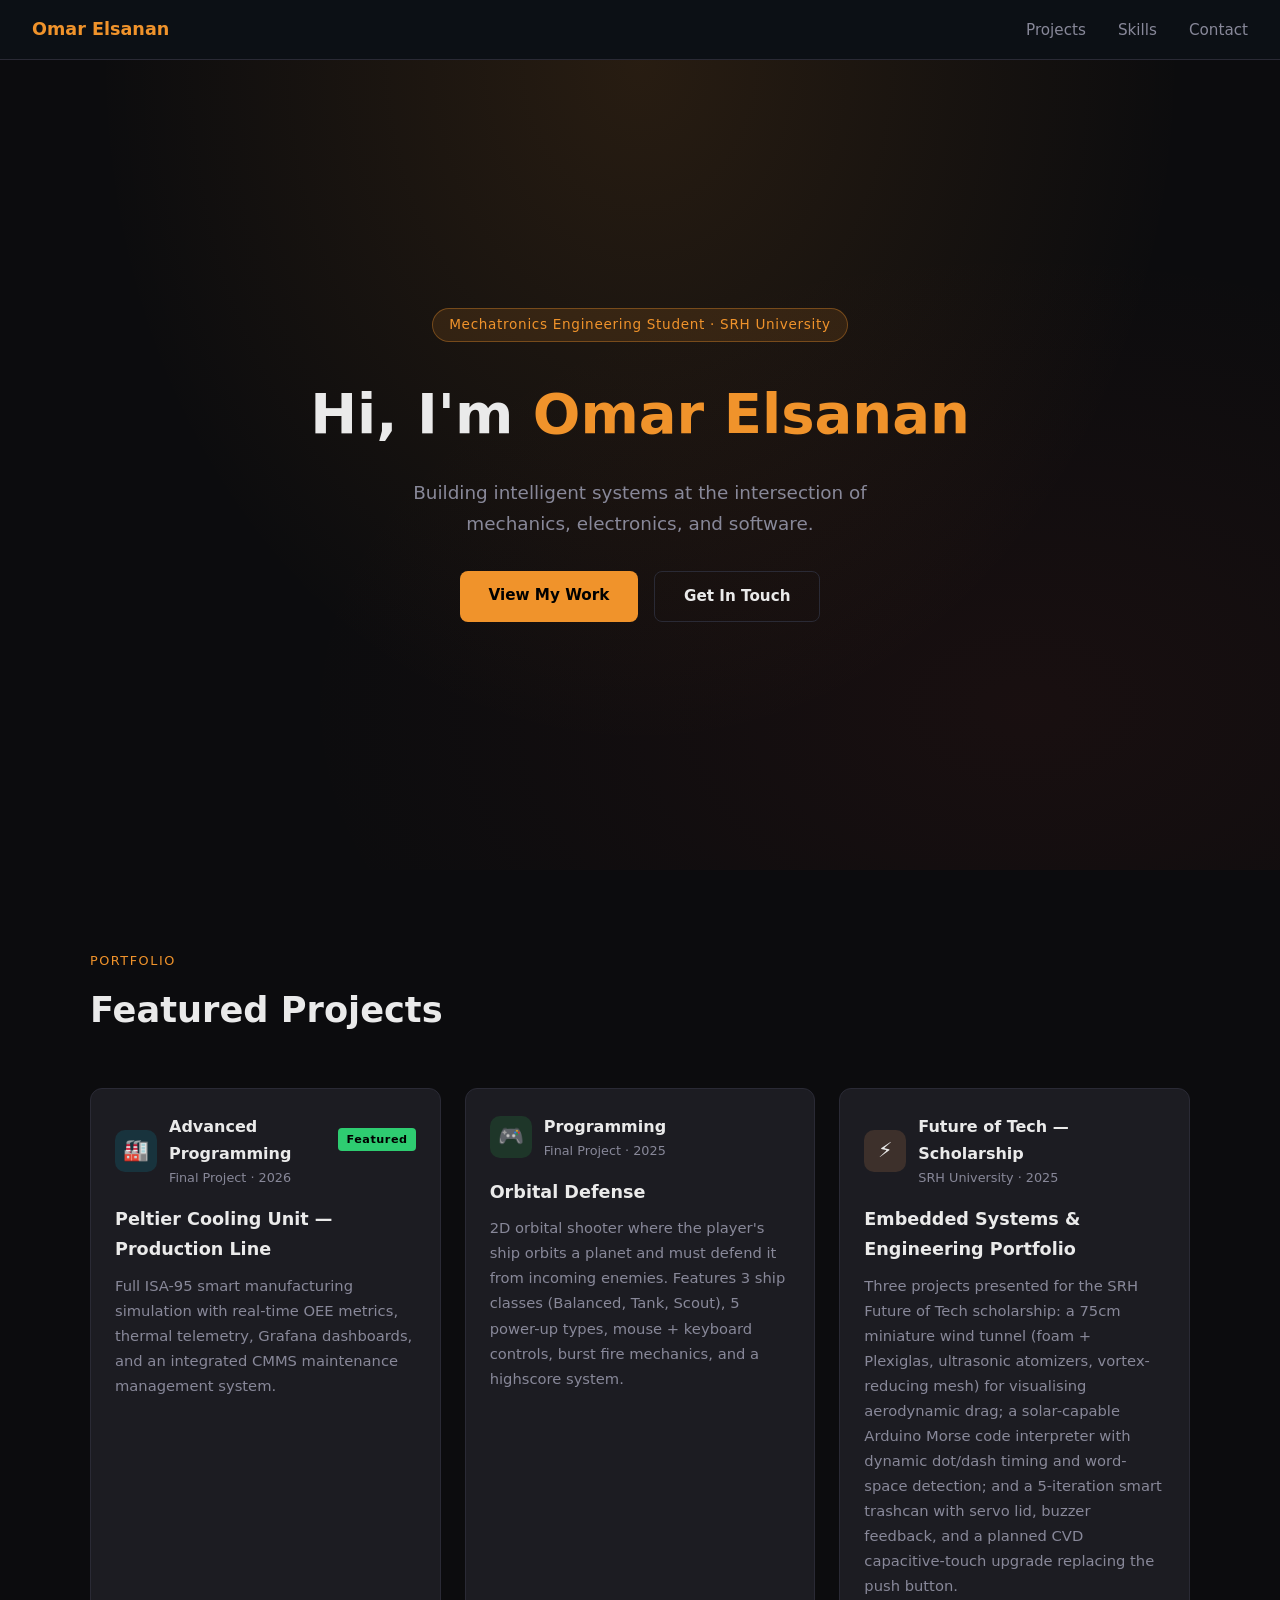
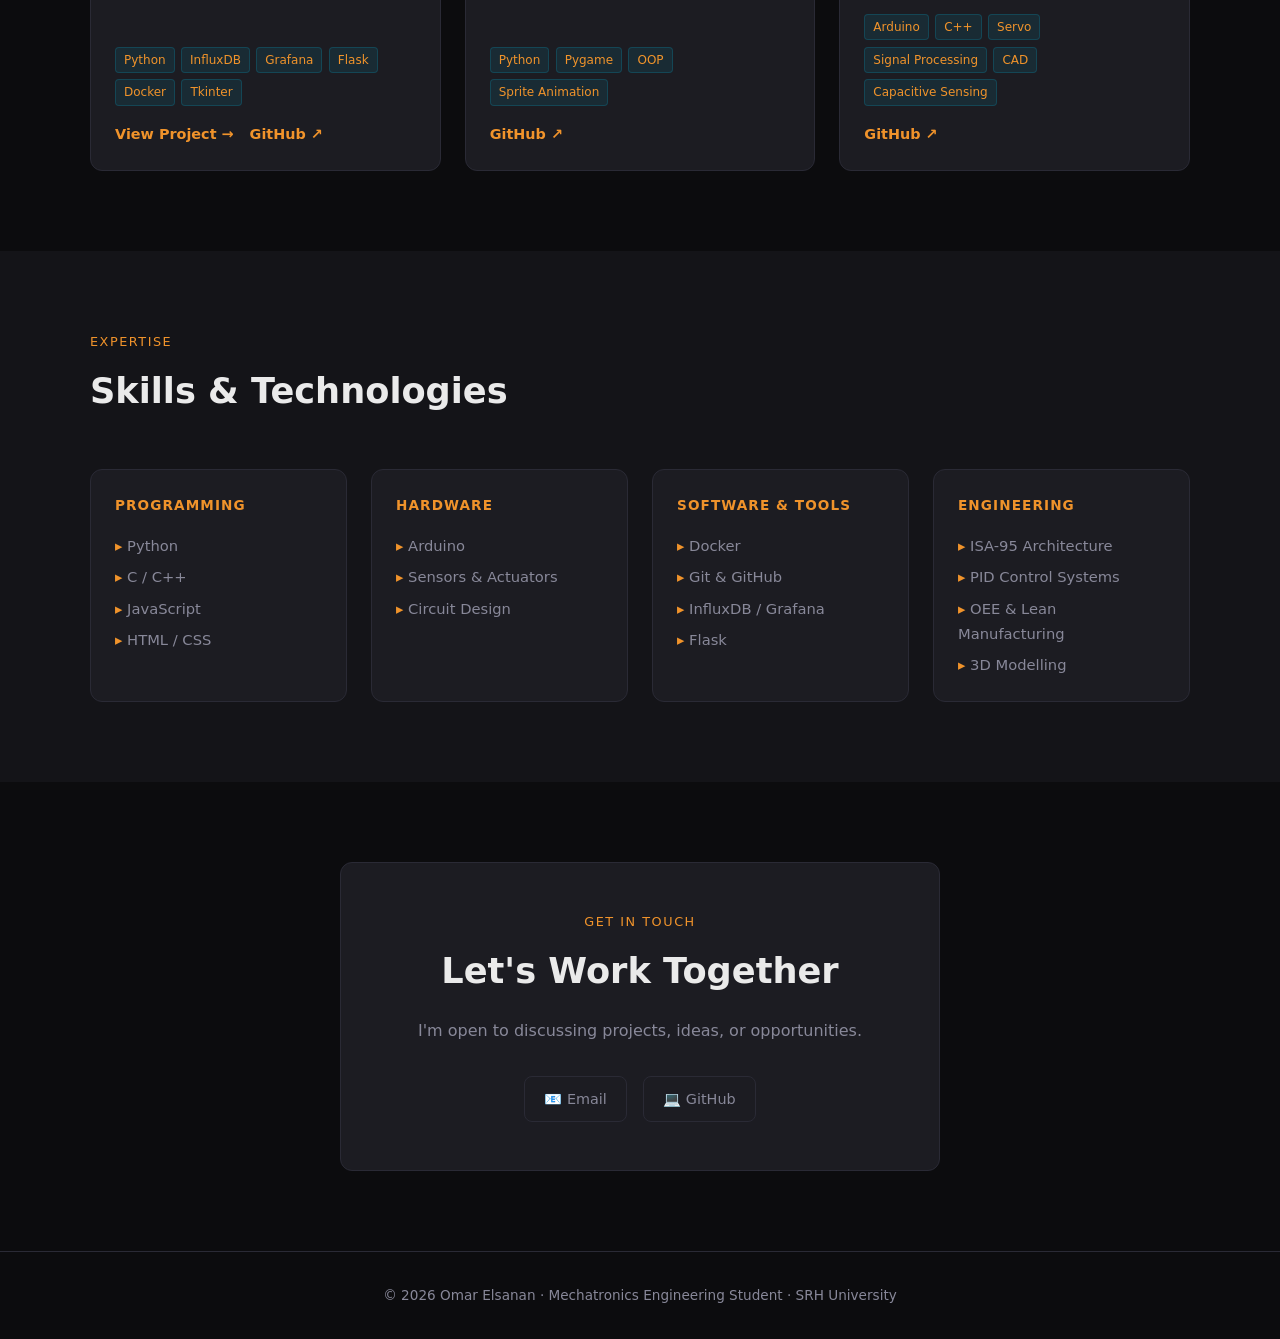
==== index.html @ 8d03b3ac "Redesign: orange theme, fix name to Omar Elsanan, remove RPi" ====
<!DOCTYPE html>
<html lang="en">
<head>
  <meta charset="UTF-8">
  <meta name="viewport" content="width=device-width, initial-scale=1.0">
  <title>Omar Elsanan | Mechatronics Engineering</title>
  <link rel="stylesheet" href="style.css">
</head>
<body>

<!-- ── Navigation ── -->
<nav>
  <span class="nav-brand">Omar Elsanan</span>
  <ul class="nav-links">
    <li><a href="#projects">Projects</a></li>
    <li><a href="#skills">Skills</a></li>
    <li><a href="#contact">Contact</a></li>
  </ul>
</nav>

<!-- ── Hero ── -->
<section class="hero">
  <div class="hero-inner">
    <div class="hero-tag">Mechatronics Engineering Student · SRH University</div>
    <h1>Hi, I'm <span>Omar Elsanan</span></h1>
    <p>Building intelligent systems at the intersection of mechanics, electronics, and software.</p>
    <div class="btn-row">
      <a href="#projects" class="btn btn-primary">View My Work</a>
      <a href="#contact" class="btn btn-outline">Get In Touch</a>
    </div>
  </div>
</section>

<!-- ── Projects ── -->
<section id="projects">
  <div class="section-inner">
    <div class="section-label">Portfolio</div>
    <h2 class="section-title">Featured Projects</h2>
    <div class="projects-grid">

      <!-- Peltier Production Line -->
      <div class="project-card">
        <div class="card-header">
          <div class="card-icon" style="background:rgba(0,180,216,0.15);">🏭</div>
          <div>
            <div style="display:flex;align-items:center;gap:0.5rem;">
              <span style="font-weight:700;">Advanced Programming</span>
              <span class="badge-featured">Featured</span>
            </div>
            <div style="color:var(--muted);font-size:0.8rem;">Final Project · 2026</div>
          </div>
        </div>
        <div class="card-body">
          <div class="card-title">Peltier Cooling Unit — Production Line</div>
          <div class="card-desc">
            Full ISA-95 smart manufacturing simulation with real-time OEE metrics,
            thermal telemetry, Grafana dashboards, and an integrated CMMS maintenance
            management system.
          </div>
          <div class="tag-row">
            <span class="tag">Python</span>
            <span class="tag">InfluxDB</span>
            <span class="tag">Grafana</span>
            <span class="tag">Flask</span>
            <span class="tag">Docker</span>
            <span class="tag">Tkinter</span>
          </div>
          <div style="display:flex;gap:1rem;">
            <a href="peltier.html" class="card-link">View Project →</a>
            <a href="https://github.com/omarelsananpersonal-sys/PeltierCoolingUnit-ProductionLine" class="card-link" target="_blank">GitHub ↗</a>
          </div>
        </div>
      </div>

      <!-- Orbital Defense Game -->
      <div class="project-card">
        <div class="card-header">
          <div class="card-icon" style="background:rgba(45,198,83,0.15);">🎮</div>
          <div>
            <span style="font-weight:700;">Programming</span>
            <div style="color:var(--muted);font-size:0.8rem;">Final Project · 2025</div>
          </div>
        </div>
        <div class="card-body">
          <div class="card-title">Orbital Defense</div>
          <div class="card-desc">
            2D orbital shooter where the player's ship orbits a planet and must
            defend it from incoming enemies. Features 3 ship classes (Balanced, Tank, Scout),
            5 power-up types, mouse + keyboard controls, burst fire mechanics, and a highscore system.
          </div>
          <div class="tag-row">
            <span class="tag">Python</span>
            <span class="tag">Pygame</span>
            <span class="tag">OOP</span>
            <span class="tag">Sprite Animation</span>
          </div>
          <a href="https://github.com/omarelsananpersonal-sys/OrbitalDefense" class="card-link" target="_blank">GitHub ↗</a>
        </div>
      </div>

      <!-- Future of Tech Scholarship -->
      <div class="project-card">
        <div class="card-header">
          <div class="card-icon" style="background:rgba(244,162,97,0.15);">⚡</div>
          <div>
            <span style="font-weight:700;">Future of Tech — Scholarship</span>
            <div style="color:var(--muted);font-size:0.8rem;">SRH University · 2025</div>
          </div>
        </div>
        <div class="card-body">
          <div class="card-title">Embedded Systems & Engineering Portfolio</div>
          <div class="card-desc">
            Three projects presented for the SRH Future of Tech scholarship:
            a 75cm miniature wind tunnel (foam + Plexiglas, ultrasonic atomizers, vortex-reducing mesh) for visualising aerodynamic drag;
            a solar-capable Arduino Morse code interpreter with dynamic dot/dash timing and word-space detection;
            and a 5-iteration smart trashcan with servo lid, buzzer feedback, and a planned CVD capacitive-touch upgrade replacing the push button.
          </div>
          <div class="tag-row">
            <span class="tag">Arduino</span>
            <span class="tag">C++</span>
            <span class="tag">Servo</span>
            <span class="tag">Signal Processing</span>
            <span class="tag">CAD</span>
            <span class="tag">Capacitive Sensing</span>
          </div>
          <a href="https://github.com/omarelsananpersonal-sys/FutureOfTech-EmbeddedSystems" class="card-link" target="_blank">GitHub ↗</a>
        </div>
      </div>

    </div>
  </div>
</section>

<!-- ── Skills ── -->
<section id="skills" style="background:var(--surface);">
  <div class="section-inner">
    <div class="section-label">Expertise</div>
    <h2 class="section-title">Skills & Technologies</h2>
    <div class="skills-grid">
      <div class="skill-group">
        <h4>Programming</h4>
        <ul class="skill-list">
          <li>Python</li>
          <li>C / C++</li>
          <li>JavaScript</li>
          <li>HTML / CSS</li>
        </ul>
      </div>
      <div class="skill-group">
        <h4>Hardware</h4>
        <ul class="skill-list">
          <li>Arduino</li>

          <li>Sensors & Actuators</li>
          <li>Circuit Design</li>
        </ul>
      </div>
      <div class="skill-group">
        <h4>Software & Tools</h4>
        <ul class="skill-list">
          <li>Docker</li>
          <li>Git & GitHub</li>
          <li>InfluxDB / Grafana</li>
          <li>Flask</li>
        </ul>
      </div>
      <div class="skill-group">
        <h4>Engineering</h4>
        <ul class="skill-list">
          <li>ISA-95 Architecture</li>
          <li>PID Control Systems</li>
          <li>OEE & Lean Manufacturing</li>
          <li>3D Modelling</li>
        </ul>
      </div>
    </div>
  </div>
</section>

<!-- ── Contact ── -->
<section id="contact">
  <div class="section-inner">
    <div class="contact-box">
      <div class="section-label">Get In Touch</div>
      <h2 class="section-title" style="margin-bottom:1rem;">Let's Work Together</h2>
      <p>I'm open to discussing projects, ideas, or opportunities.</p>
      <div class="contact-links">
        <a href="mailto:Omar.KamelElsanan@stud.srh-university.de" class="contact-link">📧 Email</a>
        <a href="https://github.com/omarelsananpersonal-sys" class="contact-link" target="_blank">💻 GitHub</a>
      </div>
    </div>
  </div>
</section>

<footer>
  <p>© 2026 Omar Elsanan · Mechatronics Engineering Student · SRH University</p>
</footer>

</body>
</html>
---- style.css ----
/* ========================================================
   Portfolio — Mazin Omar | Mechatronics Engineering
   ======================================================== */

* { margin: 0; padding: 0; box-sizing: border-box; }

:root {
  --bg:      #0c0c0e;
  --surface: #141418;
  --card:    #1c1c22;
  --accent:  #f0932b;
  --accent2: #c0392b;
  --green:   #2ecc71;
  --text:    #eaeaea;
  --muted:   #888899;
  --border:  #2a2a35;
  --radius:  12px;
}

html { scroll-behavior: smooth; }

body {
  font-family: 'Segoe UI', system-ui, sans-serif;
  background: var(--bg);
  color: var(--text);
  line-height: 1.7;
}

/* ── Nav ── */
nav {
  position: sticky; top: 0; z-index: 100;
  background: rgba(13,17,23,0.9);
  backdrop-filter: blur(12px);
  border-bottom: 1px solid var(--border);
  padding: 0 2rem;
  display: flex; align-items: center; justify-content: space-between;
  height: 60px;
}
.nav-brand { font-weight: 700; font-size: 1.1rem; color: var(--accent); }
.nav-links { display: flex; gap: 2rem; list-style: none; }
.nav-links a { color: var(--muted); text-decoration: none; font-size: 0.95rem; transition: color .2s; }
.nav-links a:hover { color: var(--accent); }

/* ── Hero ── */
.hero {
  min-height: 90vh;
  display: flex; align-items: center; justify-content: center;
  text-align: center;
  padding: 4rem 2rem;
  background: radial-gradient(ellipse at 50% 0%, rgba(240,147,43,0.12) 0%, transparent 60%),
              radial-gradient(ellipse at 80% 80%, rgba(192,57,43,0.07) 0%, transparent 50%);
}
.hero-inner { max-width: 700px; }
.hero-tag {
  display: inline-block;
  background: rgba(240,147,43,0.12);
  color: var(--accent);
  border: 1px solid rgba(240,147,43,0.35);
  border-radius: 20px;
  padding: 4px 16px;
  font-size: 0.85rem;
  margin-bottom: 1.5rem;
  letter-spacing: 0.05em;
}
.hero h1 { font-size: clamp(2.2rem, 5vw, 3.5rem); font-weight: 800; margin-bottom: 1rem; }
.hero h1 span { color: var(--accent); }
.hero p { font-size: 1.15rem; color: var(--muted); max-width: 500px; margin: 0 auto 2rem; }
.btn-row { display: flex; gap: 1rem; justify-content: center; flex-wrap: wrap; }
.btn {
  padding: 0.7rem 1.8rem;
  border-radius: 8px;
  font-size: 0.95rem;
  font-weight: 600;
  text-decoration: none;
  transition: all .2s;
  cursor: pointer;
  border: none;
}
.btn-primary { background: var(--accent); color: #000; }
.btn-primary:hover { background: var(--accent2); transform: translateY(-2px); }
.btn-outline { background: transparent; color: var(--text); border: 1px solid var(--border); }
.btn-outline:hover { border-color: var(--accent); color: var(--accent); transform: translateY(-2px); }

/* ── Sections ── */
section { padding: 5rem 2rem; }
.section-inner { max-width: 1100px; margin: 0 auto; }
.section-label {
  font-size: 0.8rem;
  letter-spacing: 0.12em;
  color: var(--accent);
  text-transform: uppercase;
  margin-bottom: 0.5rem;
}
.section-title { font-size: clamp(1.6rem, 3vw, 2.2rem); font-weight: 700; margin-bottom: 3rem; }

/* ── Project Cards ── */
.projects-grid {
  display: grid;
  grid-template-columns: repeat(auto-fit, minmax(320px, 1fr));
  gap: 1.5rem;
}
.project-card {
  background: var(--card);
  border: 1px solid var(--border);
  border-radius: var(--radius);
  overflow: hidden;
  transition: transform .2s, border-color .2s, box-shadow .2s;
  display: flex; flex-direction: column;
}
.project-card:hover {
  transform: translateY(-4px);
  border-color: var(--accent);
  box-shadow: 0 8px 32px rgba(240,147,43,0.15);
}
.card-header {
  padding: 1.5rem 1.5rem 0;
  display: flex; align-items: center; gap: 0.75rem;
}
.card-icon {
  width: 42px; height: 42px;
  border-radius: 10px;
  display: flex; align-items: center; justify-content: center;
  font-size: 1.3rem;
  flex-shrink: 0;
}
.card-body { padding: 1rem 1.5rem 1.5rem; flex: 1; display: flex; flex-direction: column; }
.card-title { font-size: 1.1rem; font-weight: 700; margin-bottom: 0.5rem; }
.card-desc { color: var(--muted); font-size: 0.92rem; flex: 1; margin-bottom: 1rem; }
.tag-row { display: flex; flex-wrap: wrap; gap: 0.4rem; margin-bottom: 1rem; }
.tag {
  background: rgba(0,180,216,0.1);
  color: var(--accent);
  border: 1px solid rgba(0,180,216,0.2);
  border-radius: 4px;
  padding: 2px 8px;
  font-size: 0.75rem;
}
.card-link { color: var(--accent); text-decoration: none; font-size: 0.9rem; font-weight: 600; }
.card-link:hover { text-decoration: underline; }
.badge-featured {
  display: inline-block;
  background: var(--green);
  color: #000;
  font-size: 0.7rem;
  font-weight: 700;
  padding: 2px 8px;
  border-radius: 4px;
  letter-spacing: 0.05em;
  margin-left: auto;
}

/* ── Skills ── */
.skills-grid {
  display: grid;
  grid-template-columns: repeat(auto-fit, minmax(220px, 1fr));
  gap: 1.5rem;
}
.skill-group {
  background: var(--card);
  border: 1px solid var(--border);
  border-radius: var(--radius);
  padding: 1.5rem;
}
.skill-group h4 { color: var(--accent); font-size: 0.85rem; letter-spacing: 0.08em; margin-bottom: 1rem; text-transform: uppercase; }
.skill-list { list-style: none; display: flex; flex-direction: column; gap: 0.4rem; }
.skill-list li { color: var(--muted); font-size: 0.92rem; }
.skill-list li::before { content: "▸ "; color: var(--accent); }

/* ── Contact ── */
.contact-box {
  background: var(--card);
  border: 1px solid var(--border);
  border-radius: var(--radius);
  padding: 3rem;
  text-align: center;
  max-width: 600px;
  margin: 0 auto;
}
.contact-box p { color: var(--muted); margin-bottom: 2rem; }
.contact-links { display: flex; gap: 1rem; justify-content: center; flex-wrap: wrap; }
.contact-link {
  display: flex; align-items: center; gap: 0.5rem;
  color: var(--muted);
  text-decoration: none;
  padding: 0.6rem 1.2rem;
  border: 1px solid var(--border);
  border-radius: 8px;
  font-size: 0.9rem;
  transition: all .2s;
}
.contact-link:hover { border-color: var(--accent); color: var(--accent); }

/* ── Footer ── */
footer {
  text-align: center;
  padding: 2rem;
  color: var(--muted);
  font-size: 0.85rem;
  border-top: 1px solid var(--border);
}

/* ── Project page ── */
.project-hero {
  padding: 5rem 2rem 3rem;
  background: radial-gradient(ellipse at 50% 0%, rgba(0,180,216,0.07) 0%, transparent 60%);
}
.back-link { color: var(--muted); text-decoration: none; font-size: 0.9rem; display: inline-flex; align-items: center; gap: 0.3rem; margin-bottom: 2rem; }
.back-link:hover { color: var(--accent); }
.project-hero h1 { font-size: clamp(1.8rem, 4vw, 2.8rem); font-weight: 800; margin-bottom: 1rem; }
.project-hero p { color: var(--muted); max-width: 650px; font-size: 1.05rem; }
.project-content { max-width: 900px; margin: 0 auto; padding: 3rem 2rem; }
.project-content h2 { font-size: 1.4rem; font-weight: 700; margin: 2.5rem 0 1rem; color: var(--accent); }
.project-content p { color: var(--muted); margin-bottom: 1rem; }
.project-content ul { color: var(--muted); padding-left: 1.5rem; margin-bottom: 1rem; }
.project-content li { margin-bottom: 0.4rem; }
.arch-box {
  background: var(--card);
  border: 1px solid var(--border);
  border-radius: var(--radius);
  padding: 1.5rem;
  margin: 1.5rem 0;
  font-family: 'Courier New', monospace;
  font-size: 0.85rem;
  color: var(--accent);
  overflow-x: auto;
  white-space: pre;
}
.metrics-grid {
  display: grid;
  grid-template-columns: repeat(auto-fit, minmax(180px, 1fr));
  gap: 1rem;
  margin: 1.5rem 0;
}
.metric-card {
  background: var(--card);
  border: 1px solid var(--border);
  border-radius: var(--radius);
  padding: 1.2rem;
  text-align: center;
}
.metric-card .val { font-size: 1.8rem; font-weight: 800; color: var(--accent); }
.metric-card .lbl { font-size: 0.8rem; color: var(--muted); margin-top: 0.3rem; }
.screenshot-placeholder {
  background: var(--card);
  border: 2px dashed var(--border);
  border-radius: var(--radius);
  padding: 3rem;
  text-align: center;
  color: var(--muted);
  margin: 1.5rem 0;
  font-size: 0.9rem;
}

@media (max-width: 600px) {
  nav { padding: 0 1rem; }
  .nav-links { gap: 1rem; }
  .contact-box { padding: 2rem 1rem; }
}
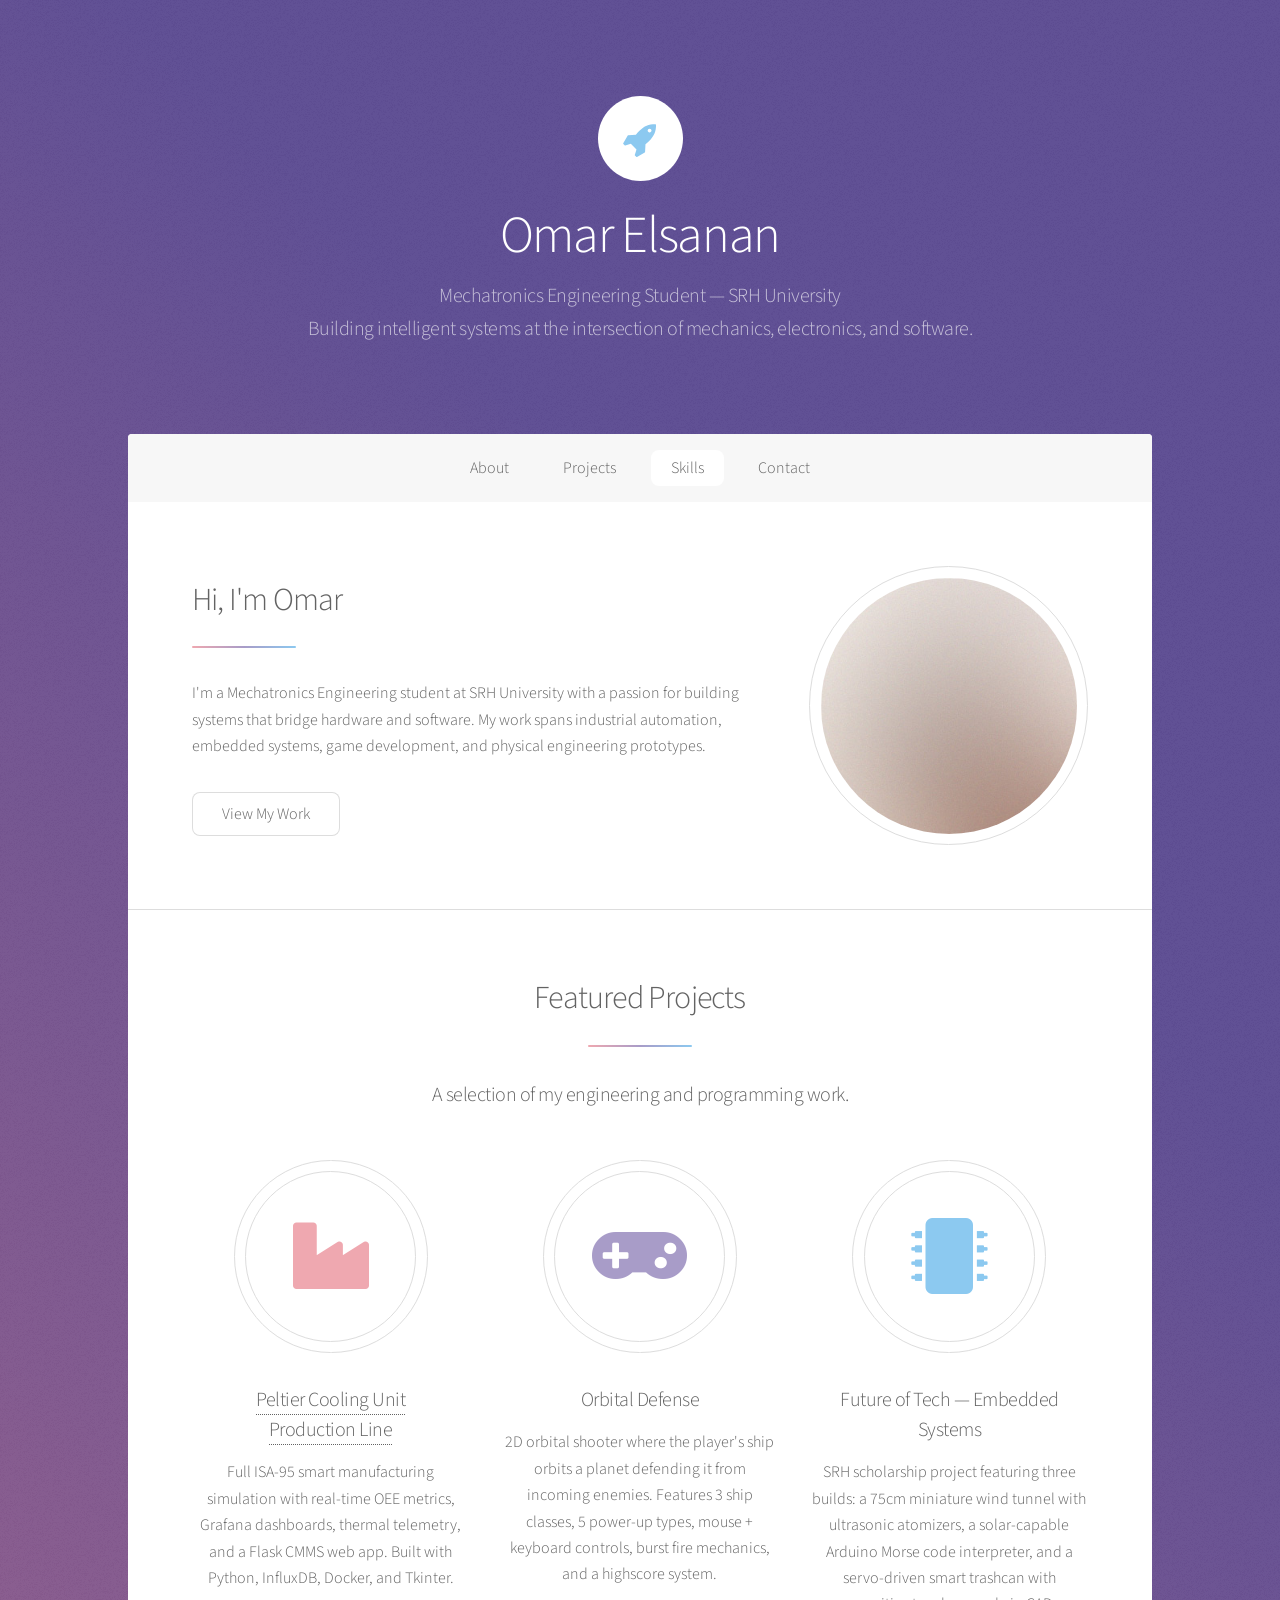
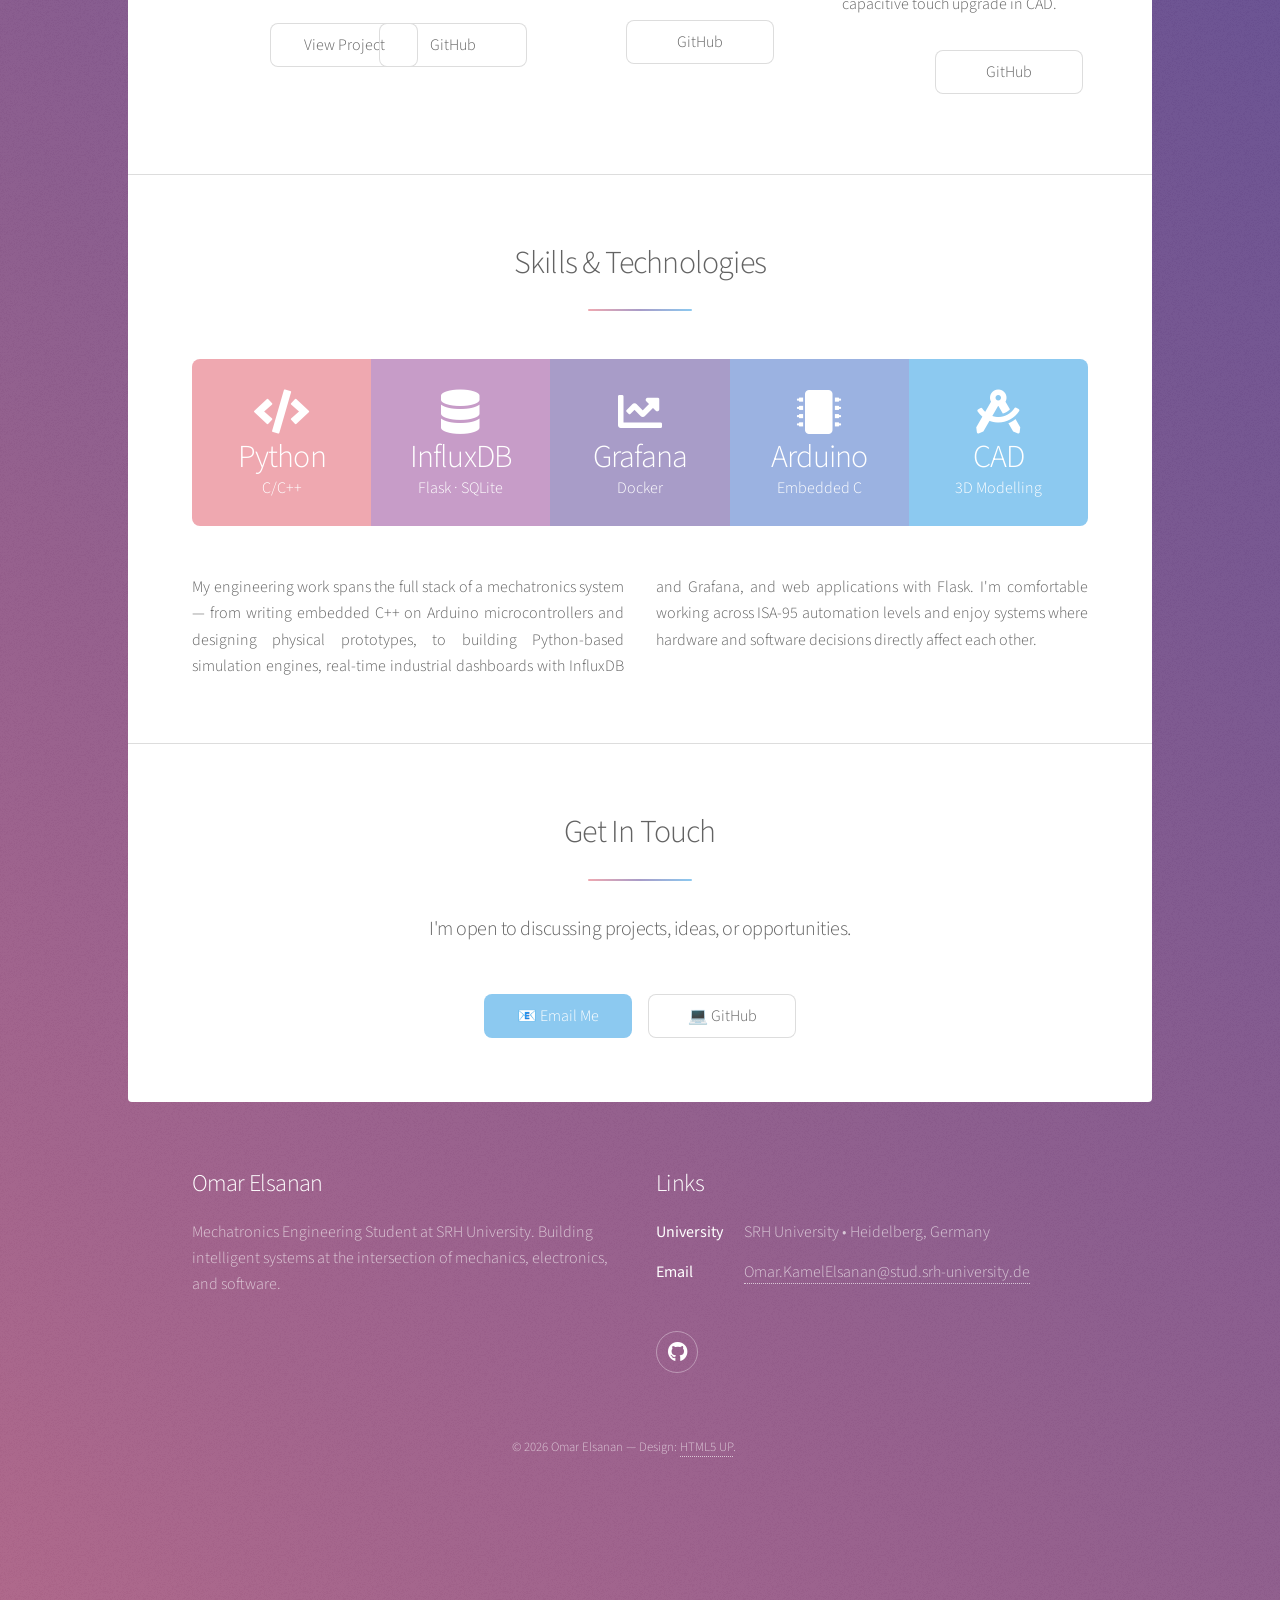
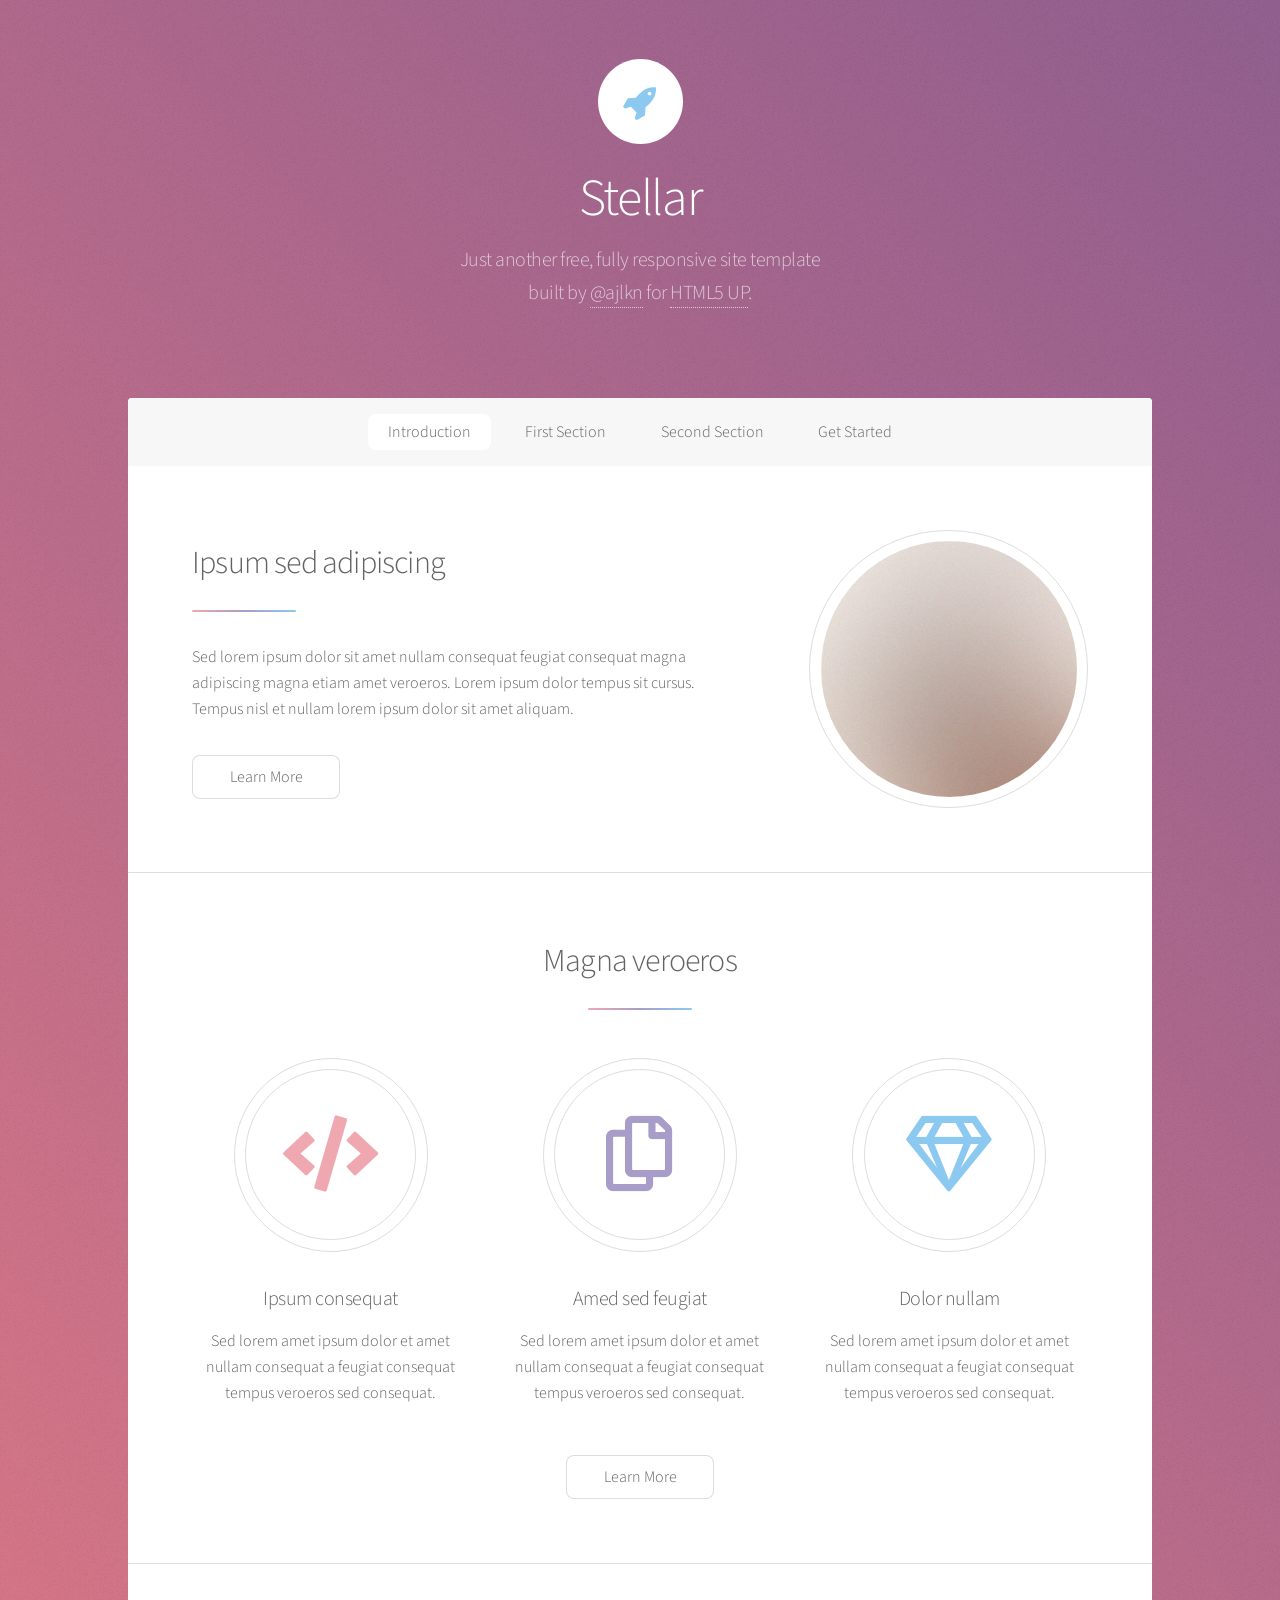
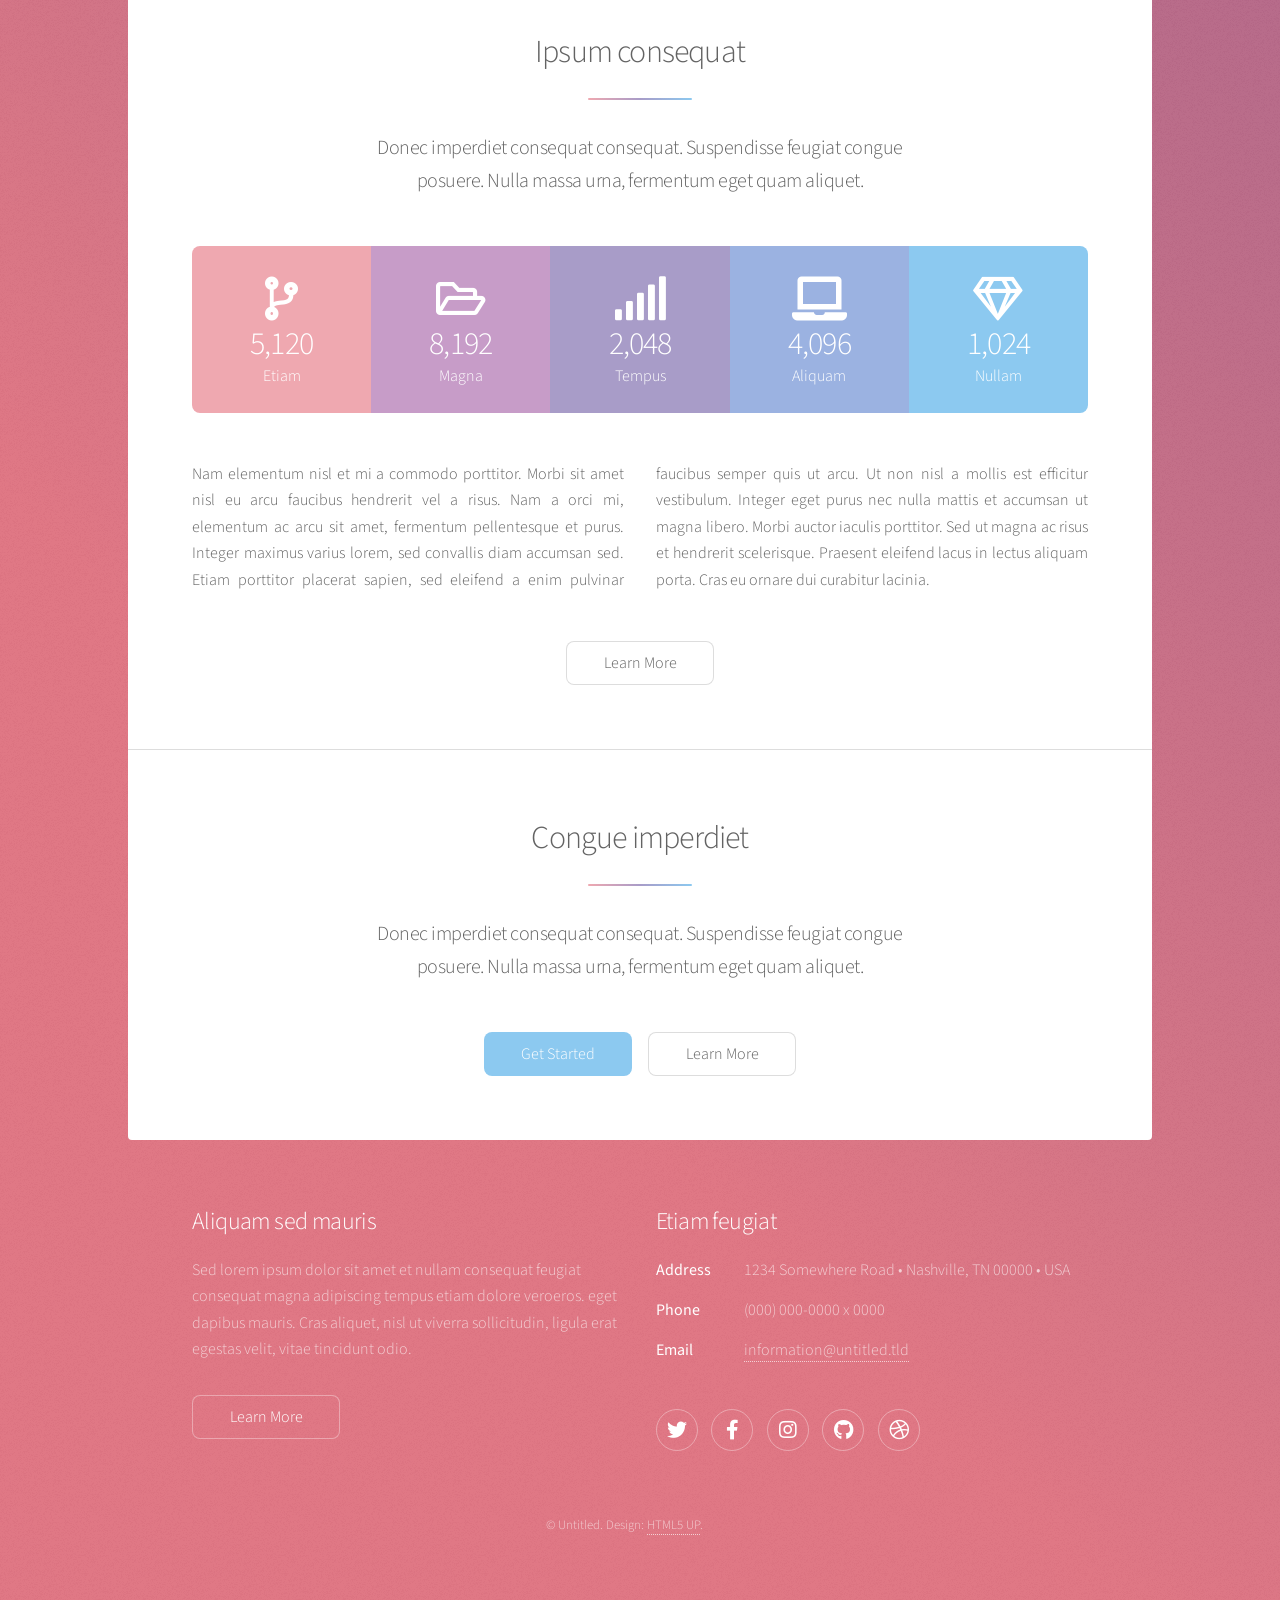
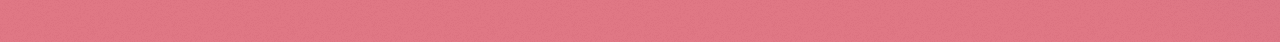
==== commit eb889622: "Rebuild portfolio on Stellar template" ====
--- a/index.html
+++ b/index.html
@@ -1,200 +1,363 @@
-<!DOCTYPE html>
-<html lang="en">
-<head>
-  <meta charset="UTF-8">
-  <meta name="viewport" content="width=device-width, initial-scale=1.0">
-  <title>Omar Elsanan | Mechatronics Engineering</title>
-  <link rel="stylesheet" href="style.css">
-</head>
-<body>
-
-<!-- ── Navigation ── -->
-<nav>
-  <span class="nav-brand">Omar Elsanan</span>
-  <ul class="nav-links">
-    <li><a href="#projects">Projects</a></li>
-    <li><a href="#skills">Skills</a></li>
-    <li><a href="#contact">Contact</a></li>
-  </ul>
-</nav>
-
-<!-- ── Hero ── -->
-<section class="hero">
-  <div class="hero-inner">
-    <div class="hero-tag">Mechatronics Engineering Student · SRH University</div>
-    <h1>Hi, I'm <span>Omar Elsanan</span></h1>
-    <p>Building intelligent systems at the intersection of mechanics, electronics, and software.</p>
-    <div class="btn-row">
-      <a href="#projects" class="btn btn-primary">View My Work</a>
-      <a href="#contact" class="btn btn-outline">Get In Touch</a>
-    </div>
-  </div>
-</section>
-
-<!-- ── Projects ── -->
-<section id="projects">
-  <div class="section-inner">
-    <div class="section-label">Portfolio</div>
-    <h2 class="section-title">Featured Projects</h2>
-    <div class="projects-grid">
-
-      <!-- Peltier Production Line -->
-      <div class="project-card">
-        <div class="card-header">
-          <div class="card-icon" style="background:rgba(0,180,216,0.15);">🏭</div>
-          <div>
-            <div style="display:flex;align-items:center;gap:0.5rem;">
-              <span style="font-weight:700;">Advanced Programming</span>
-              <span class="badge-featured">Featured</span>
-            </div>
-            <div style="color:var(--muted);font-size:0.8rem;">Final Project · 2026</div>
-          </div>
-        </div>
-        <div class="card-body">
-          <div class="card-title">Peltier Cooling Unit — Production Line</div>
-          <div class="card-desc">
-            Full ISA-95 smart manufacturing simulation with real-time OEE metrics,
-            thermal telemetry, Grafana dashboards, and an integrated CMMS maintenance
-            management system.
-          </div>
-          <div class="tag-row">
-            <span class="tag">Python</span>
-            <span class="tag">InfluxDB</span>
-            <span class="tag">Grafana</span>
-            <span class="tag">Flask</span>
-            <span class="tag">Docker</span>
-            <span class="tag">Tkinter</span>
-          </div>
-          <div style="display:flex;gap:1rem;">
-            <a href="peltier.html" class="card-link">View Project →</a>
-            <a href="https://github.com/omarelsananpersonal-sys/PeltierCoolingUnit-ProductionLine" class="card-link" target="_blank">GitHub ↗</a>
-          </div>
-        </div>
-      </div>
-
-      <!-- Orbital Defense Game -->
-      <div class="project-card">
-        <div class="card-header">
-          <div class="card-icon" style="background:rgba(45,198,83,0.15);">🎮</div>
-          <div>
-            <span style="font-weight:700;">Programming</span>
-            <div style="color:var(--muted);font-size:0.8rem;">Final Project · 2025</div>
-          </div>
-        </div>
-        <div class="card-body">
-          <div class="card-title">Orbital Defense</div>
-          <div class="card-desc">
-            2D orbital shooter where the player's ship orbits a planet and must
-            defend it from incoming enemies. Features 3 ship classes (Balanced, Tank, Scout),
-            5 power-up types, mouse + keyboard controls, burst fire mechanics, and a highscore system.
-          </div>
-          <div class="tag-row">
-            <span class="tag">Python</span>
-            <span class="tag">Pygame</span>
-            <span class="tag">OOP</span>
-            <span class="tag">Sprite Animation</span>
-          </div>
-          <a href="https://github.com/omarelsananpersonal-sys/OrbitalDefense" class="card-link" target="_blank">GitHub ↗</a>
-        </div>
-      </div>
-
-      <!-- Future of Tech Scholarship -->
-      <div class="project-card">
-        <div class="card-header">
-          <div class="card-icon" style="background:rgba(244,162,97,0.15);">⚡</div>
-          <div>
-            <span style="font-weight:700;">Future of Tech — Scholarship</span>
-            <div style="color:var(--muted);font-size:0.8rem;">SRH University · 2025</div>
-          </div>
-        </div>
-        <div class="card-body">
-          <div class="card-title">Embedded Systems & Engineering Portfolio</div>
-          <div class="card-desc">
-            Three projects presented for the SRH Future of Tech scholarship:
-            a 75cm miniature wind tunnel (foam + Plexiglas, ultrasonic atomizers, vortex-reducing mesh) for visualising aerodynamic drag;
-            a solar-capable Arduino Morse code interpreter with dynamic dot/dash timing and word-space detection;
-            and a 5-iteration smart trashcan with servo lid, buzzer feedback, and a planned CVD capacitive-touch upgrade replacing the push button.
-          </div>
-          <div class="tag-row">
-            <span class="tag">Arduino</span>
-            <span class="tag">C++</span>
-            <span class="tag">Servo</span>
-            <span class="tag">Signal Processing</span>
-            <span class="tag">CAD</span>
-            <span class="tag">Capacitive Sensing</span>
-          </div>
-          <a href="https://github.com/omarelsananpersonal-sys/FutureOfTech-EmbeddedSystems" class="card-link" target="_blank">GitHub ↗</a>
-        </div>
-      </div>
-
-    </div>
-  </div>
-</section>
-
-<!-- ── Skills ── -->
-<section id="skills" style="background:var(--surface);">
-  <div class="section-inner">
-    <div class="section-label">Expertise</div>
-    <h2 class="section-title">Skills & Technologies</h2>
-    <div class="skills-grid">
-      <div class="skill-group">
-        <h4>Programming</h4>
-        <ul class="skill-list">
-          <li>Python</li>
-          <li>C / C++</li>
-          <li>JavaScript</li>
-          <li>HTML / CSS</li>
-        </ul>
-      </div>
-      <div class="skill-group">
-        <h4>Hardware</h4>
-        <ul class="skill-list">
-          <li>Arduino</li>
-
-          <li>Sensors & Actuators</li>
-          <li>Circuit Design</li>
-        </ul>
-      </div>
-      <div class="skill-group">
-        <h4>Software & Tools</h4>
-        <ul class="skill-list">
-          <li>Docker</li>
-          <li>Git & GitHub</li>
-          <li>InfluxDB / Grafana</li>
-          <li>Flask</li>
-        </ul>
-      </div>
-      <div class="skill-group">
-        <h4>Engineering</h4>
-        <ul class="skill-list">
-          <li>ISA-95 Architecture</li>
-          <li>PID Control Systems</li>
-          <li>OEE & Lean Manufacturing</li>
-          <li>3D Modelling</li>
-        </ul>
-      </div>
-    </div>
-  </div>
-</section>
-
-<!-- ── Contact ── -->
-<section id="contact">
-  <div class="section-inner">
-    <div class="contact-box">
-      <div class="section-label">Get In Touch</div>
-      <h2 class="section-title" style="margin-bottom:1rem;">Let's Work Together</h2>
-      <p>I'm open to discussing projects, ideas, or opportunities.</p>
-      <div class="contact-links">
-        <a href="mailto:Omar.KamelElsanan@stud.srh-university.de" class="contact-link">📧 Email</a>
-        <a href="https://github.com/omarelsananpersonal-sys" class="contact-link" target="_blank">💻 GitHub</a>
-      </div>
-    </div>
-  </div>
-</section>
-
-<footer>
-  <p>© 2026 Omar Elsanan · Mechatronics Engineering Student · SRH University</p>
-</footer>
-
-</body>
+<!DOCTYPE HTML>
+<!--
+	Stellar by HTML5 UP
+	html5up.net | @ajlkn
+	Free for personal and commercial use under the CCA 3.0 license (html5up.net/license)
+-->
+<html>
+	<head>
+		<title>Omar Elsanan | Mechatronics Engineering</title>
+		<meta charset="utf-8" />
+		<meta name="viewport" content="width=device-width, initial-scale=1, user-scalable=no" />
+		<link rel="stylesheet" href="assets/css/main.css" />
+		<noscript><link rel="stylesheet" href="assets/css/noscript.css" /></noscript>
+	</head>
+	<body class="is-preload">
+
+		<div id="wrapper">
+
+			<!-- Header -->
+				<header id="header" class="alt">
+					<span class="logo"><img src="images/logo.svg" alt="" /></span>
+					<h1>Omar Elsanan</h1>
+					<p>Mechatronics Engineering Student &mdash; SRH University<br />
+					Building intelligent systems at the intersection of mechanics, electronics, and software.</p>
+				</header>
+
+			<!-- Nav -->
+				<nav id="nav">
+					<ul>
+						<li><a href="#intro" class="active">About</a></li>
+						<li><a href="#projects">Projects</a></li>
+						<li><a href="#skills">Skills</a></li>
+						<li><a href="#contact">Contact</a></li>
+					</ul>
+				</nav>
+
+			<!-- Main -->
+				<div id="main">
+
+					<!-- About -->
+						<section id="intro" class="main">
+							<div class="spotlight">
+								<div class="content">
+									<header class="major">
+										<h2>Hi, I'm Omar</h2>
+									</header>
+									<p>I'm a Mechatronics Engineering student at SRH University with a passion for
+									building systems that bridge hardware and software. My work spans industrial
+									automation, embedded systems, game development, and physical engineering prototypes.</p>
+									<ul class="actions">
+										<li><a href="#projects" class="button">View My Work</a></li>
+									</ul>
+								</div>
+								<span class="image"><img src="images/pic01.jpg" alt="" /></span>
+							</div>
+						</section>
+
+					<!-- Projects -->
+						<section id="projects" class="main special">
+							<header class="major">
+								<h2>Featured Projects</h2>
+								<p>A selection of my engineering and programming work.</p>
+							</header>
+							<ul class="features">
+								<li>
+									<span class="icon solid major style1 fa-industry"></span>
+									<h3><a href="peltier.html">Peltier Cooling Unit<br>Production Line</a></h3>
+									<p>Full ISA-95 smart manufacturing simulation with real-time OEE metrics,
+									Grafana dashboards, thermal telemetry, and a Flask CMMS web app.
+									Built with Python, InfluxDB, Docker, and Tkinter.</p>
+									<ul class="actions special">
+										<li><a href="peltier.html" class="button">View Project</a></li>
+										<li><a href="https://github.com/omarelsananpersonal-sys/PeltierCoolingUnit-ProductionLine" class="button" target="_blank">GitHub</a></li>
+									</ul>
+								</li>
+								<li>
+									<span class="icon solid major style3 fa-gamepad"></span>
+									<h3>Orbital Defense</h3>
+									<p>2D orbital shooter where the player's ship orbits a planet defending it
+									from incoming enemies. Features 3 ship classes, 5 power-up types,
+									mouse + keyboard controls, burst fire mechanics, and a highscore system.</p>
+									<ul class="actions special">
+										<li><a href="https://github.com/omarelsananpersonal-sys/OrbitalDefense" class="button" target="_blank">GitHub</a></li>
+									</ul>
+								</li>
+								<li>
+									<span class="icon solid major style5 fa-microchip"></span>
+									<h3>Future of Tech — Embedded Systems</h3>
+									<p>SRH scholarship project featuring three builds: a 75cm miniature wind tunnel
+									with ultrasonic atomizers, a solar-capable Arduino Morse code interpreter,
+									and a servo-driven smart trashcan with capacitive touch upgrade in CAD.</p>
+									<ul class="actions special">
+										<li><a href="https://github.com/omarelsananpersonal-sys/FutureOfTech-EmbeddedSystems" class="button" target="_blank">GitHub</a></li>
+									</ul>
+								</li>
+							</ul>
+						</section>
+
+					<!-- Skills -->
+						<section id="skills" class="main special">
+							<header class="major">
+								<h2>Skills &amp; Technologies</h2>
+							</header>
+							<ul class="statistics">
+								<li class="style1">
+									<span class="icon solid fa-code"></span>
+									<strong>Python</strong> C/C++
+								</li>
+								<li class="style2">
+									<span class="icon solid fa-database"></span>
+									<strong>InfluxDB</strong> Flask · SQLite
+								</li>
+								<li class="style3">
+									<span class="icon solid fa-chart-line"></span>
+									<strong>Grafana</strong> Docker
+								</li>
+								<li class="style4">
+									<span class="icon solid fa-microchip"></span>
+									<strong>Arduino</strong> Embedded C
+								</li>
+								<li class="style5">
+									<span class="icon solid fa-drafting-compass"></span>
+									<strong>CAD</strong> 3D Modelling
+								</li>
+							</ul>
+							<p class="content">
+								My engineering work spans the full stack of a mechatronics system — from writing
+								embedded C++ on Arduino microcontrollers and designing physical prototypes, to
+								building Python-based simulation engines, real-time industrial dashboards with
+								InfluxDB and Grafana, and web applications with Flask. I'm comfortable working
+								across ISA-95 automation levels and enjoy systems where hardware and software
+								decisions directly affect each other.
+							</p>
+						</section>
+
+					<!-- Contact -->
+						<section id="contact" class="main special">
+							<header class="major">
+								<h2>Get In Touch</h2>
+								<p>I'm open to discussing projects, ideas, or opportunities.</p>
+							</header>
+							<footer class="major">
+								<ul class="actions special">
+									<li><a href="mailto:Omar.KamelElsanan@stud.srh-university.de" class="button primary">📧 Email Me</a></li>
+									<li><a href="https://github.com/omarelsananpersonal-sys" class="button" target="_blank">💻 GitHub</a></li>
+								</ul>
+							</footer>
+						</section>
+
+				</div>
+
+			<!-- Footer -->
+				<footer id="footer">
+					<section>
+						<h2>Omar Elsanan</h2>
+						<p>Mechatronics Engineering Student at SRH University.
+						Building intelligent systems at the intersection of mechanics, electronics, and software.</p>
+					</section>
+					<section>
+						<h2>Links</h2>
+						<dl class="alt">
+							<dt>University</dt>
+							<dd>SRH University &bull; Heidelberg, Germany</dd>
+							<dt>Email</dt>
+							<dd><a href="mailto:Omar.KamelElsanan@stud.srh-university.de">Omar.KamelElsanan@stud.srh-university.de</a></dd>
+						</dl>
+						<ul class="icons">
+							<li><a href="https://github.com/omarelsananpersonal-sys" class="icon brands fa-github alt" target="_blank"><span class="label">GitHub</span></a></li>
+						</ul>
+					</section>
+					<p class="copyright">&copy; 2026 Omar Elsanan &mdash; Design: <a href="https://html5up.net">HTML5 UP</a>.</p>
+				</footer>
+
+		</div>
+
+		<!-- Scripts -->
+			<script src="assets/js/jquery.min.js"></script>
+			<script src="assets/js/jquery.scrollex.min.js"></script>
+			<script src="assets/js/jquery.scrolly.min.js"></script>
+			<script src="assets/js/browser.min.js"></script>
+			<script src="assets/js/breakpoints.min.js"></script>
+			<script src="assets/js/util.js"></script>
+			<script src="assets/js/main.js"></script>
+
+	</body>
 </html>
+	<head>
+		<title>Stellar by HTML5 UP</title>
+		<meta charset="utf-8" />
+		<meta name="viewport" content="width=device-width, initial-scale=1, user-scalable=no" />
+		<link rel="stylesheet" href="assets/css/main.css" />
+		<noscript><link rel="stylesheet" href="assets/css/noscript.css" /></noscript>
+	</head>
+	<body class="is-preload">
+
+		<!-- Wrapper -->
+			<div id="wrapper">
+
+				<!-- Header -->
+					<header id="header" class="alt">
+						<span class="logo"><img src="images/logo.svg" alt="" /></span>
+						<h1>Stellar</h1>
+						<p>Just another free, fully responsive site template<br />
+						built by <a href="https://twitter.com/ajlkn">@ajlkn</a> for <a href="https://html5up.net">HTML5 UP</a>.</p>
+					</header>
+
+				<!-- Nav -->
+					<nav id="nav">
+						<ul>
+							<li><a href="#intro" class="active">Introduction</a></li>
+							<li><a href="#first">First Section</a></li>
+							<li><a href="#second">Second Section</a></li>
+							<li><a href="#cta">Get Started</a></li>
+						</ul>
+					</nav>
+
+				<!-- Main -->
+					<div id="main">
+
+						<!-- Introduction -->
+							<section id="intro" class="main">
+								<div class="spotlight">
+									<div class="content">
+										<header class="major">
+											<h2>Ipsum sed adipiscing</h2>
+										</header>
+										<p>Sed lorem ipsum dolor sit amet nullam consequat feugiat consequat magna
+										adipiscing magna etiam amet veroeros. Lorem ipsum dolor tempus sit cursus.
+										Tempus nisl et nullam lorem ipsum dolor sit amet aliquam.</p>
+										<ul class="actions">
+											<li><a href="generic.html" class="button">Learn More</a></li>
+										</ul>
+									</div>
+									<span class="image"><img src="images/pic01.jpg" alt="" /></span>
+								</div>
+							</section>
+
+						<!-- First Section -->
+							<section id="first" class="main special">
+								<header class="major">
+									<h2>Magna veroeros</h2>
+								</header>
+								<ul class="features">
+									<li>
+										<span class="icon solid major style1 fa-code"></span>
+										<h3>Ipsum consequat</h3>
+										<p>Sed lorem amet ipsum dolor et amet nullam consequat a feugiat consequat tempus veroeros sed consequat.</p>
+									</li>
+									<li>
+										<span class="icon major style3 fa-copy"></span>
+										<h3>Amed sed feugiat</h3>
+										<p>Sed lorem amet ipsum dolor et amet nullam consequat a feugiat consequat tempus veroeros sed consequat.</p>
+									</li>
+									<li>
+										<span class="icon major style5 fa-gem"></span>
+										<h3>Dolor nullam</h3>
+										<p>Sed lorem amet ipsum dolor et amet nullam consequat a feugiat consequat tempus veroeros sed consequat.</p>
+									</li>
+								</ul>
+								<footer class="major">
+									<ul class="actions special">
+										<li><a href="generic.html" class="button">Learn More</a></li>
+									</ul>
+								</footer>
+							</section>
+
+						<!-- Second Section -->
+							<section id="second" class="main special">
+								<header class="major">
+									<h2>Ipsum consequat</h2>
+									<p>Donec imperdiet consequat consequat. Suspendisse feugiat congue<br />
+									posuere. Nulla massa urna, fermentum eget quam aliquet.</p>
+								</header>
+								<ul class="statistics">
+									<li class="style1">
+										<span class="icon solid fa-code-branch"></span>
+										<strong>5,120</strong> Etiam
+									</li>
+									<li class="style2">
+										<span class="icon fa-folder-open"></span>
+										<strong>8,192</strong> Magna
+									</li>
+									<li class="style3">
+										<span class="icon solid fa-signal"></span>
+										<strong>2,048</strong> Tempus
+									</li>
+									<li class="style4">
+										<span class="icon solid fa-laptop"></span>
+										<strong>4,096</strong> Aliquam
+									</li>
+									<li class="style5">
+										<span class="icon fa-gem"></span>
+										<strong>1,024</strong> Nullam
+									</li>
+								</ul>
+								<p class="content">Nam elementum nisl et mi a commodo porttitor. Morbi sit amet nisl eu arcu faucibus hendrerit vel a risus. Nam a orci mi, elementum ac arcu sit amet, fermentum pellentesque et purus. Integer maximus varius lorem, sed convallis diam accumsan sed. Etiam porttitor placerat sapien, sed eleifend a enim pulvinar faucibus semper quis ut arcu. Ut non nisl a mollis est efficitur vestibulum. Integer eget purus nec nulla mattis et accumsan ut magna libero. Morbi auctor iaculis porttitor. Sed ut magna ac risus et hendrerit scelerisque. Praesent eleifend lacus in lectus aliquam porta. Cras eu ornare dui curabitur lacinia.</p>
+								<footer class="major">
+									<ul class="actions special">
+										<li><a href="generic.html" class="button">Learn More</a></li>
+									</ul>
+								</footer>
+							</section>
+
+						<!-- Get Started -->
+							<section id="cta" class="main special">
+								<header class="major">
+									<h2>Congue imperdiet</h2>
+									<p>Donec imperdiet consequat consequat. Suspendisse feugiat congue<br />
+									posuere. Nulla massa urna, fermentum eget quam aliquet.</p>
+								</header>
+								<footer class="major">
+									<ul class="actions special">
+										<li><a href="generic.html" class="button primary">Get Started</a></li>
+										<li><a href="generic.html" class="button">Learn More</a></li>
+									</ul>
+								</footer>
+							</section>
+
+					</div>
+
+				<!-- Footer -->
+					<footer id="footer">
+						<section>
+							<h2>Aliquam sed mauris</h2>
+							<p>Sed lorem ipsum dolor sit amet et nullam consequat feugiat consequat magna adipiscing tempus etiam dolore veroeros. eget dapibus mauris. Cras aliquet, nisl ut viverra sollicitudin, ligula erat egestas velit, vitae tincidunt odio.</p>
+							<ul class="actions">
+								<li><a href="generic.html" class="button">Learn More</a></li>
+							</ul>
+						</section>
+						<section>
+							<h2>Etiam feugiat</h2>
+							<dl class="alt">
+								<dt>Address</dt>
+								<dd>1234 Somewhere Road &bull; Nashville, TN 00000 &bull; USA</dd>
+								<dt>Phone</dt>
+								<dd>(000) 000-0000 x 0000</dd>
+								<dt>Email</dt>
+								<dd><a href="#">information@untitled.tld</a></dd>
+							</dl>
+							<ul class="icons">
+								<li><a href="#" class="icon brands fa-twitter alt"><span class="label">Twitter</span></a></li>
+								<li><a href="#" class="icon brands fa-facebook-f alt"><span class="label">Facebook</span></a></li>
+								<li><a href="#" class="icon brands fa-instagram alt"><span class="label">Instagram</span></a></li>
+								<li><a href="#" class="icon brands fa-github alt"><span class="label">GitHub</span></a></li>
+								<li><a href="#" class="icon brands fa-dribbble alt"><span class="label">Dribbble</span></a></li>
+							</ul>
+						</section>
+						<p class="copyright">&copy; Untitled. Design: <a href="https://html5up.net">HTML5 UP</a>.</p>
+					</footer>
+
+			</div>
+
+		<!-- Scripts -->
+			<script src="assets/js/jquery.min.js"></script>
+			<script src="assets/js/jquery.scrollex.min.js"></script>
+			<script src="assets/js/jquery.scrolly.min.js"></script>
+			<script src="assets/js/browser.min.js"></script>
+			<script src="assets/js/breakpoints.min.js"></script>
+			<script src="assets/js/util.js"></script>
+			<script src="assets/js/main.js"></script>
+
+	</body>
+</html>
--- a/assets/css/main.css
+++ b/assets/css/main.css
@@ -0,0 +1,3785 @@
+@import url(fontawesome-all.min.css);
+@import 'https://fonts.googleapis.com/css?family=Source+Sans+Pro:300,400';
+
+/*
+	Stellar by HTML5 UP
+	html5up.net | @ajlkn
+	Free for personal and commercial use under the CCA 3.0 license (html5up.net/license)
+*/
+
+html, body, div, span, applet, object,
+iframe, h1, h2, h3, h4, h5, h6, p, blockquote,
+pre, a, abbr, acronym, address, big, cite,
+code, del, dfn, em, img, ins, kbd, q, s, samp,
+small, strike, strong, sub, sup, tt, var, b,
+u, i, center, dl, dt, dd, ol, ul, li, fieldset,
+form, label, legend, table, caption, tbody,
+tfoot, thead, tr, th, td, article, aside,
+canvas, details, embed, figure, figcaption,
+footer, header, hgroup, menu, nav, output, ruby,
+section, summary, time, mark, audio, video {
+	margin: 0;
+	padding: 0;
+	border: 0;
+	font-size: 100%;
+	font: inherit;
+	vertical-align: baseline;}
+
+article, aside, details, figcaption, figure,
+footer, header, hgroup, menu, nav, section {
+	display: block;}
+
+body {
+	line-height: 1;
+}
+
+ol, ul {
+	list-style: none;
+}
+
+blockquote, q {
+	quotes: none;
+}
+
+	blockquote:before, blockquote:after, q:before, q:after {
+		content: '';
+		content: none;
+	}
+
+table {
+	border-collapse: collapse;
+	border-spacing: 0;
+}
+
+body {
+	-webkit-text-size-adjust: none;
+}
+
+mark {
+	background-color: transparent;
+	color: inherit;
+}
+
+input::-moz-focus-inner {
+	border: 0;
+	padding: 0;
+}
+
+input, select, textarea {
+	-moz-appearance: none;
+	-webkit-appearance: none;
+	-ms-appearance: none;
+	appearance: none;
+}
+
+/* Basic */
+
+	@-ms-viewport {
+		width: device-width;
+	}
+
+	body {
+		-ms-overflow-style: scrollbar;
+	}
+
+	@media screen and (max-width: 480px) {
+
+		html, body {
+			min-width: 320px;
+		}
+
+	}
+
+	html {
+		box-sizing: border-box;
+	}
+
+	*, *:before, *:after {
+		box-sizing: inherit;
+	}
+
+	body {
+		background-color: #935d8c;
+		background-image: url("images/overlay.png"), -moz-linear-gradient(45deg, #e37682 15%, #5f4d93 85%);
+		background-image: url("images/overlay.png"), -webkit-linear-gradient(45deg, #e37682 15%, #5f4d93 85%);
+		background-image: url("images/overlay.png"), -ms-linear-gradient(45deg, #e37682 15%, #5f4d93 85%);
+		background-image: url("images/overlay.png"), linear-gradient(45deg, #e37682 15%, #5f4d93 85%);
+	}
+
+		body.is-preload *, body.is-preload *:before, body.is-preload *:after {
+			-moz-animation: none !important;
+			-webkit-animation: none !important;
+			-ms-animation: none !important;
+			animation: none !important;
+			-moz-transition: none !important;
+			-webkit-transition: none !important;
+			-ms-transition: none !important;
+			transition: none !important;
+		}
+
+/* Type */
+
+	body {
+		background-color: #935d8c;
+		color: rgba(255, 255, 255, 0.65);
+	}
+
+	body, input, select, textarea {
+		font-family: "Source Sans Pro", Helvetica, sans-serif;
+		font-size: 17pt;
+		font-weight: 300;
+		line-height: 1.65;
+	}
+
+		@media screen and (max-width: 1680px) {
+
+			body, input, select, textarea {
+				font-size: 14pt;
+			}
+
+		}
+
+		@media screen and (max-width: 1280px) {
+
+			body, input, select, textarea {
+				font-size: 12pt;
+			}
+
+		}
+
+		@media screen and (max-width: 360px) {
+
+			body, input, select, textarea {
+				font-size: 11pt;
+			}
+
+		}
+
+	a {
+		-moz-transition: color 0.2s ease, border-bottom 0.2s ease;
+		-webkit-transition: color 0.2s ease, border-bottom 0.2s ease;
+		-ms-transition: color 0.2s ease, border-bottom 0.2s ease;
+		transition: color 0.2s ease, border-bottom 0.2s ease;
+		text-decoration: none;
+		border-bottom: dotted 1px;
+		color: inherit;
+	}
+
+		a:hover {
+			border-bottom-color: transparent;
+		}
+
+	strong, b {
+		font-weight: 400;
+	}
+
+	em, i {
+		font-style: italic;
+	}
+
+	p {
+		margin: 0 0 2em 0;
+	}
+
+		p.content {
+			-moz-columns: 20em 2;
+			-webkit-columns: 20em 2;
+			-ms-columns: 20em 2;
+			columns: 20em 2;
+			-moz-column-gap: 2em;
+			-webkit-column-gap: 2em;
+			-ms-column-gap: 2em;
+			column-gap: 2em;
+			text-align: justify;
+		}
+
+	h1, h2, h3, h4, h5, h6 {
+		font-weight: 300;
+		line-height: 1.5;
+		margin: 0 0 0.7em 0;
+		letter-spacing: -0.025em;
+	}
+
+		h1 a, h2 a, h3 a, h4 a, h5 a, h6 a {
+			color: inherit;
+			text-decoration: none;
+		}
+
+	h1 {
+		font-size: 2.5em;
+		line-height: 1.2;
+	}
+
+	h2 {
+		font-size: 1.5em;
+	}
+
+	h3 {
+		font-size: 1.25em;
+	}
+
+	h4 {
+		font-size: 1.1em;
+	}
+
+	h5 {
+		font-size: 0.9em;
+	}
+
+	h6 {
+		font-size: 0.7em;
+	}
+
+	@media screen and (max-width: 736px) {
+
+		h1 {
+			font-size: 2em;
+		}
+
+	}
+
+	sub {
+		font-size: 0.8em;
+		position: relative;
+		top: 0.5em;
+	}
+
+	sup {
+		font-size: 0.8em;
+		position: relative;
+		top: -0.5em;
+	}
+
+	blockquote {
+		border-left: solid 4px;
+		font-style: italic;
+		margin: 0 0 2em 0;
+		padding: 0.5em 0 0.5em 2em;
+	}
+
+	code {
+		border-radius: 8px;
+		border: solid 1px;
+		font-family: "Courier New", monospace;
+		font-size: 0.9em;
+		margin: 0 0.25em;
+		padding: 0.25em 0.65em;
+	}
+
+	pre {
+		-webkit-overflow-scrolling: touch;
+		font-family: "Courier New", monospace;
+		font-size: 0.9em;
+		margin: 0 0 2em 0;
+	}
+
+		pre code {
+			display: block;
+			line-height: 1.75;
+			padding: 1em 1.5em;
+			overflow-x: auto;
+		}
+
+	hr {
+		border: 0;
+		border-bottom: solid 1px;
+		margin: 2em 0;
+	}
+
+		hr.major {
+			margin: 3em 0;
+		}
+
+	.align-left {
+		text-align: left;
+	}
+
+	.align-center {
+		text-align: center;
+	}
+
+	.align-right {
+		text-align: right;
+	}
+
+	input, select, textarea {
+		color: #ffffff;
+	}
+
+	a:hover {
+		color: #ffffff;
+	}
+
+	strong, b {
+		color: #ffffff;
+	}
+
+	h1, h2, h3, h4, h5, h6 {
+		color: #ffffff;
+	}
+
+	blockquote {
+		border-left-color: rgba(255, 255, 255, 0.35);
+	}
+
+	code {
+		background: rgba(255, 255, 255, 0.075);
+		border-color: rgba(255, 255, 255, 0.35);
+	}
+
+	hr {
+		border-bottom-color: rgba(255, 255, 255, 0.35);
+	}
+
+/* Row */
+
+	.row {
+		display: flex;
+		flex-wrap: wrap;
+		box-sizing: border-box;
+		align-items: stretch;
+	}
+
+		.row > * {
+			box-sizing: border-box;
+		}
+
+		.row.gtr-uniform > * > :last-child {
+			margin-bottom: 0;
+		}
+
+		.row.aln-left {
+			justify-content: flex-start;
+		}
+
+		.row.aln-center {
+			justify-content: center;
+		}
+
+		.row.aln-right {
+			justify-content: flex-end;
+		}
+
+		.row.aln-top {
+			align-items: flex-start;
+		}
+
+		.row.aln-middle {
+			align-items: center;
+		}
+
+		.row.aln-bottom {
+			align-items: flex-end;
+		}
+
+		.row > .imp {
+			order: -1;
+		}
+
+		.row > .col-1 {
+			width: 8.33333%;
+		}
+
+		.row > .off-1 {
+			margin-left: 8.33333%;
+		}
+
+		.row > .col-2 {
+			width: 16.66667%;
+		}
+
+		.row > .off-2 {
+			margin-left: 16.66667%;
+		}
+
+		.row > .col-3 {
+			width: 25%;
+		}
+
+		.row > .off-3 {
+			margin-left: 25%;
+		}
+
+		.row > .col-4 {
+			width: 33.33333%;
+		}
+
+		.row > .off-4 {
+			margin-left: 33.33333%;
+		}
+
+		.row > .col-5 {
+			width: 41.66667%;
+		}
+
+		.row > .off-5 {
+			margin-left: 41.66667%;
+		}
+
+		.row > .col-6 {
+			width: 50%;
+		}
+
+		.row > .off-6 {
+			margin-left: 50%;
+		}
+
+		.row > .col-7 {
+			width: 58.33333%;
+		}
+
+		.row > .off-7 {
+			margin-left: 58.33333%;
+		}
+
+		.row > .col-8 {
+			width: 66.66667%;
+		}
+
+		.row > .off-8 {
+			margin-left: 66.66667%;
+		}
+
+		.row > .col-9 {
+			width: 75%;
+		}
+
+		.row > .off-9 {
+			margin-left: 75%;
+		}
+
+		.row > .col-10 {
+			width: 83.33333%;
+		}
+
+		.row > .off-10 {
+			margin-left: 83.33333%;
+		}
+
+		.row > .col-11 {
+			width: 91.66667%;
+		}
+
+		.row > .off-11 {
+			margin-left: 91.66667%;
+		}
+
+		.row > .col-12 {
+			width: 100%;
+		}
+
+		.row > .off-12 {
+			margin-left: 100%;
+		}
+
+		.row.gtr-0 {
+			margin-top: 0;
+			margin-left: 0em;
+		}
+
+			.row.gtr-0 > * {
+				padding: 0 0 0 0em;
+			}
+
+			.row.gtr-0.gtr-uniform {
+				margin-top: 0em;
+			}
+
+				.row.gtr-0.gtr-uniform > * {
+					padding-top: 0em;
+				}
+
+		.row.gtr-25 {
+			margin-top: 0;
+			margin-left: -0.375em;
+		}
+
+			.row.gtr-25 > * {
+				padding: 0 0 0 0.375em;
+			}
+
+			.row.gtr-25.gtr-uniform {
+				margin-top: -0.375em;
+			}
+
+				.row.gtr-25.gtr-uniform > * {
+					padding-top: 0.375em;
+				}
+
+		.row.gtr-50 {
+			margin-top: 0;
+			margin-left: -0.75em;
+		}
+
+			.row.gtr-50 > * {
+				padding: 0 0 0 0.75em;
+			}
+
+			.row.gtr-50.gtr-uniform {
+				margin-top: -0.75em;
+			}
+
+				.row.gtr-50.gtr-uniform > * {
+					padding-top: 0.75em;
+				}
+
+		.row {
+			margin-top: 0;
+			margin-left: -1.5em;
+		}
+
+			.row > * {
+				padding: 0 0 0 1.5em;
+			}
+
+			.row.gtr-uniform {
+				margin-top: -1.5em;
+			}
+
+				.row.gtr-uniform > * {
+					padding-top: 1.5em;
+				}
+
+		.row.gtr-150 {
+			margin-top: 0;
+			margin-left: -2.25em;
+		}
+
+			.row.gtr-150 > * {
+				padding: 0 0 0 2.25em;
+			}
+
+			.row.gtr-150.gtr-uniform {
+				margin-top: -2.25em;
+			}
+
+				.row.gtr-150.gtr-uniform > * {
+					padding-top: 2.25em;
+				}
+
+		.row.gtr-200 {
+			margin-top: 0;
+			margin-left: -3em;
+		}
+
+			.row.gtr-200 > * {
+				padding: 0 0 0 3em;
+			}
+
+			.row.gtr-200.gtr-uniform {
+				margin-top: -3em;
+			}
+
+				.row.gtr-200.gtr-uniform > * {
+					padding-top: 3em;
+				}
+
+		@media screen and (max-width: 1680px) {
+
+			.row {
+				display: flex;
+				flex-wrap: wrap;
+				box-sizing: border-box;
+				align-items: stretch;
+			}
+
+				.row > * {
+					box-sizing: border-box;
+				}
+
+				.row.gtr-uniform > * > :last-child {
+					margin-bottom: 0;
+				}
+
+				.row.aln-left {
+					justify-content: flex-start;
+				}
+
+				.row.aln-center {
+					justify-content: center;
+				}
+
+				.row.aln-right {
+					justify-content: flex-end;
+				}
+
+				.row.aln-top {
+					align-items: flex-start;
+				}
+
+				.row.aln-middle {
+					align-items: center;
+				}
+
+				.row.aln-bottom {
+					align-items: flex-end;
+				}
+
+				.row > .imp-xlarge {
+					order: -1;
+				}
+
+				.row > .col-1-xlarge {
+					width: 8.33333%;
+				}
+
+				.row > .off-1-xlarge {
+					margin-left: 8.33333%;
+				}
+
+				.row > .col-2-xlarge {
+					width: 16.66667%;
+				}
+
+				.row > .off-2-xlarge {
+					margin-left: 16.66667%;
+				}
+
+				.row > .col-3-xlarge {
+					width: 25%;
+				}
+
+				.row > .off-3-xlarge {
+					margin-left: 25%;
+				}
+
+				.row > .col-4-xlarge {
+					width: 33.33333%;
+				}
+
+				.row > .off-4-xlarge {
+					margin-left: 33.33333%;
+				}
+
+				.row > .col-5-xlarge {
+					width: 41.66667%;
+				}
+
+				.row > .off-5-xlarge {
+					margin-left: 41.66667%;
+				}
+
+				.row > .col-6-xlarge {
+					width: 50%;
+				}
+
+				.row > .off-6-xlarge {
+					margin-left: 50%;
+				}
+
+				.row > .col-7-xlarge {
+					width: 58.33333%;
+				}
+
+				.row > .off-7-xlarge {
+					margin-left: 58.33333%;
+				}
+
+				.row > .col-8-xlarge {
+					width: 66.66667%;
+				}
+
+				.row > .off-8-xlarge {
+					margin-left: 66.66667%;
+				}
+
+				.row > .col-9-xlarge {
+					width: 75%;
+				}
+
+				.row > .off-9-xlarge {
+					margin-left: 75%;
+				}
+
+				.row > .col-10-xlarge {
+					width: 83.33333%;
+				}
+
+				.row > .off-10-xlarge {
+					margin-left: 83.33333%;
+				}
+
+				.row > .col-11-xlarge {
+					width: 91.66667%;
+				}
+
+				.row > .off-11-xlarge {
+					margin-left: 91.66667%;
+				}
+
+				.row > .col-12-xlarge {
+					width: 100%;
+				}
+
+				.row > .off-12-xlarge {
+					margin-left: 100%;
+				}
+
+				.row.gtr-0 {
+					margin-top: 0;
+					margin-left: 0em;
+				}
+
+					.row.gtr-0 > * {
+						padding: 0 0 0 0em;
+					}
+
+					.row.gtr-0.gtr-uniform {
+						margin-top: 0em;
+					}
+
+						.row.gtr-0.gtr-uniform > * {
+							padding-top: 0em;
+						}
+
+				.row.gtr-25 {
+					margin-top: 0;
+					margin-left: -0.375em;
+				}
+
+					.row.gtr-25 > * {
+						padding: 0 0 0 0.375em;
+					}
+
+					.row.gtr-25.gtr-uniform {
+						margin-top: -0.375em;
+					}
+
+						.row.gtr-25.gtr-uniform > * {
+							padding-top: 0.375em;
+						}
+
+				.row.gtr-50 {
+					margin-top: 0;
+					margin-left: -0.75em;
+				}
+
+					.row.gtr-50 > * {
+						padding: 0 0 0 0.75em;
+					}
+
+					.row.gtr-50.gtr-uniform {
+						margin-top: -0.75em;
+					}
+
+						.row.gtr-50.gtr-uniform > * {
+							padding-top: 0.75em;
+						}
+
+				.row {
+					margin-top: 0;
+					margin-left: -1.5em;
+				}
+
+					.row > * {
+						padding: 0 0 0 1.5em;
+					}
+
+					.row.gtr-uniform {
+						margin-top: -1.5em;
+					}
+
+						.row.gtr-uniform > * {
+							padding-top: 1.5em;
+						}
+
+				.row.gtr-150 {
+					margin-top: 0;
+					margin-left: -2.25em;
+				}
+
+					.row.gtr-150 > * {
+						padding: 0 0 0 2.25em;
+					}
+
+					.row.gtr-150.gtr-uniform {
+						margin-top: -2.25em;
+					}
+
+						.row.gtr-150.gtr-uniform > * {
+							padding-top: 2.25em;
+						}
+
+				.row.gtr-200 {
+					margin-top: 0;
+					margin-left: -3em;
+				}
+
+					.row.gtr-200 > * {
+						padding: 0 0 0 3em;
+					}
+
+					.row.gtr-200.gtr-uniform {
+						margin-top: -3em;
+					}
+
+						.row.gtr-200.gtr-uniform > * {
+							padding-top: 3em;
+						}
+
+		}
+
+		@media screen and (max-width: 1280px) {
+
+			.row {
+				display: flex;
+				flex-wrap: wrap;
+				box-sizing: border-box;
+				align-items: stretch;
+			}
+
+				.row > * {
+					box-sizing: border-box;
+				}
+
+				.row.gtr-uniform > * > :last-child {
+					margin-bottom: 0;
+				}
+
+				.row.aln-left {
+					justify-content: flex-start;
+				}
+
+				.row.aln-center {
+					justify-content: center;
+				}
+
+				.row.aln-right {
+					justify-content: flex-end;
+				}
+
+				.row.aln-top {
+					align-items: flex-start;
+				}
+
+				.row.aln-middle {
+					align-items: center;
+				}
+
+				.row.aln-bottom {
+					align-items: flex-end;
+				}
+
+				.row > .imp-large {
+					order: -1;
+				}
+
+				.row > .col-1-large {
+					width: 8.33333%;
+				}
+
+				.row > .off-1-large {
+					margin-left: 8.33333%;
+				}
+
+				.row > .col-2-large {
+					width: 16.66667%;
+				}
+
+				.row > .off-2-large {
+					margin-left: 16.66667%;
+				}
+
+				.row > .col-3-large {
+					width: 25%;
+				}
+
+				.row > .off-3-large {
+					margin-left: 25%;
+				}
+
+				.row > .col-4-large {
+					width: 33.33333%;
+				}
+
+				.row > .off-4-large {
+					margin-left: 33.33333%;
+				}
+
+				.row > .col-5-large {
+					width: 41.66667%;
+				}
+
+				.row > .off-5-large {
+					margin-left: 41.66667%;
+				}
+
+				.row > .col-6-large {
+					width: 50%;
+				}
+
+				.row > .off-6-large {
+					margin-left: 50%;
+				}
+
+				.row > .col-7-large {
+					width: 58.33333%;
+				}
+
+				.row > .off-7-large {
+					margin-left: 58.33333%;
+				}
+
+				.row > .col-8-large {
+					width: 66.66667%;
+				}
+
+				.row > .off-8-large {
+					margin-left: 66.66667%;
+				}
+
+				.row > .col-9-large {
+					width: 75%;
+				}
+
+				.row > .off-9-large {
+					margin-left: 75%;
+				}
+
+				.row > .col-10-large {
+					width: 83.33333%;
+				}
+
+				.row > .off-10-large {
+					margin-left: 83.33333%;
+				}
+
+				.row > .col-11-large {
+					width: 91.66667%;
+				}
+
+				.row > .off-11-large {
+					margin-left: 91.66667%;
+				}
+
+				.row > .col-12-large {
+					width: 100%;
+				}
+
+				.row > .off-12-large {
+					margin-left: 100%;
+				}
+
+				.row.gtr-0 {
+					margin-top: 0;
+					margin-left: 0em;
+				}
+
+					.row.gtr-0 > * {
+						padding: 0 0 0 0em;
+					}
+
+					.row.gtr-0.gtr-uniform {
+						margin-top: 0em;
+					}
+
+						.row.gtr-0.gtr-uniform > * {
+							padding-top: 0em;
+						}
+
+				.row.gtr-25 {
+					margin-top: 0;
+					margin-left: -0.375em;
+				}
+
+					.row.gtr-25 > * {
+						padding: 0 0 0 0.375em;
+					}
+
+					.row.gtr-25.gtr-uniform {
+						margin-top: -0.375em;
+					}
+
+						.row.gtr-25.gtr-uniform > * {
+							padding-top: 0.375em;
+						}
+
+				.row.gtr-50 {
+					margin-top: 0;
+					margin-left: -0.75em;
+				}
+
+					.row.gtr-50 > * {
+						padding: 0 0 0 0.75em;
+					}
+
+					.row.gtr-50.gtr-uniform {
+						margin-top: -0.75em;
+					}
+
+						.row.gtr-50.gtr-uniform > * {
+							padding-top: 0.75em;
+						}
+
+				.row {
+					margin-top: 0;
+					margin-left: -1.5em;
+				}
+
+					.row > * {
+						padding: 0 0 0 1.5em;
+					}
+
+					.row.gtr-uniform {
+						margin-top: -1.5em;
+					}
+
+						.row.gtr-uniform > * {
+							padding-top: 1.5em;
+						}
+
+				.row.gtr-150 {
+					margin-top: 0;
+					margin-left: -2.25em;
+				}
+
+					.row.gtr-150 > * {
+						padding: 0 0 0 2.25em;
+					}
+
+					.row.gtr-150.gtr-uniform {
+						margin-top: -2.25em;
+					}
+
+						.row.gtr-150.gtr-uniform > * {
+							padding-top: 2.25em;
+						}
+
+				.row.gtr-200 {
+					margin-top: 0;
+					margin-left: -3em;
+				}
+
+					.row.gtr-200 > * {
+						padding: 0 0 0 3em;
+					}
+
+					.row.gtr-200.gtr-uniform {
+						margin-top: -3em;
+					}
+
+						.row.gtr-200.gtr-uniform > * {
+							padding-top: 3em;
+						}
+
+		}
+
+		@media screen and (max-width: 980px) {
+
+			.row {
+				display: flex;
+				flex-wrap: wrap;
+				box-sizing: border-box;
+				align-items: stretch;
+			}
+
+				.row > * {
+					box-sizing: border-box;
+				}
+
+				.row.gtr-uniform > * > :last-child {
+					margin-bottom: 0;
+				}
+
+				.row.aln-left {
+					justify-content: flex-start;
+				}
+
+				.row.aln-center {
+					justify-content: center;
+				}
+
+				.row.aln-right {
+					justify-content: flex-end;
+				}
+
+				.row.aln-top {
+					align-items: flex-start;
+				}
+
+				.row.aln-middle {
+					align-items: center;
+				}
+
+				.row.aln-bottom {
+					align-items: flex-end;
+				}
+
+				.row > .imp-medium {
+					order: -1;
+				}
+
+				.row > .col-1-medium {
+					width: 8.33333%;
+				}
+
+				.row > .off-1-medium {
+					margin-left: 8.33333%;
+				}
+
+				.row > .col-2-medium {
+					width: 16.66667%;
+				}
+
+				.row > .off-2-medium {
+					margin-left: 16.66667%;
+				}
+
+				.row > .col-3-medium {
+					width: 25%;
+				}
+
+				.row > .off-3-medium {
+					margin-left: 25%;
+				}
+
+				.row > .col-4-medium {
+					width: 33.33333%;
+				}
+
+				.row > .off-4-medium {
+					margin-left: 33.33333%;
+				}
+
+				.row > .col-5-medium {
+					width: 41.66667%;
+				}
+
+				.row > .off-5-medium {
+					margin-left: 41.66667%;
+				}
+
+				.row > .col-6-medium {
+					width: 50%;
+				}
+
+				.row > .off-6-medium {
+					margin-left: 50%;
+				}
+
+				.row > .col-7-medium {
+					width: 58.33333%;
+				}
+
+				.row > .off-7-medium {
+					margin-left: 58.33333%;
+				}
+
+				.row > .col-8-medium {
+					width: 66.66667%;
+				}
+
+				.row > .off-8-medium {
+					margin-left: 66.66667%;
+				}
+
+				.row > .col-9-medium {
+					width: 75%;
+				}
+
+				.row > .off-9-medium {
+					margin-left: 75%;
+				}
+
+				.row > .col-10-medium {
+					width: 83.33333%;
+				}
+
+				.row > .off-10-medium {
+					margin-left: 83.33333%;
+				}
+
+				.row > .col-11-medium {
+					width: 91.66667%;
+				}
+
+				.row > .off-11-medium {
+					margin-left: 91.66667%;
+				}
+
+				.row > .col-12-medium {
+					width: 100%;
+				}
+
+				.row > .off-12-medium {
+					margin-left: 100%;
+				}
+
+				.row.gtr-0 {
+					margin-top: 0;
+					margin-left: 0em;
+				}
+
+					.row.gtr-0 > * {
+						padding: 0 0 0 0em;
+					}
+
+					.row.gtr-0.gtr-uniform {
+						margin-top: 0em;
+					}
+
+						.row.gtr-0.gtr-uniform > * {
+							padding-top: 0em;
+						}
+
+				.row.gtr-25 {
+					margin-top: 0;
+					margin-left: -0.375em;
+				}
+
+					.row.gtr-25 > * {
+						padding: 0 0 0 0.375em;
+					}
+
+					.row.gtr-25.gtr-uniform {
+						margin-top: -0.375em;
+					}
+
+						.row.gtr-25.gtr-uniform > * {
+							padding-top: 0.375em;
+						}
+
+				.row.gtr-50 {
+					margin-top: 0;
+					margin-left: -0.75em;
+				}
+
+					.row.gtr-50 > * {
+						padding: 0 0 0 0.75em;
+					}
+
+					.row.gtr-50.gtr-uniform {
+						margin-top: -0.75em;
+					}
+
+						.row.gtr-50.gtr-uniform > * {
+							padding-top: 0.75em;
+						}
+
+				.row {
+					margin-top: 0;
+					margin-left: -1.5em;
+				}
+
+					.row > * {
+						padding: 0 0 0 1.5em;
+					}
+
+					.row.gtr-uniform {
+						margin-top: -1.5em;
+					}
+
+						.row.gtr-uniform > * {
+							padding-top: 1.5em;
+						}
+
+				.row.gtr-150 {
+					margin-top: 0;
+					margin-left: -2.25em;
+				}
+
+					.row.gtr-150 > * {
+						padding: 0 0 0 2.25em;
+					}
+
+					.row.gtr-150.gtr-uniform {
+						margin-top: -2.25em;
+					}
+
+						.row.gtr-150.gtr-uniform > * {
+							padding-top: 2.25em;
+						}
+
+				.row.gtr-200 {
+					margin-top: 0;
+					margin-left: -3em;
+				}
+
+					.row.gtr-200 > * {
+						padding: 0 0 0 3em;
+					}
+
+					.row.gtr-200.gtr-uniform {
+						margin-top: -3em;
+					}
+
+						.row.gtr-200.gtr-uniform > * {
+							padding-top: 3em;
+						}
+
+		}
+
+		@media screen and (max-width: 736px) {
+
+			.row {
+				display: flex;
+				flex-wrap: wrap;
+				box-sizing: border-box;
+				align-items: stretch;
+			}
+
+				.row > * {
+					box-sizing: border-box;
+				}
+
+				.row.gtr-uniform > * > :last-child {
+					margin-bottom: 0;
+				}
+
+				.row.aln-left {
+					justify-content: flex-start;
+				}
+
+				.row.aln-center {
+					justify-content: center;
+				}
+
+				.row.aln-right {
+					justify-content: flex-end;
+				}
+
+				.row.aln-top {
+					align-items: flex-start;
+				}
+
+				.row.aln-middle {
+					align-items: center;
+				}
+
+				.row.aln-bottom {
+					align-items: flex-end;
+				}
+
+				.row > .imp-small {
+					order: -1;
+				}
+
+				.row > .col-1-small {
+					width: 8.33333%;
+				}
+
+				.row > .off-1-small {
+					margin-left: 8.33333%;
+				}
+
+				.row > .col-2-small {
+					width: 16.66667%;
+				}
+
+				.row > .off-2-small {
+					margin-left: 16.66667%;
+				}
+
+				.row > .col-3-small {
+					width: 25%;
+				}
+
+				.row > .off-3-small {
+					margin-left: 25%;
+				}
+
+				.row > .col-4-small {
+					width: 33.33333%;
+				}
+
+				.row > .off-4-small {
+					margin-left: 33.33333%;
+				}
+
+				.row > .col-5-small {
+					width: 41.66667%;
+				}
+
+				.row > .off-5-small {
+					margin-left: 41.66667%;
+				}
+
+				.row > .col-6-small {
+					width: 50%;
+				}
+
+				.row > .off-6-small {
+					margin-left: 50%;
+				}
+
+				.row > .col-7-small {
+					width: 58.33333%;
+				}
+
+				.row > .off-7-small {
+					margin-left: 58.33333%;
+				}
+
+				.row > .col-8-small {
+					width: 66.66667%;
+				}
+
+				.row > .off-8-small {
+					margin-left: 66.66667%;
+				}
+
+				.row > .col-9-small {
+					width: 75%;
+				}
+
+				.row > .off-9-small {
+					margin-left: 75%;
+				}
+
+				.row > .col-10-small {
+					width: 83.33333%;
+				}
+
+				.row > .off-10-small {
+					margin-left: 83.33333%;
+				}
+
+				.row > .col-11-small {
+					width: 91.66667%;
+				}
+
+				.row > .off-11-small {
+					margin-left: 91.66667%;
+				}
+
+				.row > .col-12-small {
+					width: 100%;
+				}
+
+				.row > .off-12-small {
+					margin-left: 100%;
+				}
+
+				.row.gtr-0 {
+					margin-top: 0;
+					margin-left: 0em;
+				}
+
+					.row.gtr-0 > * {
+						padding: 0 0 0 0em;
+					}
+
+					.row.gtr-0.gtr-uniform {
+						margin-top: 0em;
+					}
+
+						.row.gtr-0.gtr-uniform > * {
+							padding-top: 0em;
+						}
+
+				.row.gtr-25 {
+					margin-top: 0;
+					margin-left: -0.25em;
+				}
+
+					.row.gtr-25 > * {
+						padding: 0 0 0 0.25em;
+					}
+
+					.row.gtr-25.gtr-uniform {
+						margin-top: -0.25em;
+					}
+
+						.row.gtr-25.gtr-uniform > * {
+							padding-top: 0.25em;
+						}
+
+				.row.gtr-50 {
+					margin-top: 0;
+					margin-left: -0.5em;
+				}
+
+					.row.gtr-50 > * {
+						padding: 0 0 0 0.5em;
+					}
+
+					.row.gtr-50.gtr-uniform {
+						margin-top: -0.5em;
+					}
+
+						.row.gtr-50.gtr-uniform > * {
+							padding-top: 0.5em;
+						}
+
+				.row {
+					margin-top: 0;
+					margin-left: -1em;
+				}
+
+					.row > * {
+						padding: 0 0 0 1em;
+					}
+
+					.row.gtr-uniform {
+						margin-top: -1em;
+					}
+
+						.row.gtr-uniform > * {
+							padding-top: 1em;
+						}
+
+				.row.gtr-150 {
+					margin-top: 0;
+					margin-left: -1.5em;
+				}
+
+					.row.gtr-150 > * {
+						padding: 0 0 0 1.5em;
+					}
+
+					.row.gtr-150.gtr-uniform {
+						margin-top: -1.5em;
+					}
+
+						.row.gtr-150.gtr-uniform > * {
+							padding-top: 1.5em;
+						}
+
+				.row.gtr-200 {
+					margin-top: 0;
+					margin-left: -2em;
+				}
+
+					.row.gtr-200 > * {
+						padding: 0 0 0 2em;
+					}
+
+					.row.gtr-200.gtr-uniform {
+						margin-top: -2em;
+					}
+
+						.row.gtr-200.gtr-uniform > * {
+							padding-top: 2em;
+						}
+
+		}
+
+		@media screen and (max-width: 480px) {
+
+			.row {
+				display: flex;
+				flex-wrap: wrap;
+				box-sizing: border-box;
+				align-items: stretch;
+			}
+
+				.row > * {
+					box-sizing: border-box;
+				}
+
+				.row.gtr-uniform > * > :last-child {
+					margin-bottom: 0;
+				}
+
+				.row.aln-left {
+					justify-content: flex-start;
+				}
+
+				.row.aln-center {
+					justify-content: center;
+				}
+
+				.row.aln-right {
+					justify-content: flex-end;
+				}
+
+				.row.aln-top {
+					align-items: flex-start;
+				}
+
+				.row.aln-middle {
+					align-items: center;
+				}
+
+				.row.aln-bottom {
+					align-items: flex-end;
+				}
+
+				.row > .imp-xsmall {
+					order: -1;
+				}
+
+				.row > .col-1-xsmall {
+					width: 8.33333%;
+				}
+
+				.row > .off-1-xsmall {
+					margin-left: 8.33333%;
+				}
+
+				.row > .col-2-xsmall {
+					width: 16.66667%;
+				}
+
+				.row > .off-2-xsmall {
+					margin-left: 16.66667%;
+				}
+
+				.row > .col-3-xsmall {
+					width: 25%;
+				}
+
+				.row > .off-3-xsmall {
+					margin-left: 25%;
+				}
+
+				.row > .col-4-xsmall {
+					width: 33.33333%;
+				}
+
+				.row > .off-4-xsmall {
+					margin-left: 33.33333%;
+				}
+
+				.row > .col-5-xsmall {
+					width: 41.66667%;
+				}
+
+				.row > .off-5-xsmall {
+					margin-left: 41.66667%;
+				}
+
+				.row > .col-6-xsmall {
+					width: 50%;
+				}
+
+				.row > .off-6-xsmall {
+					margin-left: 50%;
+				}
+
+				.row > .col-7-xsmall {
+					width: 58.33333%;
+				}
+
+				.row > .off-7-xsmall {
+					margin-left: 58.33333%;
+				}
+
+				.row > .col-8-xsmall {
+					width: 66.66667%;
+				}
+
+				.row > .off-8-xsmall {
+					margin-left: 66.66667%;
+				}
+
+				.row > .col-9-xsmall {
+					width: 75%;
+				}
+
+				.row > .off-9-xsmall {
+					margin-left: 75%;
+				}
+
+				.row > .col-10-xsmall {
+					width: 83.33333%;
+				}
+
+				.row > .off-10-xsmall {
+					margin-left: 83.33333%;
+				}
+
+				.row > .col-11-xsmall {
+					width: 91.66667%;
+				}
+
+				.row > .off-11-xsmall {
+					margin-left: 91.66667%;
+				}
+
+				.row > .col-12-xsmall {
+					width: 100%;
+				}
+
+				.row > .off-12-xsmall {
+					margin-left: 100%;
+				}
+
+				.row.gtr-0 {
+					margin-top: 0;
+					margin-left: 0em;
+				}
+
+					.row.gtr-0 > * {
+						padding: 0 0 0 0em;
+					}
+
+					.row.gtr-0.gtr-uniform {
+						margin-top: 0em;
+					}
+
+						.row.gtr-0.gtr-uniform > * {
+							padding-top: 0em;
+						}
+
+				.row.gtr-25 {
+					margin-top: 0;
+					margin-left: -0.3125em;
+				}
+
+					.row.gtr-25 > * {
+						padding: 0 0 0 0.3125em;
+					}
+
+					.row.gtr-25.gtr-uniform {
+						margin-top: -0.3125em;
+					}
+
+						.row.gtr-25.gtr-uniform > * {
+							padding-top: 0.3125em;
+						}
+
+				.row.gtr-50 {
+					margin-top: 0;
+					margin-left: -0.625em;
+				}
+
+					.row.gtr-50 > * {
+						padding: 0 0 0 0.625em;
+					}
+
+					.row.gtr-50.gtr-uniform {
+						margin-top: -0.625em;
+					}
+
+						.row.gtr-50.gtr-uniform > * {
+							padding-top: 0.625em;
+						}
+
+				.row {
+					margin-top: 0;
+					margin-left: -1.25em;
+				}
+
+					.row > * {
+						padding: 0 0 0 1.25em;
+					}
+
+					.row.gtr-uniform {
+						margin-top: -1.25em;
+					}
+
+						.row.gtr-uniform > * {
+							padding-top: 1.25em;
+						}
+
+				.row.gtr-150 {
+					margin-top: 0;
+					margin-left: -1.875em;
+				}
+
+					.row.gtr-150 > * {
+						padding: 0 0 0 1.875em;
+					}
+
+					.row.gtr-150.gtr-uniform {
+						margin-top: -1.875em;
+					}
+
+						.row.gtr-150.gtr-uniform > * {
+							padding-top: 1.875em;
+						}
+
+				.row.gtr-200 {
+					margin-top: 0;
+					margin-left: -2.5em;
+				}
+
+					.row.gtr-200 > * {
+						padding: 0 0 0 2.5em;
+					}
+
+					.row.gtr-200.gtr-uniform {
+						margin-top: -2.5em;
+					}
+
+						.row.gtr-200.gtr-uniform > * {
+							padding-top: 2.5em;
+						}
+
+		}
+
+/* Box */
+
+	.box {
+		border-radius: 8px;
+		border: solid;
+		margin-bottom: 2em;
+		padding: 1.5em;
+	}
+
+		.box > :last-child,
+		.box > :last-child > :last-child,
+		.box > :last-child > :last-child > :last-child {
+			margin-bottom: 0;
+		}
+
+		.box.alt {
+			border: 0;
+			border-radius: 0;
+			padding: 0;
+		}
+
+	.box {
+		border-color: rgba(255, 255, 255, 0.35);
+	}
+
+/* Button */
+
+	input[type="submit"],
+	input[type="reset"],
+	input[type="button"],
+	button,
+	.button {
+		-moz-appearance: none;
+		-webkit-appearance: none;
+		-ms-appearance: none;
+		appearance: none;
+		-moz-transition: background-color 0.2s ease-in-out, color 0.2s ease-in-out;
+		-webkit-transition: background-color 0.2s ease-in-out, color 0.2s ease-in-out;
+		-ms-transition: background-color 0.2s ease-in-out, color 0.2s ease-in-out;
+		transition: background-color 0.2s ease-in-out, color 0.2s ease-in-out;
+		border-radius: 8px;
+		border: 0;
+		cursor: pointer;
+		display: inline-block;
+		font-weight: 300;
+		height: 2.75em;
+		line-height: 2.75em;
+		min-width: 9.25em;
+		padding: 0 1.5em;
+		text-align: center;
+		text-decoration: none;
+		white-space: nowrap;
+	}
+
+		input[type="submit"].icon,
+		input[type="reset"].icon,
+		input[type="button"].icon,
+		button.icon,
+		.button.icon {
+			padding-left: 1.35em;
+		}
+
+			input[type="submit"].icon:before,
+			input[type="reset"].icon:before,
+			input[type="button"].icon:before,
+			button.icon:before,
+			.button.icon:before {
+				margin-right: 0.5em;
+			}
+
+		input[type="submit"].fit,
+		input[type="reset"].fit,
+		input[type="button"].fit,
+		button.fit,
+		.button.fit {
+			width: 100%;
+		}
+
+		input[type="submit"].small,
+		input[type="reset"].small,
+		input[type="button"].small,
+		button.small,
+		.button.small {
+			font-size: 0.8em;
+		}
+
+		input[type="submit"].large,
+		input[type="reset"].large,
+		input[type="button"].large,
+		button.large,
+		.button.large {
+			font-size: 1.35em;
+		}
+
+		input[type="submit"].disabled, input[type="submit"]:disabled,
+		input[type="reset"].disabled,
+		input[type="reset"]:disabled,
+		input[type="button"].disabled,
+		input[type="button"]:disabled,
+		button.disabled,
+		button:disabled,
+		.button.disabled,
+		.button:disabled {
+			pointer-events: none;
+			opacity: 0.25;
+		}
+
+		@media screen and (max-width: 736px) {
+
+			input[type="submit"],
+			input[type="reset"],
+			input[type="button"],
+			button,
+			.button {
+				min-width: 0;
+			}
+
+		}
+
+	input[type="submit"],
+	input[type="reset"],
+	input[type="button"],
+	button,
+	.button {
+		background-color: transparent;
+		box-shadow: inset 0 0 0 1px rgba(255, 255, 255, 0.35);
+		color: #ffffff !important;
+	}
+
+		input[type="submit"]:hover,
+		input[type="reset"]:hover,
+		input[type="button"]:hover,
+		button:hover,
+		.button:hover {
+			background-color: rgba(255, 255, 255, 0.075);
+		}
+
+		input[type="submit"]:active,
+		input[type="reset"]:active,
+		input[type="button"]:active,
+		button:active,
+		.button:active {
+			background-color: rgba(255, 255, 255, 0.2);
+		}
+
+		input[type="submit"].icon:before,
+		input[type="reset"].icon:before,
+		input[type="button"].icon:before,
+		button.icon:before,
+		.button.icon:before {
+			color: rgba(255, 255, 255, 0.5);
+		}
+
+		input[type="submit"].primary,
+		input[type="reset"].primary,
+		input[type="button"].primary,
+		button.primary,
+		.button.primary {
+			background-color: #8cc9f0;
+			color: #ffffff !important;
+			box-shadow: none;
+		}
+
+			input[type="submit"].primary:hover,
+			input[type="reset"].primary:hover,
+			input[type="button"].primary:hover,
+			button.primary:hover,
+			.button.primary:hover {
+				background-color: #9acff2;
+			}
+
+			input[type="submit"].primary:active,
+			input[type="reset"].primary:active,
+			input[type="button"].primary:active,
+			button.primary:active,
+			.button.primary:active {
+				background-color: #7ec3ee;
+			}
+
+			input[type="submit"].primary.icon:before,
+			input[type="reset"].primary.icon:before,
+			input[type="button"].primary.icon:before,
+			button.primary.icon:before,
+			.button.primary.icon:before {
+				color: #ffffff !important;
+			}
+
+/* Form */
+
+	form {
+		margin: 0 0 2em 0;
+	}
+
+	label {
+		display: block;
+		font-size: 0.9em;
+		font-weight: 400;
+		margin: 0 0 1em 0;
+	}
+
+	input[type="text"],
+	input[type="password"],
+	input[type="email"],
+	select,
+	textarea {
+		-moz-appearance: none;
+		-webkit-appearance: none;
+		-ms-appearance: none;
+		appearance: none;
+		border-radius: 8px;
+		border: solid 1px;
+		color: inherit;
+		display: block;
+		outline: 0;
+		padding: 0 1em;
+		text-decoration: none;
+		width: 100%;
+	}
+
+		input[type="text"]:invalid,
+		input[type="password"]:invalid,
+		input[type="email"]:invalid,
+		select:invalid,
+		textarea:invalid {
+			box-shadow: none;
+		}
+
+	select {
+		background-size: 1.25rem;
+		background-repeat: no-repeat;
+		background-position: calc(100% - 1rem) center;
+		height: 2.75em;
+		padding-right: 2.75em;
+		text-overflow: ellipsis;
+	}
+
+		select:focus::-ms-value {
+			background-color: transparent;
+		}
+
+		select::-ms-expand {
+			display: none;
+		}
+
+	input[type="text"],
+	input[type="password"],
+	input[type="email"],
+	select {
+		height: 2.75em;
+	}
+
+	textarea {
+		padding: 0.75em 1em;
+	}
+
+	input[type="checkbox"],
+	input[type="radio"] {
+		-moz-appearance: none;
+		-webkit-appearance: none;
+		-ms-appearance: none;
+		appearance: none;
+		display: block;
+		float: left;
+		margin-right: -2em;
+		opacity: 0;
+		width: 1em;
+		z-index: -1;
+	}
+
+		input[type="checkbox"] + label,
+		input[type="radio"] + label {
+			text-decoration: none;
+			cursor: pointer;
+			display: inline-block;
+			font-size: 1em;
+			font-weight: 300;
+			padding-left: 2.4em;
+			padding-right: 0.75em;
+			position: relative;
+		}
+
+			input[type="checkbox"] + label:before,
+			input[type="radio"] + label:before {
+				-moz-osx-font-smoothing: grayscale;
+				-webkit-font-smoothing: antialiased;
+				display: inline-block;
+				font-style: normal;
+				font-variant: normal;
+				text-rendering: auto;
+				line-height: 1;
+				text-transform: none !important;
+				font-family: 'Font Awesome 5 Free';
+				font-weight: 900;
+			}
+
+			input[type="checkbox"] + label:before,
+			input[type="radio"] + label:before {
+				border-radius: 8px;
+				border: solid 1px;
+				content: '';
+				display: inline-block;
+				font-size: 0.8em;
+				height: 2.0625em;
+				left: 0;
+				line-height: 2.0625em;
+				position: absolute;
+				text-align: center;
+				top: 0;
+				width: 2.0625em;
+			}
+
+		input[type="checkbox"]:checked + label:before,
+		input[type="radio"]:checked + label:before {
+			content: '\f00c';
+		}
+
+	input[type="checkbox"] + label:before {
+		border-radius: 8px;
+	}
+
+	input[type="radio"] + label:before {
+		border-radius: 100%;
+	}
+
+	::-webkit-input-placeholder {
+		opacity: 1.0;
+	}
+
+	:-moz-placeholder {
+		opacity: 1.0;
+	}
+
+	::-moz-placeholder {
+		opacity: 1.0;
+	}
+
+	:-ms-input-placeholder {
+		opacity: 1.0;
+	}
+
+	label {
+		color: #ffffff;
+	}
+
+	input[type="text"],
+	input[type="password"],
+	input[type="email"],
+	select,
+	textarea {
+		background-color: rgba(255, 255, 255, 0.075);
+		border-color: rgba(255, 255, 255, 0.35);
+	}
+
+		input[type="text"]:focus,
+		input[type="password"]:focus,
+		input[type="email"]:focus,
+		select:focus,
+		textarea:focus {
+			border-color: #8cc9f0;
+			box-shadow: 0 0 0 1px #8cc9f0;
+		}
+
+	select {
+		background-image: url("data:image/svg+xml;charset=utf8,%3Csvg xmlns='http://www.w3.org/2000/svg' width='40' height='40' preserveAspectRatio='none' viewBox='0 0 40 40'%3E%3Cpath d='M9.4,12.3l10.4,10.4l10.4-10.4c0.2-0.2,0.5-0.4,0.9-0.4c0.3,0,0.6,0.1,0.9,0.4l3.3,3.3c0.2,0.2,0.4,0.5,0.4,0.9 c0,0.4-0.1,0.6-0.4,0.9L20.7,31.9c-0.2,0.2-0.5,0.4-0.9,0.4c-0.3,0-0.6-0.1-0.9-0.4L4.3,17.3c-0.2-0.2-0.4-0.5-0.4-0.9 c0-0.4,0.1-0.6,0.4-0.9l3.3-3.3c0.2-0.2,0.5-0.4,0.9-0.4S9.1,12.1,9.4,12.3z' fill='rgba(255, 255, 255, 0.35)' /%3E%3C/svg%3E");
+	}
+
+		select option {
+			color: #ffffff;
+			background: #935d8c;
+		}
+
+	input[type="checkbox"] + label,
+	input[type="radio"] + label {
+		color: rgba(255, 255, 255, 0.65);
+	}
+
+		input[type="checkbox"] + label:before,
+		input[type="radio"] + label:before {
+			background: rgba(255, 255, 255, 0.075);
+			border-color: rgba(255, 255, 255, 0.35);
+		}
+
+	input[type="checkbox"]:checked + label:before,
+	input[type="radio"]:checked + label:before {
+		background-color: #ffffff;
+		border-color: #ffffff;
+		color: #935d8c;
+	}
+
+	input[type="checkbox"]:focus + label:before,
+	input[type="radio"]:focus + label:before {
+		border-color: #8cc9f0;
+		box-shadow: 0 0 0 1px #8cc9f0;
+	}
+
+	::-webkit-input-placeholder {
+		color: rgba(255, 255, 255, 0.5) !important;
+	}
+
+	:-moz-placeholder {
+		color: rgba(255, 255, 255, 0.5) !important;
+	}
+
+	::-moz-placeholder {
+		color: rgba(255, 255, 255, 0.5) !important;
+	}
+
+	:-ms-input-placeholder {
+		color: rgba(255, 255, 255, 0.5) !important;
+	}
+
+	.formerize-placeholder {
+		color: rgba(255, 255, 255, 0.5) !important;
+	}
+
+/* Icon */
+
+	.icon {
+		text-decoration: none;
+		-moz-transition: background-color 0.2s ease-in-out, color 0.2s ease-in-out;
+		-webkit-transition: background-color 0.2s ease-in-out, color 0.2s ease-in-out;
+		-ms-transition: background-color 0.2s ease-in-out, color 0.2s ease-in-out;
+		transition: background-color 0.2s ease-in-out, color 0.2s ease-in-out;
+		border-bottom: none;
+		position: relative;
+	}
+
+		.icon:before {
+			-moz-osx-font-smoothing: grayscale;
+			-webkit-font-smoothing: antialiased;
+			display: inline-block;
+			font-style: normal;
+			font-variant: normal;
+			text-rendering: auto;
+			line-height: 1;
+			text-transform: none !important;
+			font-family: 'Font Awesome 5 Free';
+			font-weight: 400;
+		}
+
+		.icon > .label {
+			display: none;
+		}
+
+		.icon:before {
+			line-height: solid;
+		}
+
+		.icon.solid:before {
+			font-weight: 900;
+		}
+
+		.icon.brands:before {
+			font-family: 'Font Awesome 5 Brands';
+		}
+
+		.icon.major {
+			border: solid 1px;
+			display: inline-block;
+			border-radius: 100%;
+			padding: 0.65em;
+			margin: 0 0 2em 0;
+			cursor: default;
+		}
+
+			.icon.major:before {
+				display: inline-block;
+				font-size: 6.25rem;
+				width: 2.25em;
+				height: 2.25em;
+				line-height: 2.2em;
+				border-radius: 100%;
+				border: solid 1px;
+				text-align: center;
+			}
+
+		.icon.alt {
+			display: inline-block;
+			border: solid 1px;
+			border-radius: 100%;
+		}
+
+			.icon.alt:before {
+				display: block;
+				font-size: 1.25em;
+				width: 2em;
+				height: 2em;
+				text-align: center;
+				line-height: 2em;
+			}
+
+		.icon.style1 {
+			color: #efa8b0;
+		}
+
+		.icon.style2 {
+			color: #c79cc8;
+		}
+
+		.icon.style3 {
+			color: #a89cc8;
+		}
+
+		.icon.style4 {
+			color: #9bb2e1;
+		}
+
+		.icon.style5 {
+			color: #8cc9f0;
+		}
+
+		@media screen and (max-width: 1680px) {
+
+			.icon.major:before {
+				font-size: 5.5rem;
+			}
+
+		}
+
+		@media screen and (max-width: 1280px) {
+
+			.icon.major:before {
+				font-size: 4.75rem;
+			}
+
+		}
+
+		@media screen and (max-width: 736px) {
+
+			.icon.major {
+				margin: 0 0 1.5em 0;
+				padding: 0.35em;
+			}
+
+				.icon.major:before {
+					font-size: 3.5rem;
+				}
+
+		}
+
+	.icon.major {
+		border-color: rgba(255, 255, 255, 0.35);
+	}
+
+		.icon.major:before {
+			border-color: rgba(255, 255, 255, 0.35);
+		}
+
+	.icon.alt {
+		border-color: rgba(255, 255, 255, 0.35);
+		color: #ffffff;
+	}
+
+		.icon.alt:hover {
+			background-color: rgba(255, 255, 255, 0.075);
+		}
+
+		.icon.alt:active {
+			background-color: rgba(255, 255, 255, 0.2);
+		}
+
+/* Image */
+
+	.image {
+		border-radius: 8px;
+		border: 0;
+		display: inline-block;
+		position: relative;
+	}
+
+		.image img {
+			border-radius: 8px;
+			display: block;
+		}
+
+		.image.left, .image.right {
+			max-width: 40%;
+		}
+
+			.image.left img, .image.right img {
+				width: 100%;
+			}
+
+		.image.left {
+			float: left;
+			margin: 0 1.5em 1em 0;
+			top: 0.25em;
+		}
+
+		.image.right {
+			float: right;
+			margin: 0 0 1em 1.5em;
+			top: 0.25em;
+		}
+
+		.image.fit {
+			display: block;
+			margin: 0 0 2em 0;
+			width: 100%;
+		}
+
+			.image.fit img {
+				width: 100%;
+			}
+
+		.image.main {
+			display: block;
+			margin: 0 0 3em 0;
+			width: 100%;
+		}
+
+			.image.main img {
+				width: 100%;
+			}
+
+/* List */
+
+	ol {
+		list-style: decimal;
+		margin: 0 0 2em 0;
+		padding-left: 1.25em;
+	}
+
+		ol li {
+			padding-left: 0.25em;
+		}
+
+	ul {
+		list-style: disc;
+		margin: 0 0 2em 0;
+		padding-left: 1em;
+	}
+
+		ul li {
+			padding-left: 0.5em;
+		}
+
+		ul.alt {
+			list-style: none;
+			padding-left: 0;
+		}
+
+			ul.alt li {
+				border-top: solid 1px;
+				padding: 0.5em 0;
+			}
+
+				ul.alt li:first-child {
+					border-top: 0;
+					padding-top: 0;
+				}
+
+	dl {
+		margin: 0 0 2em 0;
+	}
+
+		dl dt {
+			display: block;
+			font-weight: 400;
+			margin: 0 0 1em 0;
+		}
+
+		dl dd {
+			margin-left: 2em;
+		}
+
+		dl.alt dt {
+			display: block;
+			width: 3em;
+			margin: 0;
+			clear: left;
+			float: left;
+		}
+
+		dl.alt dd {
+			margin: 0 0 0.85em 5.5em;
+		}
+
+		dl.alt:after {
+			content: '';
+			display: block;
+			clear: both;
+		}
+
+	ul.alt li {
+		border-top-color: rgba(255, 255, 255, 0.35);
+	}
+
+	dl dt {
+		color: #ffffff;
+	}
+
+/* Actions */
+
+	ul.actions {
+		display: -moz-flex;
+		display: -webkit-flex;
+		display: -ms-flex;
+		display: flex;
+		cursor: default;
+		list-style: none;
+		margin-left: -1em;
+		padding-left: 0;
+	}
+
+		ul.actions li {
+			padding: 0 0 0 1em;
+			vertical-align: middle;
+		}
+
+		ul.actions.special {
+			-moz-justify-content: center;
+			-webkit-justify-content: center;
+			-ms-justify-content: center;
+			justify-content: center;
+			width: 100%;
+			margin-left: 0;
+		}
+
+			ul.actions.special li:first-child {
+				padding-left: 0;
+			}
+
+		ul.actions.stacked {
+			-moz-flex-direction: column;
+			-webkit-flex-direction: column;
+			-ms-flex-direction: column;
+			flex-direction: column;
+			margin-left: 0;
+		}
+
+			ul.actions.stacked li {
+				padding: 1.3em 0 0 0;
+			}
+
+				ul.actions.stacked li:first-child {
+					padding-top: 0;
+				}
+
+		ul.actions.fit {
+			width: calc(100% + 1em);
+		}
+
+			ul.actions.fit li {
+				-moz-flex-grow: 1;
+				-webkit-flex-grow: 1;
+				-ms-flex-grow: 1;
+				flex-grow: 1;
+				-moz-flex-shrink: 1;
+				-webkit-flex-shrink: 1;
+				-ms-flex-shrink: 1;
+				flex-shrink: 1;
+				width: 100%;
+			}
+
+				ul.actions.fit li > * {
+					width: 100%;
+				}
+
+			ul.actions.fit.stacked {
+				width: 100%;
+			}
+
+		@media screen and (max-width: 480px) {
+
+			ul.actions:not(.fixed) {
+				-moz-flex-direction: column;
+				-webkit-flex-direction: column;
+				-ms-flex-direction: column;
+				flex-direction: column;
+				margin-left: 0;
+				width: 100% !important;
+			}
+
+				ul.actions:not(.fixed) li {
+					-moz-flex-grow: 1;
+					-webkit-flex-grow: 1;
+					-ms-flex-grow: 1;
+					flex-grow: 1;
+					-moz-flex-shrink: 1;
+					-webkit-flex-shrink: 1;
+					-ms-flex-shrink: 1;
+					flex-shrink: 1;
+					padding: 1em 0 0 0;
+					text-align: center;
+					width: 100%;
+				}
+
+					ul.actions:not(.fixed) li > * {
+						width: 100%;
+					}
+
+					ul.actions:not(.fixed) li:first-child {
+						padding-top: 0;
+					}
+
+					ul.actions:not(.fixed) li input[type="submit"],
+					ul.actions:not(.fixed) li input[type="reset"],
+					ul.actions:not(.fixed) li input[type="button"],
+					ul.actions:not(.fixed) li button,
+					ul.actions:not(.fixed) li .button {
+						width: 100%;
+					}
+
+						ul.actions:not(.fixed) li input[type="submit"].icon:before,
+						ul.actions:not(.fixed) li input[type="reset"].icon:before,
+						ul.actions:not(.fixed) li input[type="button"].icon:before,
+						ul.actions:not(.fixed) li button.icon:before,
+						ul.actions:not(.fixed) li .button.icon:before {
+							margin-left: -0.5rem;
+						}
+
+		}
+
+/* Icons */
+
+	ul.icons {
+		cursor: default;
+		list-style: none;
+		padding-left: 0;
+	}
+
+		ul.icons li {
+			display: inline-block;
+			padding: 0 0.65em 0 0;
+		}
+
+			ul.icons li:last-child {
+				padding-right: 0 !important;
+			}
+
+/* Section/Article */
+
+	section.special, article.special {
+		text-align: center;
+	}
+
+	header.major {
+		margin-bottom: 3em;
+	}
+
+		header.major h2 {
+			font-size: 2em;
+		}
+
+			header.major h2:after {
+				display: block;
+				content: '';
+				width: 3.25em;
+				height: 2px;
+				margin: 0.7em 0 1em 0;
+				border-radius: 2px;
+			}
+
+				section.special header.major h2:after, article.special header.major h2:after {
+					margin-left: auto;
+					margin-right: auto;
+				}
+
+		header.major p {
+			font-size: 1.25em;
+			letter-spacing: -0.025em;
+		}
+
+		header.major.special {
+			text-align: center;
+		}
+
+			header.major.special h2:after {
+				margin-left: auto;
+				margin-right: auto;
+			}
+
+	footer.major {
+		margin-top: 3em;
+	}
+
+	@media screen and (max-width: 736px) {
+
+		header.major {
+			margin-bottom: 0;
+		}
+
+			header.major h2 {
+				font-size: 1.5em;
+			}
+
+			header.major p {
+				font-size: 1em;
+				letter-spacing: 0;
+			}
+
+				header.major p br {
+					display: none;
+				}
+
+		footer.major {
+			margin-top: 0;
+		}
+
+	}
+
+	header.major h2:after {
+		background-color: rgba(255, 255, 255, 0.35);
+	}
+
+/* Table */
+
+	.table-wrapper {
+		-webkit-overflow-scrolling: touch;
+		overflow-x: auto;
+	}
+
+	table {
+		margin: 0 0 2em 0;
+		width: 100%;
+	}
+
+		table tbody tr {
+			border: solid 1px;
+			border-left: 0;
+			border-right: 0;
+		}
+
+		table td {
+			padding: 0.75em 0.75em;
+		}
+
+		table th {
+			font-size: 0.9em;
+			font-weight: 400;
+			padding: 0 0.75em 0.75em 0.75em;
+			text-align: left;
+		}
+
+		table thead {
+			border-bottom: solid 2px;
+		}
+
+		table tfoot {
+			border-top: solid 2px;
+		}
+
+		table.alt {
+			border-collapse: separate;
+		}
+
+			table.alt tbody tr td {
+				border: solid 1px;
+				border-left-width: 0;
+				border-top-width: 0;
+			}
+
+				table.alt tbody tr td:first-child {
+					border-left-width: 1px;
+				}
+
+			table.alt tbody tr:first-child td {
+				border-top-width: 1px;
+			}
+
+			table.alt thead {
+				border-bottom: 0;
+			}
+
+			table.alt tfoot {
+				border-top: 0;
+			}
+
+	table tbody tr {
+		border-color: rgba(255, 255, 255, 0.35);
+	}
+
+		table tbody tr:nth-child(2n + 1) {
+			background-color: rgba(255, 255, 255, 0.075);
+		}
+
+	table th {
+		color: #ffffff;
+	}
+
+	table thead {
+		border-bottom-color: rgba(255, 255, 255, 0.35);
+	}
+
+	table tfoot {
+		border-top-color: rgba(255, 255, 255, 0.35);
+	}
+
+	table.alt tbody tr td {
+		border-color: rgba(255, 255, 255, 0.35);
+	}
+
+/* Features */
+
+	.features {
+		display: -moz-flex;
+		display: -webkit-flex;
+		display: -ms-flex;
+		display: flex;
+		-moz-flex-wrap: wrap;
+		-webkit-flex-wrap: wrap;
+		-ms-flex-wrap: wrap;
+		flex-wrap: wrap;
+		-moz-justify-content: center;
+		-webkit-justify-content: center;
+		-ms-justify-content: center;
+		justify-content: center;
+		width: calc(100% + 2em);
+		margin: 0 0 3em -2em;
+		padding: 0;
+		list-style: none;
+	}
+
+		.features li {
+			width: calc(33.33333% - 2em);
+			margin-left: 2em;
+			margin-top: 3em;
+			padding: 0;
+		}
+
+			.features li:nth-child(1), .features li:nth-child(2), .features li:nth-child(3) {
+				margin-top: 0;
+			}
+
+			.features li > :last-child {
+				margin-bottom: 0;
+			}
+
+		@media screen and (max-width: 980px) {
+
+			.features li {
+				width: calc(50% - 2em);
+			}
+
+				.features li:nth-child(3) {
+					margin-top: 3em;
+				}
+
+		}
+
+		@media screen and (max-width: 736px) {
+
+			.features {
+				width: 100%;
+				margin: 0 0 2em 0;
+			}
+
+				.features li {
+					width: 100%;
+					margin-left: 0;
+					margin-top: 2em;
+				}
+
+					.features li:nth-child(2), .features li:nth-child(3) {
+						margin-top: 2em;
+					}
+
+		}
+
+/* Statistics */
+
+	.statistics {
+		display: -moz-flex;
+		display: -webkit-flex;
+		display: -ms-flex;
+		display: flex;
+		width: 100%;
+		margin: 0 0 3em 0;
+		padding: 0;
+		list-style: none;
+		cursor: default;
+	}
+
+		.statistics li {
+			-moz-flex: 1;
+			-webkit-flex: 1;
+			-ms-flex: 1;
+			flex: 1;
+			padding: 1.5em;
+			color: #ffffff;
+			text-align: center;
+		}
+
+			.statistics li.style1 {
+				background-color: #efa8b0;
+			}
+
+			.statistics li.style2 {
+				background-color: #c79cc8;
+			}
+
+			.statistics li.style3 {
+				background-color: #a89cc8;
+			}
+
+			.statistics li.style4 {
+				background-color: #9bb2e1;
+			}
+
+			.statistics li.style5 {
+				background-color: #8cc9f0;
+			}
+
+			.statistics li strong, .statistics li b {
+				display: block;
+				font-size: 2em;
+				line-height: 1.1;
+				color: inherit !important;
+				font-weight: 300;
+				letter-spacing: -0.025em;
+			}
+
+			.statistics li:first-child {
+				border-top-left-radius: 8px;
+				border-bottom-left-radius: 8px;
+			}
+
+			.statistics li:last-child {
+				border-top-right-radius: 8px;
+				border-bottom-right-radius: 8px;
+			}
+
+			.statistics li .icon {
+				display: inline-block;
+			}
+
+				.statistics li .icon:before {
+					font-size: 2.75rem;
+					line-height: 1.3;
+				}
+
+		@media screen and (max-width: 980px) {
+
+			.statistics li strong, .statistics li b {
+				font-size: 1.5em;
+			}
+
+		}
+
+		@media screen and (max-width: 736px) {
+
+			.statistics {
+				display: block;
+				width: 20em;
+				max-width: 100%;
+				margin: 0 auto 2em auto;
+			}
+
+				.statistics li:first-child {
+					border-bottom-left-radius: 0;
+					border-top-right-radius: 8px;
+				}
+
+				.statistics li:last-child {
+					border-top-right-radius: 0;
+					border-bottom-left-radius: 8px;
+				}
+
+				.statistics li .icon:before {
+					font-size: 3.75rem;
+				}
+
+				.statistics li strong, .statistics li b {
+					font-size: 2.5em;
+				}
+
+		}
+
+/* Spotlight */
+
+	.spotlight {
+		display: -moz-flex;
+		display: -webkit-flex;
+		display: -ms-flex;
+		display: flex;
+		-moz-align-items: center;
+		-webkit-align-items: center;
+		-ms-align-items: center;
+		align-items: center;
+		margin: 0 0 2em 0;
+	}
+
+		.spotlight .content {
+			-moz-flex: 1;
+			-webkit-flex: 1;
+			-ms-flex: 1;
+			flex: 1;
+		}
+
+			.spotlight .content > :last-child {
+				margin-bottom: 0;
+			}
+
+			.spotlight .content header.major {
+				margin: 0 0 2em 0;
+			}
+
+		.spotlight .image {
+			display: inline-block;
+			margin-left: 4em;
+			padding: 0.65em;
+			border-radius: 100%;
+			border: solid 1px;
+		}
+
+			.spotlight .image img {
+				display: block;
+				border-radius: 100%;
+				width: 16em;
+			}
+
+		@media screen and (max-width: 980px) {
+
+			.spotlight {
+				-moz-flex-direction: column-reverse;
+				-webkit-flex-direction: column-reverse;
+				-ms-flex-direction: column-reverse;
+				flex-direction: column-reverse;
+				text-align: center;
+			}
+
+				.spotlight .content {
+					-moz-flex: 0 1 auto;
+					-webkit-flex: 0 1 auto;
+					-ms-flex: 0 1 auto;
+					flex: 0 1 auto;
+					width: 100%;
+				}
+
+					.spotlight .content header.major h2:after {
+						margin-left: auto;
+						margin-right: auto;
+					}
+
+					.spotlight .content .actions {
+						-moz-justify-content: center;
+						-webkit-justify-content: center;
+						-ms-justify-content: center;
+						justify-content: center;
+						width: calc(100% + 1em);
+					}
+
+				.spotlight .image {
+					-moz-flex: 0 1 auto;
+					-webkit-flex: 0 1 auto;
+					-ms-flex: 0 1 auto;
+					flex: 0 1 auto;
+					margin-left: 0;
+					margin-bottom: 2em;
+				}
+
+		}
+
+		@media screen and (max-width: 736px) {
+
+			.spotlight .image {
+				padding: 0.35em;
+			}
+
+				.spotlight .image img {
+					width: 12em;
+				}
+
+		}
+
+	.spotlight .image {
+		border-color: rgba(255, 255, 255, 0.35);
+	}
+
+/* Header */
+
+	#header {
+		padding: 5em 5em 1em 5em ;
+		text-align: center;
+	}
+
+		#header h1 {
+			margin: 0 0 0.25em 0;
+		}
+
+		#header p {
+			font-size: 1.25em;
+			letter-spacing: -0.025em;
+		}
+
+		#header.alt {
+			padding: 7em 5em 4em 5em ;
+		}
+
+			#header.alt h1 {
+				font-size: 3.25em;
+			}
+
+			#header.alt > * {
+				-moz-transition: opacity 3s ease;
+				-webkit-transition: opacity 3s ease;
+				-ms-transition: opacity 3s ease;
+				transition: opacity 3s ease;
+				-moz-transition-delay: 0.5s;
+				-webkit-transition-delay: 0.5s;
+				-ms-transition-delay: 0.5s;
+				transition-delay: 0.5s;
+				opacity: 1;
+			}
+
+			#header.alt .logo {
+				-moz-transition: opacity 1.25s ease, -moz-transform 0.5s ease;
+				-webkit-transition: opacity 1.25s ease, -webkit-transform 0.5s ease;
+				-ms-transition: opacity 1.25s ease, -ms-transform 0.5s ease;
+				transition: opacity 1.25s ease, transform 0.5s ease;
+				-moz-transition-delay: 0s;
+				-webkit-transition-delay: 0s;
+				-ms-transition-delay: 0s;
+				transition-delay: 0s;
+				display: block;
+				margin: 0 0 1.5em 0;
+			}
+
+				#header.alt .logo img {
+					display: block;
+					margin: 0 auto;
+					max-width: 75%;
+				}
+
+		@media screen and (max-width: 1280px) {
+
+			#header {
+				padding: 4em 4em 0.1em 4em ;
+			}
+
+				#header.alt {
+					padding: 6em 4em 3em 4em ;
+				}
+
+		}
+
+		@media screen and (max-width: 980px) {
+
+			#header {
+				padding: 4em 3em 0.1em 3em ;
+			}
+
+				#header.alt {
+					padding: 5em 3em 2em 3em ;
+				}
+
+		}
+
+		@media screen and (max-width: 736px) {
+
+			#header {
+				padding: 3em 2em 0.1em 2em ;
+			}
+
+				#header p {
+					font-size: 1em;
+					letter-spacing: 0;
+				}
+
+					#header p br {
+						display: none;
+					}
+
+				#header.alt {
+					padding: 4em 2em 1em 2em ;
+				}
+
+					#header.alt h1 {
+						font-size: 2.5em;
+					}
+
+		}
+
+		@media screen and (max-width: 480px) {
+
+			#header {
+				padding: 3em 1.5em 0.1em 1.5em ;
+			}
+
+				#header.alt {
+					padding: 4em 1.5em 1em 1.5em ;
+				}
+
+		}
+
+		@media screen and (max-width: 360px) {
+
+			#header {
+				padding: 2.5em 1em 0.1em 1em ;
+			}
+
+				#header.alt {
+					padding: 3.5em 1em 0.5em 1em ;
+				}
+
+		}
+
+		body.is-preload #header.alt > * {
+			opacity: 0;
+		}
+
+		body.is-preload #header.alt .logo {
+			-moz-transform: scale(0.8) rotate(-30deg);
+			-webkit-transform: scale(0.8) rotate(-30deg);
+			-ms-transform: scale(0.8) rotate(-30deg);
+			transform: scale(0.8) rotate(-30deg);
+		}
+
+/* Nav */
+
+	#nav {
+		-moz-transition: background-color 0.2s ease, border-top-left-radius 0.2s ease, border-top-right-radius 0.2s ease, padding 0.2s ease;
+		-webkit-transition: background-color 0.2s ease, border-top-left-radius 0.2s ease, border-top-right-radius 0.2s ease, padding 0.2s ease;
+		-ms-transition: background-color 0.2s ease, border-top-left-radius 0.2s ease, border-top-right-radius 0.2s ease, padding 0.2s ease;
+		transition: background-color 0.2s ease, border-top-left-radius 0.2s ease, border-top-right-radius 0.2s ease, padding 0.2s ease;
+		background-color: #ffffff;
+		color: #636363;
+		position: absolute;
+		width: 64em;
+		max-width: calc(100% - 4em);
+		padding: 1em;
+		background-color: #f7f7f7;
+		border-top-left-radius: 0.25em;
+		border-top-right-radius: 0.25em;
+		cursor: default;
+		text-align: center;
+	}
+
+		#nav input, #nav select, #nav textarea {
+			color: #636363;
+		}
+
+		#nav a:hover {
+			color: #636363;
+		}
+
+		#nav strong, #nav b {
+			color: #636363;
+		}
+
+		#nav h1, #nav h2, #nav h3, #nav h4, #nav h5, #nav h6 {
+			color: #636363;
+		}
+
+		#nav blockquote {
+			border-left-color: #dddddd;
+		}
+
+		#nav code {
+			background: rgba(222, 222, 222, 0.25);
+			border-color: #dddddd;
+		}
+
+		#nav hr {
+			border-bottom-color: #dddddd;
+		}
+
+		#nav + #main {
+			padding-top: 4.25em;
+		}
+
+		#nav ul {
+			margin: 0;
+			padding: 0;
+			list-style: none;
+		}
+
+			#nav ul li {
+				-moz-transition: margin 0.2s ease;
+				-webkit-transition: margin 0.2s ease;
+				-ms-transition: margin 0.2s ease;
+				transition: margin 0.2s ease;
+				display: inline-block;
+				margin: 0 0.35em;
+				padding: 0;
+				vertical-align: middle;
+			}
+
+				#nav ul li a {
+					-moz-transition: font-size 0.2s ease;
+					-webkit-transition: font-size 0.2s ease;
+					-ms-transition: font-size 0.2s ease;
+					transition: font-size 0.2s ease;
+					display: inline-block;
+					height: 2.25em;
+					line-height: 2.25em;
+					padding: 0 1.25em;
+					border: 0;
+					border-radius: 8px;
+					box-shadow: inset 0 0 0 1px transparent;
+				}
+
+					#nav ul li a:hover {
+						background-color: rgba(222, 222, 222, 0.25);
+					}
+
+					#nav ul li a.active {
+						background-color: #ffffff;
+						box-shadow: none;
+					}
+
+		#nav.alt {
+			position: fixed;
+			top: 0;
+			padding: 0.5em 1em;
+			background-color: rgba(247, 247, 247, 0.95);
+			border-top-left-radius: 0;
+			border-top-right-radius: 0;
+			z-index: 10000;
+		}
+
+			#nav.alt ul li {
+				margin: 0 0.175em;
+			}
+
+				#nav.alt ul li a {
+					font-size: 0.9em;
+				}
+
+		@media screen and (max-width: 736px) {
+
+			#nav {
+				display: none;
+			}
+
+				#nav + #main {
+					padding-top: 0;
+				}
+
+		}
+
+/* Main */
+
+	#main {
+		background-color: #ffffff;
+		color: #636363;
+		border-radius: 0.25em;
+	}
+
+		#main input, #main select, #main textarea {
+			color: #636363;
+		}
+
+		#main a:hover {
+			color: #636363;
+		}
+
+		#main strong, #main b {
+			color: #636363;
+		}
+
+		#main h1, #main h2, #main h3, #main h4, #main h5, #main h6 {
+			color: #636363;
+		}
+
+		#main blockquote {
+			border-left-color: #dddddd;
+		}
+
+		#main code {
+			background: rgba(222, 222, 222, 0.25);
+			border-color: #dddddd;
+		}
+
+		#main hr {
+			border-bottom-color: #dddddd;
+		}
+
+		#main .box {
+			border-color: #dddddd;
+		}
+
+		#main input[type="submit"],
+		#main input[type="reset"],
+		#main input[type="button"],
+		#main button,
+		#main .button {
+			background-color: transparent;
+			box-shadow: inset 0 0 0 1px #dddddd;
+			color: #636363 !important;
+		}
+
+			#main input[type="submit"]:hover,
+			#main input[type="reset"]:hover,
+			#main input[type="button"]:hover,
+			#main button:hover,
+			#main .button:hover {
+				background-color: rgba(222, 222, 222, 0.25);
+			}
+
+			#main input[type="submit"]:active,
+			#main input[type="reset"]:active,
+			#main input[type="button"]:active,
+			#main button:active,
+			#main .button:active {
+				background-color: rgba(222, 222, 222, 0.5);
+			}
+
+			#main input[type="submit"].icon:before,
+			#main input[type="reset"].icon:before,
+			#main input[type="button"].icon:before,
+			#main button.icon:before,
+			#main .button.icon:before {
+				color: rgba(99, 99, 99, 0.25);
+			}
+
+			#main input[type="submit"].primary,
+			#main input[type="reset"].primary,
+			#main input[type="button"].primary,
+			#main button.primary,
+			#main .button.primary {
+				background-color: #8cc9f0;
+				color: #ffffff !important;
+				box-shadow: none;
+			}
+
+				#main input[type="submit"].primary:hover,
+				#main input[type="reset"].primary:hover,
+				#main input[type="button"].primary:hover,
+				#main button.primary:hover,
+				#main .button.primary:hover {
+					background-color: #9acff2;
+				}
+
+				#main input[type="submit"].primary:active,
+				#main input[type="reset"].primary:active,
+				#main input[type="button"].primary:active,
+				#main button.primary:active,
+				#main .button.primary:active {
+					background-color: #7ec3ee;
+				}
+
+				#main input[type="submit"].primary.icon:before,
+				#main input[type="reset"].primary.icon:before,
+				#main input[type="button"].primary.icon:before,
+				#main button.primary.icon:before,
+				#main .button.primary.icon:before {
+					color: #ffffff !important;
+				}
+
+		#main label {
+			color: #636363;
+		}
+
+		#main input[type="text"],
+		#main input[type="password"],
+		#main input[type="email"],
+		#main select,
+		#main textarea {
+			background-color: rgba(222, 222, 222, 0.25);
+			border-color: #dddddd;
+		}
+
+			#main input[type="text"]:focus,
+			#main input[type="password"]:focus,
+			#main input[type="email"]:focus,
+			#main select:focus,
+			#main textarea:focus {
+				border-color: #8cc9f0;
+				box-shadow: 0 0 0 1px #8cc9f0;
+			}
+
+		#main select {
+			background-image: url("data:image/svg+xml;charset=utf8,%3Csvg xmlns='http://www.w3.org/2000/svg' width='40' height='40' preserveAspectRatio='none' viewBox='0 0 40 40'%3E%3Cpath d='M9.4,12.3l10.4,10.4l10.4-10.4c0.2-0.2,0.5-0.4,0.9-0.4c0.3,0,0.6,0.1,0.9,0.4l3.3,3.3c0.2,0.2,0.4,0.5,0.4,0.9 c0,0.4-0.1,0.6-0.4,0.9L20.7,31.9c-0.2,0.2-0.5,0.4-0.9,0.4c-0.3,0-0.6-0.1-0.9-0.4L4.3,17.3c-0.2-0.2-0.4-0.5-0.4-0.9 c0-0.4,0.1-0.6,0.4-0.9l3.3-3.3c0.2-0.2,0.5-0.4,0.9-0.4S9.1,12.1,9.4,12.3z' fill='%23dddddd' /%3E%3C/svg%3E");
+		}
+
+			#main select option {
+				color: #636363;
+				background: #ffffff;
+			}
+
+		#main input[type="checkbox"] + label,
+		#main input[type="radio"] + label {
+			color: #636363;
+		}
+
+			#main input[type="checkbox"] + label:before,
+			#main input[type="radio"] + label:before {
+				background: rgba(222, 222, 222, 0.25);
+				border-color: #dddddd;
+			}
+
+		#main input[type="checkbox"]:checked + label:before,
+		#main input[type="radio"]:checked + label:before {
+			background-color: #636363;
+			border-color: #636363;
+			color: #ffffff;
+		}
+
+		#main input[type="checkbox"]:focus + label:before,
+		#main input[type="radio"]:focus + label:before {
+			border-color: #8cc9f0;
+			box-shadow: 0 0 0 1px #8cc9f0;
+		}
+
+		#main ::-webkit-input-placeholder {
+			color: rgba(99, 99, 99, 0.25) !important;
+		}
+
+		#main :-moz-placeholder {
+			color: rgba(99, 99, 99, 0.25) !important;
+		}
+
+		#main ::-moz-placeholder {
+			color: rgba(99, 99, 99, 0.25) !important;
+		}
+
+		#main :-ms-input-placeholder {
+			color: rgba(99, 99, 99, 0.25) !important;
+		}
+
+		#main .formerize-placeholder {
+			color: rgba(99, 99, 99, 0.25) !important;
+		}
+
+		#main .icon.major {
+			border-color: #dddddd;
+		}
+
+			#main .icon.major:before {
+				border-color: #dddddd;
+			}
+
+		#main .icon.alt {
+			border-color: #dddddd;
+			color: #636363;
+		}
+
+			#main .icon.alt:hover {
+				background-color: rgba(222, 222, 222, 0.25);
+			}
+
+			#main .icon.alt:active {
+				background-color: rgba(222, 222, 222, 0.5);
+			}
+
+		#main ul.alt li {
+			border-top-color: #dddddd;
+		}
+
+		#main dl dt {
+			color: #636363;
+		}
+
+		#main header.major h2:after {
+			background-color: #dddddd;
+			background-image: -moz-linear-gradient(90deg, #efa8b0, #a89cc8, #8cc9f0);
+			background-image: -webkit-linear-gradient(90deg, #efa8b0, #a89cc8, #8cc9f0);
+			background-image: -ms-linear-gradient(90deg, #efa8b0, #a89cc8, #8cc9f0);
+			background-image: linear-gradient(90deg, #efa8b0, #a89cc8, #8cc9f0);
+		}
+
+		#main table tbody tr {
+			border-color: #dddddd;
+		}
+
+			#main table tbody tr:nth-child(2n + 1) {
+				background-color: rgba(222, 222, 222, 0.25);
+			}
+
+		#main table th {
+			color: #636363;
+		}
+
+		#main table thead {
+			border-bottom-color: #dddddd;
+		}
+
+		#main table tfoot {
+			border-top-color: #dddddd;
+		}
+
+		#main table.alt tbody tr td {
+			border-color: #dddddd;
+		}
+
+		#main .spotlight .image {
+			border-color: #dddddd;
+		}
+
+		#main > .main {
+			padding: 5em 5em 3em 5em ;
+			border-top: solid 1px #dddddd;
+		}
+
+			#main > .main:first-child {
+				border-top: 0;
+			}
+
+			#main > .main > .image.main:first-child {
+				margin: -5em 0 5em -5em;
+				width: calc(100% + 10em);
+				border-top-right-radius: 0.25em;
+				border-top-left-radius: 0.25em;
+				border-bottom-right-radius: 0;
+				border-bottom-left-radius: 0;
+			}
+
+				#main > .main > .image.main:first-child img {
+					border-top-right-radius: 0.25em;
+					border-top-left-radius: 0.25em;
+					border-bottom-right-radius: 0;
+					border-bottom-left-radius: 0;
+				}
+
+		@media screen and (max-width: 1280px) {
+
+			#main > .main {
+				padding: 4em 4em 2em 4em ;
+			}
+
+				#main > .main > .image.main:first-child {
+					margin: -4em 0 4em -4em;
+					width: calc(100% + 8em);
+				}
+
+		}
+
+		@media screen and (max-width: 980px) {
+
+			#main > .main {
+				padding: 4em 3em 2em 3em ;
+			}
+
+				#main > .main > .image.main:first-child {
+					margin: -4em 0 4em -3em;
+					width: calc(100% + 6em);
+				}
+
+		}
+
+		@media screen and (max-width: 736px) {
+
+			#main > .main {
+				padding: 3em 2em 1em 2em ;
+			}
+
+				#main > .main > .image.main:first-child {
+					margin: -3em 0 2em -2em;
+					width: calc(100% + 4em);
+				}
+
+		}
+
+		@media screen and (max-width: 480px) {
+
+			#main > .main {
+				padding: 3em 1.5em 1em 1.5em ;
+			}
+
+				#main > .main > .image.main:first-child {
+					margin: -3em 0 1.5em -1.5em;
+					width: calc(100% + 3em);
+				}
+
+		}
+
+		@media screen and (max-width: 360px) {
+
+			#main {
+				border-radius: 0;
+			}
+
+				#main > .main {
+					padding: 2.5em 1em 0.5em 1em ;
+				}
+
+					#main > .main > .image.main:first-child {
+						margin: -2.5em 0 1.5em -1em;
+						width: calc(100% + 2em);
+						border-radius: 0;
+					}
+
+						#main > .main > .image.main:first-child img {
+							border-radius: 0;
+						}
+
+		}
+
+/* Footer */
+
+	#footer {
+		display: -moz-flex;
+		display: -webkit-flex;
+		display: -ms-flex;
+		display: flex;
+		-moz-flex-wrap: wrap;
+		-webkit-flex-wrap: wrap;
+		-ms-flex-wrap: wrap;
+		flex-wrap: wrap;
+		padding: 5em 5em 3em 5em ;
+		width: calc(100% + 2em);
+		margin: 0 0 3em -2em;
+	}
+
+		#footer > * {
+			width: calc(50% - 2em);
+			margin-left: 2em;
+		}
+
+		#footer .copyright {
+			width: 100%;
+			margin: 2.5em 0 2em 0;
+			font-size: 0.8em;
+			text-align: center;
+		}
+
+		@media screen and (max-width: 1280px) {
+
+			#footer {
+				padding: 4em 4em 2em 4em ;
+			}
+
+		}
+
+		@media screen and (max-width: 980px) {
+
+			#footer {
+				padding: 4em 3em 2em 3em ;
+				display: block;
+				margin: 0 0 3em 0;
+				width: 100%;
+			}
+
+				#footer > * {
+					width: 100%;
+					margin-left: 0;
+					margin-bottom: 3em;
+				}
+
+				#footer .copyright {
+					text-align: left;
+				}
+
+		}
+
+		@media screen and (max-width: 736px) {
+
+			#footer {
+				padding: 3em 2em 1em 2em ;
+			}
+
+		}
+
+		@media screen and (max-width: 480px) {
+
+			#footer {
+				padding: 3em 1.5em 1em 1.5em ;
+			}
+
+		}
+
+		@media screen and (max-width: 480px) {
+
+			#footer {
+				padding: 2.5em 1em 0.5em 1em ;
+			}
+
+		}
+
+/* Wrapper */
+
+	#wrapper {
+		width: 64em;
+		max-width: calc(100% - 4em);
+		margin: 0 auto;
+	}
+
+		@media screen and (max-width: 480px) {
+
+			#wrapper {
+				max-width: calc(100% - 2em);
+			}
+
+		}
+
+		@media screen and (max-width: 360px) {
+
+			#wrapper {
+				max-width: 100%;
+			}
+
+		}
--- a/assets/css/noscript.css
+++ b/assets/css/noscript.css
@@ -0,0 +1,18 @@
+/*
+	Stellar by HTML5 UP
+	html5up.net | @ajlkn
+	Free for personal and commercial use under the CCA 3.0 license (html5up.net/license)
+*/
+
+/* Header */
+
+	body.is-preload #header.alt > * {
+		opacity: 1;
+	}
+
+	body.is-preload #header.alt .logo {
+		-moz-transform: none;
+		-webkit-transform: none;
+		-ms-transform: none;
+		transform: none;
+	}
--- a/assets/css/main.css
+++ b/assets/css/main.css
@@ -0,0 +1,3785 @@
+@import url(fontawesome-all.min.css);
+@import 'https://fonts.googleapis.com/css?family=Source+Sans+Pro:300,400';
+
+/*
+	Stellar by HTML5 UP
+	html5up.net | @ajlkn
+	Free for personal and commercial use under the CCA 3.0 license (html5up.net/license)
+*/
+
+html, body, div, span, applet, object,
+iframe, h1, h2, h3, h4, h5, h6, p, blockquote,
+pre, a, abbr, acronym, address, big, cite,
+code, del, dfn, em, img, ins, kbd, q, s, samp,
+small, strike, strong, sub, sup, tt, var, b,
+u, i, center, dl, dt, dd, ol, ul, li, fieldset,
+form, label, legend, table, caption, tbody,
+tfoot, thead, tr, th, td, article, aside,
+canvas, details, embed, figure, figcaption,
+footer, header, hgroup, menu, nav, output, ruby,
+section, summary, time, mark, audio, video {
+	margin: 0;
+	padding: 0;
+	border: 0;
+	font-size: 100%;
+	font: inherit;
+	vertical-align: baseline;}
+
+article, aside, details, figcaption, figure,
+footer, header, hgroup, menu, nav, section {
+	display: block;}
+
+body {
+	line-height: 1;
+}
+
+ol, ul {
+	list-style: none;
+}
+
+blockquote, q {
+	quotes: none;
+}
+
+	blockquote:before, blockquote:after, q:before, q:after {
+		content: '';
+		content: none;
+	}
+
+table {
+	border-collapse: collapse;
+	border-spacing: 0;
+}
+
+body {
+	-webkit-text-size-adjust: none;
+}
+
+mark {
+	background-color: transparent;
+	color: inherit;
+}
+
+input::-moz-focus-inner {
+	border: 0;
+	padding: 0;
+}
+
+input, select, textarea {
+	-moz-appearance: none;
+	-webkit-appearance: none;
+	-ms-appearance: none;
+	appearance: none;
+}
+
+/* Basic */
+
+	@-ms-viewport {
+		width: device-width;
+	}
+
+	body {
+		-ms-overflow-style: scrollbar;
+	}
+
+	@media screen and (max-width: 480px) {
+
+		html, body {
+			min-width: 320px;
+		}
+
+	}
+
+	html {
+		box-sizing: border-box;
+	}
+
+	*, *:before, *:after {
+		box-sizing: inherit;
+	}
+
+	body {
+		background-color: #935d8c;
+		background-image: url("images/overlay.png"), -moz-linear-gradient(45deg, #e37682 15%, #5f4d93 85%);
+		background-image: url("images/overlay.png"), -webkit-linear-gradient(45deg, #e37682 15%, #5f4d93 85%);
+		background-image: url("images/overlay.png"), -ms-linear-gradient(45deg, #e37682 15%, #5f4d93 85%);
+		background-image: url("images/overlay.png"), linear-gradient(45deg, #e37682 15%, #5f4d93 85%);
+	}
+
+		body.is-preload *, body.is-preload *:before, body.is-preload *:after {
+			-moz-animation: none !important;
+			-webkit-animation: none !important;
+			-ms-animation: none !important;
+			animation: none !important;
+			-moz-transition: none !important;
+			-webkit-transition: none !important;
+			-ms-transition: none !important;
+			transition: none !important;
+		}
+
+/* Type */
+
+	body {
+		background-color: #935d8c;
+		color: rgba(255, 255, 255, 0.65);
+	}
+
+	body, input, select, textarea {
+		font-family: "Source Sans Pro", Helvetica, sans-serif;
+		font-size: 17pt;
+		font-weight: 300;
+		line-height: 1.65;
+	}
+
+		@media screen and (max-width: 1680px) {
+
+			body, input, select, textarea {
+				font-size: 14pt;
+			}
+
+		}
+
+		@media screen and (max-width: 1280px) {
+
+			body, input, select, textarea {
+				font-size: 12pt;
+			}
+
+		}
+
+		@media screen and (max-width: 360px) {
+
+			body, input, select, textarea {
+				font-size: 11pt;
+			}
+
+		}
+
+	a {
+		-moz-transition: color 0.2s ease, border-bottom 0.2s ease;
+		-webkit-transition: color 0.2s ease, border-bottom 0.2s ease;
+		-ms-transition: color 0.2s ease, border-bottom 0.2s ease;
+		transition: color 0.2s ease, border-bottom 0.2s ease;
+		text-decoration: none;
+		border-bottom: dotted 1px;
+		color: inherit;
+	}
+
+		a:hover {
+			border-bottom-color: transparent;
+		}
+
+	strong, b {
+		font-weight: 400;
+	}
+
+	em, i {
+		font-style: italic;
+	}
+
+	p {
+		margin: 0 0 2em 0;
+	}
+
+		p.content {
+			-moz-columns: 20em 2;
+			-webkit-columns: 20em 2;
+			-ms-columns: 20em 2;
+			columns: 20em 2;
+			-moz-column-gap: 2em;
+			-webkit-column-gap: 2em;
+			-ms-column-gap: 2em;
+			column-gap: 2em;
+			text-align: justify;
+		}
+
+	h1, h2, h3, h4, h5, h6 {
+		font-weight: 300;
+		line-height: 1.5;
+		margin: 0 0 0.7em 0;
+		letter-spacing: -0.025em;
+	}
+
+		h1 a, h2 a, h3 a, h4 a, h5 a, h6 a {
+			color: inherit;
+			text-decoration: none;
+		}
+
+	h1 {
+		font-size: 2.5em;
+		line-height: 1.2;
+	}
+
+	h2 {
+		font-size: 1.5em;
+	}
+
+	h3 {
+		font-size: 1.25em;
+	}
+
+	h4 {
+		font-size: 1.1em;
+	}
+
+	h5 {
+		font-size: 0.9em;
+	}
+
+	h6 {
+		font-size: 0.7em;
+	}
+
+	@media screen and (max-width: 736px) {
+
+		h1 {
+			font-size: 2em;
+		}
+
+	}
+
+	sub {
+		font-size: 0.8em;
+		position: relative;
+		top: 0.5em;
+	}
+
+	sup {
+		font-size: 0.8em;
+		position: relative;
+		top: -0.5em;
+	}
+
+	blockquote {
+		border-left: solid 4px;
+		font-style: italic;
+		margin: 0 0 2em 0;
+		padding: 0.5em 0 0.5em 2em;
+	}
+
+	code {
+		border-radius: 8px;
+		border: solid 1px;
+		font-family: "Courier New", monospace;
+		font-size: 0.9em;
+		margin: 0 0.25em;
+		padding: 0.25em 0.65em;
+	}
+
+	pre {
+		-webkit-overflow-scrolling: touch;
+		font-family: "Courier New", monospace;
+		font-size: 0.9em;
+		margin: 0 0 2em 0;
+	}
+
+		pre code {
+			display: block;
+			line-height: 1.75;
+			padding: 1em 1.5em;
+			overflow-x: auto;
+		}
+
+	hr {
+		border: 0;
+		border-bottom: solid 1px;
+		margin: 2em 0;
+	}
+
+		hr.major {
+			margin: 3em 0;
+		}
+
+	.align-left {
+		text-align: left;
+	}
+
+	.align-center {
+		text-align: center;
+	}
+
+	.align-right {
+		text-align: right;
+	}
+
+	input, select, textarea {
+		color: #ffffff;
+	}
+
+	a:hover {
+		color: #ffffff;
+	}
+
+	strong, b {
+		color: #ffffff;
+	}
+
+	h1, h2, h3, h4, h5, h6 {
+		color: #ffffff;
+	}
+
+	blockquote {
+		border-left-color: rgba(255, 255, 255, 0.35);
+	}
+
+	code {
+		background: rgba(255, 255, 255, 0.075);
+		border-color: rgba(255, 255, 255, 0.35);
+	}
+
+	hr {
+		border-bottom-color: rgba(255, 255, 255, 0.35);
+	}
+
+/* Row */
+
+	.row {
+		display: flex;
+		flex-wrap: wrap;
+		box-sizing: border-box;
+		align-items: stretch;
+	}
+
+		.row > * {
+			box-sizing: border-box;
+		}
+
+		.row.gtr-uniform > * > :last-child {
+			margin-bottom: 0;
+		}
+
+		.row.aln-left {
+			justify-content: flex-start;
+		}
+
+		.row.aln-center {
+			justify-content: center;
+		}
+
+		.row.aln-right {
+			justify-content: flex-end;
+		}
+
+		.row.aln-top {
+			align-items: flex-start;
+		}
+
+		.row.aln-middle {
+			align-items: center;
+		}
+
+		.row.aln-bottom {
+			align-items: flex-end;
+		}
+
+		.row > .imp {
+			order: -1;
+		}
+
+		.row > .col-1 {
+			width: 8.33333%;
+		}
+
+		.row > .off-1 {
+			margin-left: 8.33333%;
+		}
+
+		.row > .col-2 {
+			width: 16.66667%;
+		}
+
+		.row > .off-2 {
+			margin-left: 16.66667%;
+		}
+
+		.row > .col-3 {
+			width: 25%;
+		}
+
+		.row > .off-3 {
+			margin-left: 25%;
+		}
+
+		.row > .col-4 {
+			width: 33.33333%;
+		}
+
+		.row > .off-4 {
+			margin-left: 33.33333%;
+		}
+
+		.row > .col-5 {
+			width: 41.66667%;
+		}
+
+		.row > .off-5 {
+			margin-left: 41.66667%;
+		}
+
+		.row > .col-6 {
+			width: 50%;
+		}
+
+		.row > .off-6 {
+			margin-left: 50%;
+		}
+
+		.row > .col-7 {
+			width: 58.33333%;
+		}
+
+		.row > .off-7 {
+			margin-left: 58.33333%;
+		}
+
+		.row > .col-8 {
+			width: 66.66667%;
+		}
+
+		.row > .off-8 {
+			margin-left: 66.66667%;
+		}
+
+		.row > .col-9 {
+			width: 75%;
+		}
+
+		.row > .off-9 {
+			margin-left: 75%;
+		}
+
+		.row > .col-10 {
+			width: 83.33333%;
+		}
+
+		.row > .off-10 {
+			margin-left: 83.33333%;
+		}
+
+		.row > .col-11 {
+			width: 91.66667%;
+		}
+
+		.row > .off-11 {
+			margin-left: 91.66667%;
+		}
+
+		.row > .col-12 {
+			width: 100%;
+		}
+
+		.row > .off-12 {
+			margin-left: 100%;
+		}
+
+		.row.gtr-0 {
+			margin-top: 0;
+			margin-left: 0em;
+		}
+
+			.row.gtr-0 > * {
+				padding: 0 0 0 0em;
+			}
+
+			.row.gtr-0.gtr-uniform {
+				margin-top: 0em;
+			}
+
+				.row.gtr-0.gtr-uniform > * {
+					padding-top: 0em;
+				}
+
+		.row.gtr-25 {
+			margin-top: 0;
+			margin-left: -0.375em;
+		}
+
+			.row.gtr-25 > * {
+				padding: 0 0 0 0.375em;
+			}
+
+			.row.gtr-25.gtr-uniform {
+				margin-top: -0.375em;
+			}
+
+				.row.gtr-25.gtr-uniform > * {
+					padding-top: 0.375em;
+				}
+
+		.row.gtr-50 {
+			margin-top: 0;
+			margin-left: -0.75em;
+		}
+
+			.row.gtr-50 > * {
+				padding: 0 0 0 0.75em;
+			}
+
+			.row.gtr-50.gtr-uniform {
+				margin-top: -0.75em;
+			}
+
+				.row.gtr-50.gtr-uniform > * {
+					padding-top: 0.75em;
+				}
+
+		.row {
+			margin-top: 0;
+			margin-left: -1.5em;
+		}
+
+			.row > * {
+				padding: 0 0 0 1.5em;
+			}
+
+			.row.gtr-uniform {
+				margin-top: -1.5em;
+			}
+
+				.row.gtr-uniform > * {
+					padding-top: 1.5em;
+				}
+
+		.row.gtr-150 {
+			margin-top: 0;
+			margin-left: -2.25em;
+		}
+
+			.row.gtr-150 > * {
+				padding: 0 0 0 2.25em;
+			}
+
+			.row.gtr-150.gtr-uniform {
+				margin-top: -2.25em;
+			}
+
+				.row.gtr-150.gtr-uniform > * {
+					padding-top: 2.25em;
+				}
+
+		.row.gtr-200 {
+			margin-top: 0;
+			margin-left: -3em;
+		}
+
+			.row.gtr-200 > * {
+				padding: 0 0 0 3em;
+			}
+
+			.row.gtr-200.gtr-uniform {
+				margin-top: -3em;
+			}
+
+				.row.gtr-200.gtr-uniform > * {
+					padding-top: 3em;
+				}
+
+		@media screen and (max-width: 1680px) {
+
+			.row {
+				display: flex;
+				flex-wrap: wrap;
+				box-sizing: border-box;
+				align-items: stretch;
+			}
+
+				.row > * {
+					box-sizing: border-box;
+				}
+
+				.row.gtr-uniform > * > :last-child {
+					margin-bottom: 0;
+				}
+
+				.row.aln-left {
+					justify-content: flex-start;
+				}
+
+				.row.aln-center {
+					justify-content: center;
+				}
+
+				.row.aln-right {
+					justify-content: flex-end;
+				}
+
+				.row.aln-top {
+					align-items: flex-start;
+				}
+
+				.row.aln-middle {
+					align-items: center;
+				}
+
+				.row.aln-bottom {
+					align-items: flex-end;
+				}
+
+				.row > .imp-xlarge {
+					order: -1;
+				}
+
+				.row > .col-1-xlarge {
+					width: 8.33333%;
+				}
+
+				.row > .off-1-xlarge {
+					margin-left: 8.33333%;
+				}
+
+				.row > .col-2-xlarge {
+					width: 16.66667%;
+				}
+
+				.row > .off-2-xlarge {
+					margin-left: 16.66667%;
+				}
+
+				.row > .col-3-xlarge {
+					width: 25%;
+				}
+
+				.row > .off-3-xlarge {
+					margin-left: 25%;
+				}
+
+				.row > .col-4-xlarge {
+					width: 33.33333%;
+				}
+
+				.row > .off-4-xlarge {
+					margin-left: 33.33333%;
+				}
+
+				.row > .col-5-xlarge {
+					width: 41.66667%;
+				}
+
+				.row > .off-5-xlarge {
+					margin-left: 41.66667%;
+				}
+
+				.row > .col-6-xlarge {
+					width: 50%;
+				}
+
+				.row > .off-6-xlarge {
+					margin-left: 50%;
+				}
+
+				.row > .col-7-xlarge {
+					width: 58.33333%;
+				}
+
+				.row > .off-7-xlarge {
+					margin-left: 58.33333%;
+				}
+
+				.row > .col-8-xlarge {
+					width: 66.66667%;
+				}
+
+				.row > .off-8-xlarge {
+					margin-left: 66.66667%;
+				}
+
+				.row > .col-9-xlarge {
+					width: 75%;
+				}
+
+				.row > .off-9-xlarge {
+					margin-left: 75%;
+				}
+
+				.row > .col-10-xlarge {
+					width: 83.33333%;
+				}
+
+				.row > .off-10-xlarge {
+					margin-left: 83.33333%;
+				}
+
+				.row > .col-11-xlarge {
+					width: 91.66667%;
+				}
+
+				.row > .off-11-xlarge {
+					margin-left: 91.66667%;
+				}
+
+				.row > .col-12-xlarge {
+					width: 100%;
+				}
+
+				.row > .off-12-xlarge {
+					margin-left: 100%;
+				}
+
+				.row.gtr-0 {
+					margin-top: 0;
+					margin-left: 0em;
+				}
+
+					.row.gtr-0 > * {
+						padding: 0 0 0 0em;
+					}
+
+					.row.gtr-0.gtr-uniform {
+						margin-top: 0em;
+					}
+
+						.row.gtr-0.gtr-uniform > * {
+							padding-top: 0em;
+						}
+
+				.row.gtr-25 {
+					margin-top: 0;
+					margin-left: -0.375em;
+				}
+
+					.row.gtr-25 > * {
+						padding: 0 0 0 0.375em;
+					}
+
+					.row.gtr-25.gtr-uniform {
+						margin-top: -0.375em;
+					}
+
+						.row.gtr-25.gtr-uniform > * {
+							padding-top: 0.375em;
+						}
+
+				.row.gtr-50 {
+					margin-top: 0;
+					margin-left: -0.75em;
+				}
+
+					.row.gtr-50 > * {
+						padding: 0 0 0 0.75em;
+					}
+
+					.row.gtr-50.gtr-uniform {
+						margin-top: -0.75em;
+					}
+
+						.row.gtr-50.gtr-uniform > * {
+							padding-top: 0.75em;
+						}
+
+				.row {
+					margin-top: 0;
+					margin-left: -1.5em;
+				}
+
+					.row > * {
+						padding: 0 0 0 1.5em;
+					}
+
+					.row.gtr-uniform {
+						margin-top: -1.5em;
+					}
+
+						.row.gtr-uniform > * {
+							padding-top: 1.5em;
+						}
+
+				.row.gtr-150 {
+					margin-top: 0;
+					margin-left: -2.25em;
+				}
+
+					.row.gtr-150 > * {
+						padding: 0 0 0 2.25em;
+					}
+
+					.row.gtr-150.gtr-uniform {
+						margin-top: -2.25em;
+					}
+
+						.row.gtr-150.gtr-uniform > * {
+							padding-top: 2.25em;
+						}
+
+				.row.gtr-200 {
+					margin-top: 0;
+					margin-left: -3em;
+				}
+
+					.row.gtr-200 > * {
+						padding: 0 0 0 3em;
+					}
+
+					.row.gtr-200.gtr-uniform {
+						margin-top: -3em;
+					}
+
+						.row.gtr-200.gtr-uniform > * {
+							padding-top: 3em;
+						}
+
+		}
+
+		@media screen and (max-width: 1280px) {
+
+			.row {
+				display: flex;
+				flex-wrap: wrap;
+				box-sizing: border-box;
+				align-items: stretch;
+			}
+
+				.row > * {
+					box-sizing: border-box;
+				}
+
+				.row.gtr-uniform > * > :last-child {
+					margin-bottom: 0;
+				}
+
+				.row.aln-left {
+					justify-content: flex-start;
+				}
+
+				.row.aln-center {
+					justify-content: center;
+				}
+
+				.row.aln-right {
+					justify-content: flex-end;
+				}
+
+				.row.aln-top {
+					align-items: flex-start;
+				}
+
+				.row.aln-middle {
+					align-items: center;
+				}
+
+				.row.aln-bottom {
+					align-items: flex-end;
+				}
+
+				.row > .imp-large {
+					order: -1;
+				}
+
+				.row > .col-1-large {
+					width: 8.33333%;
+				}
+
+				.row > .off-1-large {
+					margin-left: 8.33333%;
+				}
+
+				.row > .col-2-large {
+					width: 16.66667%;
+				}
+
+				.row > .off-2-large {
+					margin-left: 16.66667%;
+				}
+
+				.row > .col-3-large {
+					width: 25%;
+				}
+
+				.row > .off-3-large {
+					margin-left: 25%;
+				}
+
+				.row > .col-4-large {
+					width: 33.33333%;
+				}
+
+				.row > .off-4-large {
+					margin-left: 33.33333%;
+				}
+
+				.row > .col-5-large {
+					width: 41.66667%;
+				}
+
+				.row > .off-5-large {
+					margin-left: 41.66667%;
+				}
+
+				.row > .col-6-large {
+					width: 50%;
+				}
+
+				.row > .off-6-large {
+					margin-left: 50%;
+				}
+
+				.row > .col-7-large {
+					width: 58.33333%;
+				}
+
+				.row > .off-7-large {
+					margin-left: 58.33333%;
+				}
+
+				.row > .col-8-large {
+					width: 66.66667%;
+				}
+
+				.row > .off-8-large {
+					margin-left: 66.66667%;
+				}
+
+				.row > .col-9-large {
+					width: 75%;
+				}
+
+				.row > .off-9-large {
+					margin-left: 75%;
+				}
+
+				.row > .col-10-large {
+					width: 83.33333%;
+				}
+
+				.row > .off-10-large {
+					margin-left: 83.33333%;
+				}
+
+				.row > .col-11-large {
+					width: 91.66667%;
+				}
+
+				.row > .off-11-large {
+					margin-left: 91.66667%;
+				}
+
+				.row > .col-12-large {
+					width: 100%;
+				}
+
+				.row > .off-12-large {
+					margin-left: 100%;
+				}
+
+				.row.gtr-0 {
+					margin-top: 0;
+					margin-left: 0em;
+				}
+
+					.row.gtr-0 > * {
+						padding: 0 0 0 0em;
+					}
+
+					.row.gtr-0.gtr-uniform {
+						margin-top: 0em;
+					}
+
+						.row.gtr-0.gtr-uniform > * {
+							padding-top: 0em;
+						}
+
+				.row.gtr-25 {
+					margin-top: 0;
+					margin-left: -0.375em;
+				}
+
+					.row.gtr-25 > * {
+						padding: 0 0 0 0.375em;
+					}
+
+					.row.gtr-25.gtr-uniform {
+						margin-top: -0.375em;
+					}
+
+						.row.gtr-25.gtr-uniform > * {
+							padding-top: 0.375em;
+						}
+
+				.row.gtr-50 {
+					margin-top: 0;
+					margin-left: -0.75em;
+				}
+
+					.row.gtr-50 > * {
+						padding: 0 0 0 0.75em;
+					}
+
+					.row.gtr-50.gtr-uniform {
+						margin-top: -0.75em;
+					}
+
+						.row.gtr-50.gtr-uniform > * {
+							padding-top: 0.75em;
+						}
+
+				.row {
+					margin-top: 0;
+					margin-left: -1.5em;
+				}
+
+					.row > * {
+						padding: 0 0 0 1.5em;
+					}
+
+					.row.gtr-uniform {
+						margin-top: -1.5em;
+					}
+
+						.row.gtr-uniform > * {
+							padding-top: 1.5em;
+						}
+
+				.row.gtr-150 {
+					margin-top: 0;
+					margin-left: -2.25em;
+				}
+
+					.row.gtr-150 > * {
+						padding: 0 0 0 2.25em;
+					}
+
+					.row.gtr-150.gtr-uniform {
+						margin-top: -2.25em;
+					}
+
+						.row.gtr-150.gtr-uniform > * {
+							padding-top: 2.25em;
+						}
+
+				.row.gtr-200 {
+					margin-top: 0;
+					margin-left: -3em;
+				}
+
+					.row.gtr-200 > * {
+						padding: 0 0 0 3em;
+					}
+
+					.row.gtr-200.gtr-uniform {
+						margin-top: -3em;
+					}
+
+						.row.gtr-200.gtr-uniform > * {
+							padding-top: 3em;
+						}
+
+		}
+
+		@media screen and (max-width: 980px) {
+
+			.row {
+				display: flex;
+				flex-wrap: wrap;
+				box-sizing: border-box;
+				align-items: stretch;
+			}
+
+				.row > * {
+					box-sizing: border-box;
+				}
+
+				.row.gtr-uniform > * > :last-child {
+					margin-bottom: 0;
+				}
+
+				.row.aln-left {
+					justify-content: flex-start;
+				}
+
+				.row.aln-center {
+					justify-content: center;
+				}
+
+				.row.aln-right {
+					justify-content: flex-end;
+				}
+
+				.row.aln-top {
+					align-items: flex-start;
+				}
+
+				.row.aln-middle {
+					align-items: center;
+				}
+
+				.row.aln-bottom {
+					align-items: flex-end;
+				}
+
+				.row > .imp-medium {
+					order: -1;
+				}
+
+				.row > .col-1-medium {
+					width: 8.33333%;
+				}
+
+				.row > .off-1-medium {
+					margin-left: 8.33333%;
+				}
+
+				.row > .col-2-medium {
+					width: 16.66667%;
+				}
+
+				.row > .off-2-medium {
+					margin-left: 16.66667%;
+				}
+
+				.row > .col-3-medium {
+					width: 25%;
+				}
+
+				.row > .off-3-medium {
+					margin-left: 25%;
+				}
+
+				.row > .col-4-medium {
+					width: 33.33333%;
+				}
+
+				.row > .off-4-medium {
+					margin-left: 33.33333%;
+				}
+
+				.row > .col-5-medium {
+					width: 41.66667%;
+				}
+
+				.row > .off-5-medium {
+					margin-left: 41.66667%;
+				}
+
+				.row > .col-6-medium {
+					width: 50%;
+				}
+
+				.row > .off-6-medium {
+					margin-left: 50%;
+				}
+
+				.row > .col-7-medium {
+					width: 58.33333%;
+				}
+
+				.row > .off-7-medium {
+					margin-left: 58.33333%;
+				}
+
+				.row > .col-8-medium {
+					width: 66.66667%;
+				}
+
+				.row > .off-8-medium {
+					margin-left: 66.66667%;
+				}
+
+				.row > .col-9-medium {
+					width: 75%;
+				}
+
+				.row > .off-9-medium {
+					margin-left: 75%;
+				}
+
+				.row > .col-10-medium {
+					width: 83.33333%;
+				}
+
+				.row > .off-10-medium {
+					margin-left: 83.33333%;
+				}
+
+				.row > .col-11-medium {
+					width: 91.66667%;
+				}
+
+				.row > .off-11-medium {
+					margin-left: 91.66667%;
+				}
+
+				.row > .col-12-medium {
+					width: 100%;
+				}
+
+				.row > .off-12-medium {
+					margin-left: 100%;
+				}
+
+				.row.gtr-0 {
+					margin-top: 0;
+					margin-left: 0em;
+				}
+
+					.row.gtr-0 > * {
+						padding: 0 0 0 0em;
+					}
+
+					.row.gtr-0.gtr-uniform {
+						margin-top: 0em;
+					}
+
+						.row.gtr-0.gtr-uniform > * {
+							padding-top: 0em;
+						}
+
+				.row.gtr-25 {
+					margin-top: 0;
+					margin-left: -0.375em;
+				}
+
+					.row.gtr-25 > * {
+						padding: 0 0 0 0.375em;
+					}
+
+					.row.gtr-25.gtr-uniform {
+						margin-top: -0.375em;
+					}
+
+						.row.gtr-25.gtr-uniform > * {
+							padding-top: 0.375em;
+						}
+
+				.row.gtr-50 {
+					margin-top: 0;
+					margin-left: -0.75em;
+				}
+
+					.row.gtr-50 > * {
+						padding: 0 0 0 0.75em;
+					}
+
+					.row.gtr-50.gtr-uniform {
+						margin-top: -0.75em;
+					}
+
+						.row.gtr-50.gtr-uniform > * {
+							padding-top: 0.75em;
+						}
+
+				.row {
+					margin-top: 0;
+					margin-left: -1.5em;
+				}
+
+					.row > * {
+						padding: 0 0 0 1.5em;
+					}
+
+					.row.gtr-uniform {
+						margin-top: -1.5em;
+					}
+
+						.row.gtr-uniform > * {
+							padding-top: 1.5em;
+						}
+
+				.row.gtr-150 {
+					margin-top: 0;
+					margin-left: -2.25em;
+				}
+
+					.row.gtr-150 > * {
+						padding: 0 0 0 2.25em;
+					}
+
+					.row.gtr-150.gtr-uniform {
+						margin-top: -2.25em;
+					}
+
+						.row.gtr-150.gtr-uniform > * {
+							padding-top: 2.25em;
+						}
+
+				.row.gtr-200 {
+					margin-top: 0;
+					margin-left: -3em;
+				}
+
+					.row.gtr-200 > * {
+						padding: 0 0 0 3em;
+					}
+
+					.row.gtr-200.gtr-uniform {
+						margin-top: -3em;
+					}
+
+						.row.gtr-200.gtr-uniform > * {
+							padding-top: 3em;
+						}
+
+		}
+
+		@media screen and (max-width: 736px) {
+
+			.row {
+				display: flex;
+				flex-wrap: wrap;
+				box-sizing: border-box;
+				align-items: stretch;
+			}
+
+				.row > * {
+					box-sizing: border-box;
+				}
+
+				.row.gtr-uniform > * > :last-child {
+					margin-bottom: 0;
+				}
+
+				.row.aln-left {
+					justify-content: flex-start;
+				}
+
+				.row.aln-center {
+					justify-content: center;
+				}
+
+				.row.aln-right {
+					justify-content: flex-end;
+				}
+
+				.row.aln-top {
+					align-items: flex-start;
+				}
+
+				.row.aln-middle {
+					align-items: center;
+				}
+
+				.row.aln-bottom {
+					align-items: flex-end;
+				}
+
+				.row > .imp-small {
+					order: -1;
+				}
+
+				.row > .col-1-small {
+					width: 8.33333%;
+				}
+
+				.row > .off-1-small {
+					margin-left: 8.33333%;
+				}
+
+				.row > .col-2-small {
+					width: 16.66667%;
+				}
+
+				.row > .off-2-small {
+					margin-left: 16.66667%;
+				}
+
+				.row > .col-3-small {
+					width: 25%;
+				}
+
+				.row > .off-3-small {
+					margin-left: 25%;
+				}
+
+				.row > .col-4-small {
+					width: 33.33333%;
+				}
+
+				.row > .off-4-small {
+					margin-left: 33.33333%;
+				}
+
+				.row > .col-5-small {
+					width: 41.66667%;
+				}
+
+				.row > .off-5-small {
+					margin-left: 41.66667%;
+				}
+
+				.row > .col-6-small {
+					width: 50%;
+				}
+
+				.row > .off-6-small {
+					margin-left: 50%;
+				}
+
+				.row > .col-7-small {
+					width: 58.33333%;
+				}
+
+				.row > .off-7-small {
+					margin-left: 58.33333%;
+				}
+
+				.row > .col-8-small {
+					width: 66.66667%;
+				}
+
+				.row > .off-8-small {
+					margin-left: 66.66667%;
+				}
+
+				.row > .col-9-small {
+					width: 75%;
+				}
+
+				.row > .off-9-small {
+					margin-left: 75%;
+				}
+
+				.row > .col-10-small {
+					width: 83.33333%;
+				}
+
+				.row > .off-10-small {
+					margin-left: 83.33333%;
+				}
+
+				.row > .col-11-small {
+					width: 91.66667%;
+				}
+
+				.row > .off-11-small {
+					margin-left: 91.66667%;
+				}
+
+				.row > .col-12-small {
+					width: 100%;
+				}
+
+				.row > .off-12-small {
+					margin-left: 100%;
+				}
+
+				.row.gtr-0 {
+					margin-top: 0;
+					margin-left: 0em;
+				}
+
+					.row.gtr-0 > * {
+						padding: 0 0 0 0em;
+					}
+
+					.row.gtr-0.gtr-uniform {
+						margin-top: 0em;
+					}
+
+						.row.gtr-0.gtr-uniform > * {
+							padding-top: 0em;
+						}
+
+				.row.gtr-25 {
+					margin-top: 0;
+					margin-left: -0.25em;
+				}
+
+					.row.gtr-25 > * {
+						padding: 0 0 0 0.25em;
+					}
+
+					.row.gtr-25.gtr-uniform {
+						margin-top: -0.25em;
+					}
+
+						.row.gtr-25.gtr-uniform > * {
+							padding-top: 0.25em;
+						}
+
+				.row.gtr-50 {
+					margin-top: 0;
+					margin-left: -0.5em;
+				}
+
+					.row.gtr-50 > * {
+						padding: 0 0 0 0.5em;
+					}
+
+					.row.gtr-50.gtr-uniform {
+						margin-top: -0.5em;
+					}
+
+						.row.gtr-50.gtr-uniform > * {
+							padding-top: 0.5em;
+						}
+
+				.row {
+					margin-top: 0;
+					margin-left: -1em;
+				}
+
+					.row > * {
+						padding: 0 0 0 1em;
+					}
+
+					.row.gtr-uniform {
+						margin-top: -1em;
+					}
+
+						.row.gtr-uniform > * {
+							padding-top: 1em;
+						}
+
+				.row.gtr-150 {
+					margin-top: 0;
+					margin-left: -1.5em;
+				}
+
+					.row.gtr-150 > * {
+						padding: 0 0 0 1.5em;
+					}
+
+					.row.gtr-150.gtr-uniform {
+						margin-top: -1.5em;
+					}
+
+						.row.gtr-150.gtr-uniform > * {
+							padding-top: 1.5em;
+						}
+
+				.row.gtr-200 {
+					margin-top: 0;
+					margin-left: -2em;
+				}
+
+					.row.gtr-200 > * {
+						padding: 0 0 0 2em;
+					}
+
+					.row.gtr-200.gtr-uniform {
+						margin-top: -2em;
+					}
+
+						.row.gtr-200.gtr-uniform > * {
+							padding-top: 2em;
+						}
+
+		}
+
+		@media screen and (max-width: 480px) {
+
+			.row {
+				display: flex;
+				flex-wrap: wrap;
+				box-sizing: border-box;
+				align-items: stretch;
+			}
+
+				.row > * {
+					box-sizing: border-box;
+				}
+
+				.row.gtr-uniform > * > :last-child {
+					margin-bottom: 0;
+				}
+
+				.row.aln-left {
+					justify-content: flex-start;
+				}
+
+				.row.aln-center {
+					justify-content: center;
+				}
+
+				.row.aln-right {
+					justify-content: flex-end;
+				}
+
+				.row.aln-top {
+					align-items: flex-start;
+				}
+
+				.row.aln-middle {
+					align-items: center;
+				}
+
+				.row.aln-bottom {
+					align-items: flex-end;
+				}
+
+				.row > .imp-xsmall {
+					order: -1;
+				}
+
+				.row > .col-1-xsmall {
+					width: 8.33333%;
+				}
+
+				.row > .off-1-xsmall {
+					margin-left: 8.33333%;
+				}
+
+				.row > .col-2-xsmall {
+					width: 16.66667%;
+				}
+
+				.row > .off-2-xsmall {
+					margin-left: 16.66667%;
+				}
+
+				.row > .col-3-xsmall {
+					width: 25%;
+				}
+
+				.row > .off-3-xsmall {
+					margin-left: 25%;
+				}
+
+				.row > .col-4-xsmall {
+					width: 33.33333%;
+				}
+
+				.row > .off-4-xsmall {
+					margin-left: 33.33333%;
+				}
+
+				.row > .col-5-xsmall {
+					width: 41.66667%;
+				}
+
+				.row > .off-5-xsmall {
+					margin-left: 41.66667%;
+				}
+
+				.row > .col-6-xsmall {
+					width: 50%;
+				}
+
+				.row > .off-6-xsmall {
+					margin-left: 50%;
+				}
+
+				.row > .col-7-xsmall {
+					width: 58.33333%;
+				}
+
+				.row > .off-7-xsmall {
+					margin-left: 58.33333%;
+				}
+
+				.row > .col-8-xsmall {
+					width: 66.66667%;
+				}
+
+				.row > .off-8-xsmall {
+					margin-left: 66.66667%;
+				}
+
+				.row > .col-9-xsmall {
+					width: 75%;
+				}
+
+				.row > .off-9-xsmall {
+					margin-left: 75%;
+				}
+
+				.row > .col-10-xsmall {
+					width: 83.33333%;
+				}
+
+				.row > .off-10-xsmall {
+					margin-left: 83.33333%;
+				}
+
+				.row > .col-11-xsmall {
+					width: 91.66667%;
+				}
+
+				.row > .off-11-xsmall {
+					margin-left: 91.66667%;
+				}
+
+				.row > .col-12-xsmall {
+					width: 100%;
+				}
+
+				.row > .off-12-xsmall {
+					margin-left: 100%;
+				}
+
+				.row.gtr-0 {
+					margin-top: 0;
+					margin-left: 0em;
+				}
+
+					.row.gtr-0 > * {
+						padding: 0 0 0 0em;
+					}
+
+					.row.gtr-0.gtr-uniform {
+						margin-top: 0em;
+					}
+
+						.row.gtr-0.gtr-uniform > * {
+							padding-top: 0em;
+						}
+
+				.row.gtr-25 {
+					margin-top: 0;
+					margin-left: -0.3125em;
+				}
+
+					.row.gtr-25 > * {
+						padding: 0 0 0 0.3125em;
+					}
+
+					.row.gtr-25.gtr-uniform {
+						margin-top: -0.3125em;
+					}
+
+						.row.gtr-25.gtr-uniform > * {
+							padding-top: 0.3125em;
+						}
+
+				.row.gtr-50 {
+					margin-top: 0;
+					margin-left: -0.625em;
+				}
+
+					.row.gtr-50 > * {
+						padding: 0 0 0 0.625em;
+					}
+
+					.row.gtr-50.gtr-uniform {
+						margin-top: -0.625em;
+					}
+
+						.row.gtr-50.gtr-uniform > * {
+							padding-top: 0.625em;
+						}
+
+				.row {
+					margin-top: 0;
+					margin-left: -1.25em;
+				}
+
+					.row > * {
+						padding: 0 0 0 1.25em;
+					}
+
+					.row.gtr-uniform {
+						margin-top: -1.25em;
+					}
+
+						.row.gtr-uniform > * {
+							padding-top: 1.25em;
+						}
+
+				.row.gtr-150 {
+					margin-top: 0;
+					margin-left: -1.875em;
+				}
+
+					.row.gtr-150 > * {
+						padding: 0 0 0 1.875em;
+					}
+
+					.row.gtr-150.gtr-uniform {
+						margin-top: -1.875em;
+					}
+
+						.row.gtr-150.gtr-uniform > * {
+							padding-top: 1.875em;
+						}
+
+				.row.gtr-200 {
+					margin-top: 0;
+					margin-left: -2.5em;
+				}
+
+					.row.gtr-200 > * {
+						padding: 0 0 0 2.5em;
+					}
+
+					.row.gtr-200.gtr-uniform {
+						margin-top: -2.5em;
+					}
+
+						.row.gtr-200.gtr-uniform > * {
+							padding-top: 2.5em;
+						}
+
+		}
+
+/* Box */
+
+	.box {
+		border-radius: 8px;
+		border: solid;
+		margin-bottom: 2em;
+		padding: 1.5em;
+	}
+
+		.box > :last-child,
+		.box > :last-child > :last-child,
+		.box > :last-child > :last-child > :last-child {
+			margin-bottom: 0;
+		}
+
+		.box.alt {
+			border: 0;
+			border-radius: 0;
+			padding: 0;
+		}
+
+	.box {
+		border-color: rgba(255, 255, 255, 0.35);
+	}
+
+/* Button */
+
+	input[type="submit"],
+	input[type="reset"],
+	input[type="button"],
+	button,
+	.button {
+		-moz-appearance: none;
+		-webkit-appearance: none;
+		-ms-appearance: none;
+		appearance: none;
+		-moz-transition: background-color 0.2s ease-in-out, color 0.2s ease-in-out;
+		-webkit-transition: background-color 0.2s ease-in-out, color 0.2s ease-in-out;
+		-ms-transition: background-color 0.2s ease-in-out, color 0.2s ease-in-out;
+		transition: background-color 0.2s ease-in-out, color 0.2s ease-in-out;
+		border-radius: 8px;
+		border: 0;
+		cursor: pointer;
+		display: inline-block;
+		font-weight: 300;
+		height: 2.75em;
+		line-height: 2.75em;
+		min-width: 9.25em;
+		padding: 0 1.5em;
+		text-align: center;
+		text-decoration: none;
+		white-space: nowrap;
+	}
+
+		input[type="submit"].icon,
+		input[type="reset"].icon,
+		input[type="button"].icon,
+		button.icon,
+		.button.icon {
+			padding-left: 1.35em;
+		}
+
+			input[type="submit"].icon:before,
+			input[type="reset"].icon:before,
+			input[type="button"].icon:before,
+			button.icon:before,
+			.button.icon:before {
+				margin-right: 0.5em;
+			}
+
+		input[type="submit"].fit,
+		input[type="reset"].fit,
+		input[type="button"].fit,
+		button.fit,
+		.button.fit {
+			width: 100%;
+		}
+
+		input[type="submit"].small,
+		input[type="reset"].small,
+		input[type="button"].small,
+		button.small,
+		.button.small {
+			font-size: 0.8em;
+		}
+
+		input[type="submit"].large,
+		input[type="reset"].large,
+		input[type="button"].large,
+		button.large,
+		.button.large {
+			font-size: 1.35em;
+		}
+
+		input[type="submit"].disabled, input[type="submit"]:disabled,
+		input[type="reset"].disabled,
+		input[type="reset"]:disabled,
+		input[type="button"].disabled,
+		input[type="button"]:disabled,
+		button.disabled,
+		button:disabled,
+		.button.disabled,
+		.button:disabled {
+			pointer-events: none;
+			opacity: 0.25;
+		}
+
+		@media screen and (max-width: 736px) {
+
+			input[type="submit"],
+			input[type="reset"],
+			input[type="button"],
+			button,
+			.button {
+				min-width: 0;
+			}
+
+		}
+
+	input[type="submit"],
+	input[type="reset"],
+	input[type="button"],
+	button,
+	.button {
+		background-color: transparent;
+		box-shadow: inset 0 0 0 1px rgba(255, 255, 255, 0.35);
+		color: #ffffff !important;
+	}
+
+		input[type="submit"]:hover,
+		input[type="reset"]:hover,
+		input[type="button"]:hover,
+		button:hover,
+		.button:hover {
+			background-color: rgba(255, 255, 255, 0.075);
+		}
+
+		input[type="submit"]:active,
+		input[type="reset"]:active,
+		input[type="button"]:active,
+		button:active,
+		.button:active {
+			background-color: rgba(255, 255, 255, 0.2);
+		}
+
+		input[type="submit"].icon:before,
+		input[type="reset"].icon:before,
+		input[type="button"].icon:before,
+		button.icon:before,
+		.button.icon:before {
+			color: rgba(255, 255, 255, 0.5);
+		}
+
+		input[type="submit"].primary,
+		input[type="reset"].primary,
+		input[type="button"].primary,
+		button.primary,
+		.button.primary {
+			background-color: #8cc9f0;
+			color: #ffffff !important;
+			box-shadow: none;
+		}
+
+			input[type="submit"].primary:hover,
+			input[type="reset"].primary:hover,
+			input[type="button"].primary:hover,
+			button.primary:hover,
+			.button.primary:hover {
+				background-color: #9acff2;
+			}
+
+			input[type="submit"].primary:active,
+			input[type="reset"].primary:active,
+			input[type="button"].primary:active,
+			button.primary:active,
+			.button.primary:active {
+				background-color: #7ec3ee;
+			}
+
+			input[type="submit"].primary.icon:before,
+			input[type="reset"].primary.icon:before,
+			input[type="button"].primary.icon:before,
+			button.primary.icon:before,
+			.button.primary.icon:before {
+				color: #ffffff !important;
+			}
+
+/* Form */
+
+	form {
+		margin: 0 0 2em 0;
+	}
+
+	label {
+		display: block;
+		font-size: 0.9em;
+		font-weight: 400;
+		margin: 0 0 1em 0;
+	}
+
+	input[type="text"],
+	input[type="password"],
+	input[type="email"],
+	select,
+	textarea {
+		-moz-appearance: none;
+		-webkit-appearance: none;
+		-ms-appearance: none;
+		appearance: none;
+		border-radius: 8px;
+		border: solid 1px;
+		color: inherit;
+		display: block;
+		outline: 0;
+		padding: 0 1em;
+		text-decoration: none;
+		width: 100%;
+	}
+
+		input[type="text"]:invalid,
+		input[type="password"]:invalid,
+		input[type="email"]:invalid,
+		select:invalid,
+		textarea:invalid {
+			box-shadow: none;
+		}
+
+	select {
+		background-size: 1.25rem;
+		background-repeat: no-repeat;
+		background-position: calc(100% - 1rem) center;
+		height: 2.75em;
+		padding-right: 2.75em;
+		text-overflow: ellipsis;
+	}
+
+		select:focus::-ms-value {
+			background-color: transparent;
+		}
+
+		select::-ms-expand {
+			display: none;
+		}
+
+	input[type="text"],
+	input[type="password"],
+	input[type="email"],
+	select {
+		height: 2.75em;
+	}
+
+	textarea {
+		padding: 0.75em 1em;
+	}
+
+	input[type="checkbox"],
+	input[type="radio"] {
+		-moz-appearance: none;
+		-webkit-appearance: none;
+		-ms-appearance: none;
+		appearance: none;
+		display: block;
+		float: left;
+		margin-right: -2em;
+		opacity: 0;
+		width: 1em;
+		z-index: -1;
+	}
+
+		input[type="checkbox"] + label,
+		input[type="radio"] + label {
+			text-decoration: none;
+			cursor: pointer;
+			display: inline-block;
+			font-size: 1em;
+			font-weight: 300;
+			padding-left: 2.4em;
+			padding-right: 0.75em;
+			position: relative;
+		}
+
+			input[type="checkbox"] + label:before,
+			input[type="radio"] + label:before {
+				-moz-osx-font-smoothing: grayscale;
+				-webkit-font-smoothing: antialiased;
+				display: inline-block;
+				font-style: normal;
+				font-variant: normal;
+				text-rendering: auto;
+				line-height: 1;
+				text-transform: none !important;
+				font-family: 'Font Awesome 5 Free';
+				font-weight: 900;
+			}
+
+			input[type="checkbox"] + label:before,
+			input[type="radio"] + label:before {
+				border-radius: 8px;
+				border: solid 1px;
+				content: '';
+				display: inline-block;
+				font-size: 0.8em;
+				height: 2.0625em;
+				left: 0;
+				line-height: 2.0625em;
+				position: absolute;
+				text-align: center;
+				top: 0;
+				width: 2.0625em;
+			}
+
+		input[type="checkbox"]:checked + label:before,
+		input[type="radio"]:checked + label:before {
+			content: '\f00c';
+		}
+
+	input[type="checkbox"] + label:before {
+		border-radius: 8px;
+	}
+
+	input[type="radio"] + label:before {
+		border-radius: 100%;
+	}
+
+	::-webkit-input-placeholder {
+		opacity: 1.0;
+	}
+
+	:-moz-placeholder {
+		opacity: 1.0;
+	}
+
+	::-moz-placeholder {
+		opacity: 1.0;
+	}
+
+	:-ms-input-placeholder {
+		opacity: 1.0;
+	}
+
+	label {
+		color: #ffffff;
+	}
+
+	input[type="text"],
+	input[type="password"],
+	input[type="email"],
+	select,
+	textarea {
+		background-color: rgba(255, 255, 255, 0.075);
+		border-color: rgba(255, 255, 255, 0.35);
+	}
+
+		input[type="text"]:focus,
+		input[type="password"]:focus,
+		input[type="email"]:focus,
+		select:focus,
+		textarea:focus {
+			border-color: #8cc9f0;
+			box-shadow: 0 0 0 1px #8cc9f0;
+		}
+
+	select {
+		background-image: url("data:image/svg+xml;charset=utf8,%3Csvg xmlns='http://www.w3.org/2000/svg' width='40' height='40' preserveAspectRatio='none' viewBox='0 0 40 40'%3E%3Cpath d='M9.4,12.3l10.4,10.4l10.4-10.4c0.2-0.2,0.5-0.4,0.9-0.4c0.3,0,0.6,0.1,0.9,0.4l3.3,3.3c0.2,0.2,0.4,0.5,0.4,0.9 c0,0.4-0.1,0.6-0.4,0.9L20.7,31.9c-0.2,0.2-0.5,0.4-0.9,0.4c-0.3,0-0.6-0.1-0.9-0.4L4.3,17.3c-0.2-0.2-0.4-0.5-0.4-0.9 c0-0.4,0.1-0.6,0.4-0.9l3.3-3.3c0.2-0.2,0.5-0.4,0.9-0.4S9.1,12.1,9.4,12.3z' fill='rgba(255, 255, 255, 0.35)' /%3E%3C/svg%3E");
+	}
+
+		select option {
+			color: #ffffff;
+			background: #935d8c;
+		}
+
+	input[type="checkbox"] + label,
+	input[type="radio"] + label {
+		color: rgba(255, 255, 255, 0.65);
+	}
+
+		input[type="checkbox"] + label:before,
+		input[type="radio"] + label:before {
+			background: rgba(255, 255, 255, 0.075);
+			border-color: rgba(255, 255, 255, 0.35);
+		}
+
+	input[type="checkbox"]:checked + label:before,
+	input[type="radio"]:checked + label:before {
+		background-color: #ffffff;
+		border-color: #ffffff;
+		color: #935d8c;
+	}
+
+	input[type="checkbox"]:focus + label:before,
+	input[type="radio"]:focus + label:before {
+		border-color: #8cc9f0;
+		box-shadow: 0 0 0 1px #8cc9f0;
+	}
+
+	::-webkit-input-placeholder {
+		color: rgba(255, 255, 255, 0.5) !important;
+	}
+
+	:-moz-placeholder {
+		color: rgba(255, 255, 255, 0.5) !important;
+	}
+
+	::-moz-placeholder {
+		color: rgba(255, 255, 255, 0.5) !important;
+	}
+
+	:-ms-input-placeholder {
+		color: rgba(255, 255, 255, 0.5) !important;
+	}
+
+	.formerize-placeholder {
+		color: rgba(255, 255, 255, 0.5) !important;
+	}
+
+/* Icon */
+
+	.icon {
+		text-decoration: none;
+		-moz-transition: background-color 0.2s ease-in-out, color 0.2s ease-in-out;
+		-webkit-transition: background-color 0.2s ease-in-out, color 0.2s ease-in-out;
+		-ms-transition: background-color 0.2s ease-in-out, color 0.2s ease-in-out;
+		transition: background-color 0.2s ease-in-out, color 0.2s ease-in-out;
+		border-bottom: none;
+		position: relative;
+	}
+
+		.icon:before {
+			-moz-osx-font-smoothing: grayscale;
+			-webkit-font-smoothing: antialiased;
+			display: inline-block;
+			font-style: normal;
+			font-variant: normal;
+			text-rendering: auto;
+			line-height: 1;
+			text-transform: none !important;
+			font-family: 'Font Awesome 5 Free';
+			font-weight: 400;
+		}
+
+		.icon > .label {
+			display: none;
+		}
+
+		.icon:before {
+			line-height: solid;
+		}
+
+		.icon.solid:before {
+			font-weight: 900;
+		}
+
+		.icon.brands:before {
+			font-family: 'Font Awesome 5 Brands';
+		}
+
+		.icon.major {
+			border: solid 1px;
+			display: inline-block;
+			border-radius: 100%;
+			padding: 0.65em;
+			margin: 0 0 2em 0;
+			cursor: default;
+		}
+
+			.icon.major:before {
+				display: inline-block;
+				font-size: 6.25rem;
+				width: 2.25em;
+				height: 2.25em;
+				line-height: 2.2em;
+				border-radius: 100%;
+				border: solid 1px;
+				text-align: center;
+			}
+
+		.icon.alt {
+			display: inline-block;
+			border: solid 1px;
+			border-radius: 100%;
+		}
+
+			.icon.alt:before {
+				display: block;
+				font-size: 1.25em;
+				width: 2em;
+				height: 2em;
+				text-align: center;
+				line-height: 2em;
+			}
+
+		.icon.style1 {
+			color: #efa8b0;
+		}
+
+		.icon.style2 {
+			color: #c79cc8;
+		}
+
+		.icon.style3 {
+			color: #a89cc8;
+		}
+
+		.icon.style4 {
+			color: #9bb2e1;
+		}
+
+		.icon.style5 {
+			color: #8cc9f0;
+		}
+
+		@media screen and (max-width: 1680px) {
+
+			.icon.major:before {
+				font-size: 5.5rem;
+			}
+
+		}
+
+		@media screen and (max-width: 1280px) {
+
+			.icon.major:before {
+				font-size: 4.75rem;
+			}
+
+		}
+
+		@media screen and (max-width: 736px) {
+
+			.icon.major {
+				margin: 0 0 1.5em 0;
+				padding: 0.35em;
+			}
+
+				.icon.major:before {
+					font-size: 3.5rem;
+				}
+
+		}
+
+	.icon.major {
+		border-color: rgba(255, 255, 255, 0.35);
+	}
+
+		.icon.major:before {
+			border-color: rgba(255, 255, 255, 0.35);
+		}
+
+	.icon.alt {
+		border-color: rgba(255, 255, 255, 0.35);
+		color: #ffffff;
+	}
+
+		.icon.alt:hover {
+			background-color: rgba(255, 255, 255, 0.075);
+		}
+
+		.icon.alt:active {
+			background-color: rgba(255, 255, 255, 0.2);
+		}
+
+/* Image */
+
+	.image {
+		border-radius: 8px;
+		border: 0;
+		display: inline-block;
+		position: relative;
+	}
+
+		.image img {
+			border-radius: 8px;
+			display: block;
+		}
+
+		.image.left, .image.right {
+			max-width: 40%;
+		}
+
+			.image.left img, .image.right img {
+				width: 100%;
+			}
+
+		.image.left {
+			float: left;
+			margin: 0 1.5em 1em 0;
+			top: 0.25em;
+		}
+
+		.image.right {
+			float: right;
+			margin: 0 0 1em 1.5em;
+			top: 0.25em;
+		}
+
+		.image.fit {
+			display: block;
+			margin: 0 0 2em 0;
+			width: 100%;
+		}
+
+			.image.fit img {
+				width: 100%;
+			}
+
+		.image.main {
+			display: block;
+			margin: 0 0 3em 0;
+			width: 100%;
+		}
+
+			.image.main img {
+				width: 100%;
+			}
+
+/* List */
+
+	ol {
+		list-style: decimal;
+		margin: 0 0 2em 0;
+		padding-left: 1.25em;
+	}
+
+		ol li {
+			padding-left: 0.25em;
+		}
+
+	ul {
+		list-style: disc;
+		margin: 0 0 2em 0;
+		padding-left: 1em;
+	}
+
+		ul li {
+			padding-left: 0.5em;
+		}
+
+		ul.alt {
+			list-style: none;
+			padding-left: 0;
+		}
+
+			ul.alt li {
+				border-top: solid 1px;
+				padding: 0.5em 0;
+			}
+
+				ul.alt li:first-child {
+					border-top: 0;
+					padding-top: 0;
+				}
+
+	dl {
+		margin: 0 0 2em 0;
+	}
+
+		dl dt {
+			display: block;
+			font-weight: 400;
+			margin: 0 0 1em 0;
+		}
+
+		dl dd {
+			margin-left: 2em;
+		}
+
+		dl.alt dt {
+			display: block;
+			width: 3em;
+			margin: 0;
+			clear: left;
+			float: left;
+		}
+
+		dl.alt dd {
+			margin: 0 0 0.85em 5.5em;
+		}
+
+		dl.alt:after {
+			content: '';
+			display: block;
+			clear: both;
+		}
+
+	ul.alt li {
+		border-top-color: rgba(255, 255, 255, 0.35);
+	}
+
+	dl dt {
+		color: #ffffff;
+	}
+
+/* Actions */
+
+	ul.actions {
+		display: -moz-flex;
+		display: -webkit-flex;
+		display: -ms-flex;
+		display: flex;
+		cursor: default;
+		list-style: none;
+		margin-left: -1em;
+		padding-left: 0;
+	}
+
+		ul.actions li {
+			padding: 0 0 0 1em;
+			vertical-align: middle;
+		}
+
+		ul.actions.special {
+			-moz-justify-content: center;
+			-webkit-justify-content: center;
+			-ms-justify-content: center;
+			justify-content: center;
+			width: 100%;
+			margin-left: 0;
+		}
+
+			ul.actions.special li:first-child {
+				padding-left: 0;
+			}
+
+		ul.actions.stacked {
+			-moz-flex-direction: column;
+			-webkit-flex-direction: column;
+			-ms-flex-direction: column;
+			flex-direction: column;
+			margin-left: 0;
+		}
+
+			ul.actions.stacked li {
+				padding: 1.3em 0 0 0;
+			}
+
+				ul.actions.stacked li:first-child {
+					padding-top: 0;
+				}
+
+		ul.actions.fit {
+			width: calc(100% + 1em);
+		}
+
+			ul.actions.fit li {
+				-moz-flex-grow: 1;
+				-webkit-flex-grow: 1;
+				-ms-flex-grow: 1;
+				flex-grow: 1;
+				-moz-flex-shrink: 1;
+				-webkit-flex-shrink: 1;
+				-ms-flex-shrink: 1;
+				flex-shrink: 1;
+				width: 100%;
+			}
+
+				ul.actions.fit li > * {
+					width: 100%;
+				}
+
+			ul.actions.fit.stacked {
+				width: 100%;
+			}
+
+		@media screen and (max-width: 480px) {
+
+			ul.actions:not(.fixed) {
+				-moz-flex-direction: column;
+				-webkit-flex-direction: column;
+				-ms-flex-direction: column;
+				flex-direction: column;
+				margin-left: 0;
+				width: 100% !important;
+			}
+
+				ul.actions:not(.fixed) li {
+					-moz-flex-grow: 1;
+					-webkit-flex-grow: 1;
+					-ms-flex-grow: 1;
+					flex-grow: 1;
+					-moz-flex-shrink: 1;
+					-webkit-flex-shrink: 1;
+					-ms-flex-shrink: 1;
+					flex-shrink: 1;
+					padding: 1em 0 0 0;
+					text-align: center;
+					width: 100%;
+				}
+
+					ul.actions:not(.fixed) li > * {
+						width: 100%;
+					}
+
+					ul.actions:not(.fixed) li:first-child {
+						padding-top: 0;
+					}
+
+					ul.actions:not(.fixed) li input[type="submit"],
+					ul.actions:not(.fixed) li input[type="reset"],
+					ul.actions:not(.fixed) li input[type="button"],
+					ul.actions:not(.fixed) li button,
+					ul.actions:not(.fixed) li .button {
+						width: 100%;
+					}
+
+						ul.actions:not(.fixed) li input[type="submit"].icon:before,
+						ul.actions:not(.fixed) li input[type="reset"].icon:before,
+						ul.actions:not(.fixed) li input[type="button"].icon:before,
+						ul.actions:not(.fixed) li button.icon:before,
+						ul.actions:not(.fixed) li .button.icon:before {
+							margin-left: -0.5rem;
+						}
+
+		}
+
+/* Icons */
+
+	ul.icons {
+		cursor: default;
+		list-style: none;
+		padding-left: 0;
+	}
+
+		ul.icons li {
+			display: inline-block;
+			padding: 0 0.65em 0 0;
+		}
+
+			ul.icons li:last-child {
+				padding-right: 0 !important;
+			}
+
+/* Section/Article */
+
+	section.special, article.special {
+		text-align: center;
+	}
+
+	header.major {
+		margin-bottom: 3em;
+	}
+
+		header.major h2 {
+			font-size: 2em;
+		}
+
+			header.major h2:after {
+				display: block;
+				content: '';
+				width: 3.25em;
+				height: 2px;
+				margin: 0.7em 0 1em 0;
+				border-radius: 2px;
+			}
+
+				section.special header.major h2:after, article.special header.major h2:after {
+					margin-left: auto;
+					margin-right: auto;
+				}
+
+		header.major p {
+			font-size: 1.25em;
+			letter-spacing: -0.025em;
+		}
+
+		header.major.special {
+			text-align: center;
+		}
+
+			header.major.special h2:after {
+				margin-left: auto;
+				margin-right: auto;
+			}
+
+	footer.major {
+		margin-top: 3em;
+	}
+
+	@media screen and (max-width: 736px) {
+
+		header.major {
+			margin-bottom: 0;
+		}
+
+			header.major h2 {
+				font-size: 1.5em;
+			}
+
+			header.major p {
+				font-size: 1em;
+				letter-spacing: 0;
+			}
+
+				header.major p br {
+					display: none;
+				}
+
+		footer.major {
+			margin-top: 0;
+		}
+
+	}
+
+	header.major h2:after {
+		background-color: rgba(255, 255, 255, 0.35);
+	}
+
+/* Table */
+
+	.table-wrapper {
+		-webkit-overflow-scrolling: touch;
+		overflow-x: auto;
+	}
+
+	table {
+		margin: 0 0 2em 0;
+		width: 100%;
+	}
+
+		table tbody tr {
+			border: solid 1px;
+			border-left: 0;
+			border-right: 0;
+		}
+
+		table td {
+			padding: 0.75em 0.75em;
+		}
+
+		table th {
+			font-size: 0.9em;
+			font-weight: 400;
+			padding: 0 0.75em 0.75em 0.75em;
+			text-align: left;
+		}
+
+		table thead {
+			border-bottom: solid 2px;
+		}
+
+		table tfoot {
+			border-top: solid 2px;
+		}
+
+		table.alt {
+			border-collapse: separate;
+		}
+
+			table.alt tbody tr td {
+				border: solid 1px;
+				border-left-width: 0;
+				border-top-width: 0;
+			}
+
+				table.alt tbody tr td:first-child {
+					border-left-width: 1px;
+				}
+
+			table.alt tbody tr:first-child td {
+				border-top-width: 1px;
+			}
+
+			table.alt thead {
+				border-bottom: 0;
+			}
+
+			table.alt tfoot {
+				border-top: 0;
+			}
+
+	table tbody tr {
+		border-color: rgba(255, 255, 255, 0.35);
+	}
+
+		table tbody tr:nth-child(2n + 1) {
+			background-color: rgba(255, 255, 255, 0.075);
+		}
+
+	table th {
+		color: #ffffff;
+	}
+
+	table thead {
+		border-bottom-color: rgba(255, 255, 255, 0.35);
+	}
+
+	table tfoot {
+		border-top-color: rgba(255, 255, 255, 0.35);
+	}
+
+	table.alt tbody tr td {
+		border-color: rgba(255, 255, 255, 0.35);
+	}
+
+/* Features */
+
+	.features {
+		display: -moz-flex;
+		display: -webkit-flex;
+		display: -ms-flex;
+		display: flex;
+		-moz-flex-wrap: wrap;
+		-webkit-flex-wrap: wrap;
+		-ms-flex-wrap: wrap;
+		flex-wrap: wrap;
+		-moz-justify-content: center;
+		-webkit-justify-content: center;
+		-ms-justify-content: center;
+		justify-content: center;
+		width: calc(100% + 2em);
+		margin: 0 0 3em -2em;
+		padding: 0;
+		list-style: none;
+	}
+
+		.features li {
+			width: calc(33.33333% - 2em);
+			margin-left: 2em;
+			margin-top: 3em;
+			padding: 0;
+		}
+
+			.features li:nth-child(1), .features li:nth-child(2), .features li:nth-child(3) {
+				margin-top: 0;
+			}
+
+			.features li > :last-child {
+				margin-bottom: 0;
+			}
+
+		@media screen and (max-width: 980px) {
+
+			.features li {
+				width: calc(50% - 2em);
+			}
+
+				.features li:nth-child(3) {
+					margin-top: 3em;
+				}
+
+		}
+
+		@media screen and (max-width: 736px) {
+
+			.features {
+				width: 100%;
+				margin: 0 0 2em 0;
+			}
+
+				.features li {
+					width: 100%;
+					margin-left: 0;
+					margin-top: 2em;
+				}
+
+					.features li:nth-child(2), .features li:nth-child(3) {
+						margin-top: 2em;
+					}
+
+		}
+
+/* Statistics */
+
+	.statistics {
+		display: -moz-flex;
+		display: -webkit-flex;
+		display: -ms-flex;
+		display: flex;
+		width: 100%;
+		margin: 0 0 3em 0;
+		padding: 0;
+		list-style: none;
+		cursor: default;
+	}
+
+		.statistics li {
+			-moz-flex: 1;
+			-webkit-flex: 1;
+			-ms-flex: 1;
+			flex: 1;
+			padding: 1.5em;
+			color: #ffffff;
+			text-align: center;
+		}
+
+			.statistics li.style1 {
+				background-color: #efa8b0;
+			}
+
+			.statistics li.style2 {
+				background-color: #c79cc8;
+			}
+
+			.statistics li.style3 {
+				background-color: #a89cc8;
+			}
+
+			.statistics li.style4 {
+				background-color: #9bb2e1;
+			}
+
+			.statistics li.style5 {
+				background-color: #8cc9f0;
+			}
+
+			.statistics li strong, .statistics li b {
+				display: block;
+				font-size: 2em;
+				line-height: 1.1;
+				color: inherit !important;
+				font-weight: 300;
+				letter-spacing: -0.025em;
+			}
+
+			.statistics li:first-child {
+				border-top-left-radius: 8px;
+				border-bottom-left-radius: 8px;
+			}
+
+			.statistics li:last-child {
+				border-top-right-radius: 8px;
+				border-bottom-right-radius: 8px;
+			}
+
+			.statistics li .icon {
+				display: inline-block;
+			}
+
+				.statistics li .icon:before {
+					font-size: 2.75rem;
+					line-height: 1.3;
+				}
+
+		@media screen and (max-width: 980px) {
+
+			.statistics li strong, .statistics li b {
+				font-size: 1.5em;
+			}
+
+		}
+
+		@media screen and (max-width: 736px) {
+
+			.statistics {
+				display: block;
+				width: 20em;
+				max-width: 100%;
+				margin: 0 auto 2em auto;
+			}
+
+				.statistics li:first-child {
+					border-bottom-left-radius: 0;
+					border-top-right-radius: 8px;
+				}
+
+				.statistics li:last-child {
+					border-top-right-radius: 0;
+					border-bottom-left-radius: 8px;
+				}
+
+				.statistics li .icon:before {
+					font-size: 3.75rem;
+				}
+
+				.statistics li strong, .statistics li b {
+					font-size: 2.5em;
+				}
+
+		}
+
+/* Spotlight */
+
+	.spotlight {
+		display: -moz-flex;
+		display: -webkit-flex;
+		display: -ms-flex;
+		display: flex;
+		-moz-align-items: center;
+		-webkit-align-items: center;
+		-ms-align-items: center;
+		align-items: center;
+		margin: 0 0 2em 0;
+	}
+
+		.spotlight .content {
+			-moz-flex: 1;
+			-webkit-flex: 1;
+			-ms-flex: 1;
+			flex: 1;
+		}
+
+			.spotlight .content > :last-child {
+				margin-bottom: 0;
+			}
+
+			.spotlight .content header.major {
+				margin: 0 0 2em 0;
+			}
+
+		.spotlight .image {
+			display: inline-block;
+			margin-left: 4em;
+			padding: 0.65em;
+			border-radius: 100%;
+			border: solid 1px;
+		}
+
+			.spotlight .image img {
+				display: block;
+				border-radius: 100%;
+				width: 16em;
+			}
+
+		@media screen and (max-width: 980px) {
+
+			.spotlight {
+				-moz-flex-direction: column-reverse;
+				-webkit-flex-direction: column-reverse;
+				-ms-flex-direction: column-reverse;
+				flex-direction: column-reverse;
+				text-align: center;
+			}
+
+				.spotlight .content {
+					-moz-flex: 0 1 auto;
+					-webkit-flex: 0 1 auto;
+					-ms-flex: 0 1 auto;
+					flex: 0 1 auto;
+					width: 100%;
+				}
+
+					.spotlight .content header.major h2:after {
+						margin-left: auto;
+						margin-right: auto;
+					}
+
+					.spotlight .content .actions {
+						-moz-justify-content: center;
+						-webkit-justify-content: center;
+						-ms-justify-content: center;
+						justify-content: center;
+						width: calc(100% + 1em);
+					}
+
+				.spotlight .image {
+					-moz-flex: 0 1 auto;
+					-webkit-flex: 0 1 auto;
+					-ms-flex: 0 1 auto;
+					flex: 0 1 auto;
+					margin-left: 0;
+					margin-bottom: 2em;
+				}
+
+		}
+
+		@media screen and (max-width: 736px) {
+
+			.spotlight .image {
+				padding: 0.35em;
+			}
+
+				.spotlight .image img {
+					width: 12em;
+				}
+
+		}
+
+	.spotlight .image {
+		border-color: rgba(255, 255, 255, 0.35);
+	}
+
+/* Header */
+
+	#header {
+		padding: 5em 5em 1em 5em ;
+		text-align: center;
+	}
+
+		#header h1 {
+			margin: 0 0 0.25em 0;
+		}
+
+		#header p {
+			font-size: 1.25em;
+			letter-spacing: -0.025em;
+		}
+
+		#header.alt {
+			padding: 7em 5em 4em 5em ;
+		}
+
+			#header.alt h1 {
+				font-size: 3.25em;
+			}
+
+			#header.alt > * {
+				-moz-transition: opacity 3s ease;
+				-webkit-transition: opacity 3s ease;
+				-ms-transition: opacity 3s ease;
+				transition: opacity 3s ease;
+				-moz-transition-delay: 0.5s;
+				-webkit-transition-delay: 0.5s;
+				-ms-transition-delay: 0.5s;
+				transition-delay: 0.5s;
+				opacity: 1;
+			}
+
+			#header.alt .logo {
+				-moz-transition: opacity 1.25s ease, -moz-transform 0.5s ease;
+				-webkit-transition: opacity 1.25s ease, -webkit-transform 0.5s ease;
+				-ms-transition: opacity 1.25s ease, -ms-transform 0.5s ease;
+				transition: opacity 1.25s ease, transform 0.5s ease;
+				-moz-transition-delay: 0s;
+				-webkit-transition-delay: 0s;
+				-ms-transition-delay: 0s;
+				transition-delay: 0s;
+				display: block;
+				margin: 0 0 1.5em 0;
+			}
+
+				#header.alt .logo img {
+					display: block;
+					margin: 0 auto;
+					max-width: 75%;
+				}
+
+		@media screen and (max-width: 1280px) {
+
+			#header {
+				padding: 4em 4em 0.1em 4em ;
+			}
+
+				#header.alt {
+					padding: 6em 4em 3em 4em ;
+				}
+
+		}
+
+		@media screen and (max-width: 980px) {
+
+			#header {
+				padding: 4em 3em 0.1em 3em ;
+			}
+
+				#header.alt {
+					padding: 5em 3em 2em 3em ;
+				}
+
+		}
+
+		@media screen and (max-width: 736px) {
+
+			#header {
+				padding: 3em 2em 0.1em 2em ;
+			}
+
+				#header p {
+					font-size: 1em;
+					letter-spacing: 0;
+				}
+
+					#header p br {
+						display: none;
+					}
+
+				#header.alt {
+					padding: 4em 2em 1em 2em ;
+				}
+
+					#header.alt h1 {
+						font-size: 2.5em;
+					}
+
+		}
+
+		@media screen and (max-width: 480px) {
+
+			#header {
+				padding: 3em 1.5em 0.1em 1.5em ;
+			}
+
+				#header.alt {
+					padding: 4em 1.5em 1em 1.5em ;
+				}
+
+		}
+
+		@media screen and (max-width: 360px) {
+
+			#header {
+				padding: 2.5em 1em 0.1em 1em ;
+			}
+
+				#header.alt {
+					padding: 3.5em 1em 0.5em 1em ;
+				}
+
+		}
+
+		body.is-preload #header.alt > * {
+			opacity: 0;
+		}
+
+		body.is-preload #header.alt .logo {
+			-moz-transform: scale(0.8) rotate(-30deg);
+			-webkit-transform: scale(0.8) rotate(-30deg);
+			-ms-transform: scale(0.8) rotate(-30deg);
+			transform: scale(0.8) rotate(-30deg);
+		}
+
+/* Nav */
+
+	#nav {
+		-moz-transition: background-color 0.2s ease, border-top-left-radius 0.2s ease, border-top-right-radius 0.2s ease, padding 0.2s ease;
+		-webkit-transition: background-color 0.2s ease, border-top-left-radius 0.2s ease, border-top-right-radius 0.2s ease, padding 0.2s ease;
+		-ms-transition: background-color 0.2s ease, border-top-left-radius 0.2s ease, border-top-right-radius 0.2s ease, padding 0.2s ease;
+		transition: background-color 0.2s ease, border-top-left-radius 0.2s ease, border-top-right-radius 0.2s ease, padding 0.2s ease;
+		background-color: #ffffff;
+		color: #636363;
+		position: absolute;
+		width: 64em;
+		max-width: calc(100% - 4em);
+		padding: 1em;
+		background-color: #f7f7f7;
+		border-top-left-radius: 0.25em;
+		border-top-right-radius: 0.25em;
+		cursor: default;
+		text-align: center;
+	}
+
+		#nav input, #nav select, #nav textarea {
+			color: #636363;
+		}
+
+		#nav a:hover {
+			color: #636363;
+		}
+
+		#nav strong, #nav b {
+			color: #636363;
+		}
+
+		#nav h1, #nav h2, #nav h3, #nav h4, #nav h5, #nav h6 {
+			color: #636363;
+		}
+
+		#nav blockquote {
+			border-left-color: #dddddd;
+		}
+
+		#nav code {
+			background: rgba(222, 222, 222, 0.25);
+			border-color: #dddddd;
+		}
+
+		#nav hr {
+			border-bottom-color: #dddddd;
+		}
+
+		#nav + #main {
+			padding-top: 4.25em;
+		}
+
+		#nav ul {
+			margin: 0;
+			padding: 0;
+			list-style: none;
+		}
+
+			#nav ul li {
+				-moz-transition: margin 0.2s ease;
+				-webkit-transition: margin 0.2s ease;
+				-ms-transition: margin 0.2s ease;
+				transition: margin 0.2s ease;
+				display: inline-block;
+				margin: 0 0.35em;
+				padding: 0;
+				vertical-align: middle;
+			}
+
+				#nav ul li a {
+					-moz-transition: font-size 0.2s ease;
+					-webkit-transition: font-size 0.2s ease;
+					-ms-transition: font-size 0.2s ease;
+					transition: font-size 0.2s ease;
+					display: inline-block;
+					height: 2.25em;
+					line-height: 2.25em;
+					padding: 0 1.25em;
+					border: 0;
+					border-radius: 8px;
+					box-shadow: inset 0 0 0 1px transparent;
+				}
+
+					#nav ul li a:hover {
+						background-color: rgba(222, 222, 222, 0.25);
+					}
+
+					#nav ul li a.active {
+						background-color: #ffffff;
+						box-shadow: none;
+					}
+
+		#nav.alt {
+			position: fixed;
+			top: 0;
+			padding: 0.5em 1em;
+			background-color: rgba(247, 247, 247, 0.95);
+			border-top-left-radius: 0;
+			border-top-right-radius: 0;
+			z-index: 10000;
+		}
+
+			#nav.alt ul li {
+				margin: 0 0.175em;
+			}
+
+				#nav.alt ul li a {
+					font-size: 0.9em;
+				}
+
+		@media screen and (max-width: 736px) {
+
+			#nav {
+				display: none;
+			}
+
+				#nav + #main {
+					padding-top: 0;
+				}
+
+		}
+
+/* Main */
+
+	#main {
+		background-color: #ffffff;
+		color: #636363;
+		border-radius: 0.25em;
+	}
+
+		#main input, #main select, #main textarea {
+			color: #636363;
+		}
+
+		#main a:hover {
+			color: #636363;
+		}
+
+		#main strong, #main b {
+			color: #636363;
+		}
+
+		#main h1, #main h2, #main h3, #main h4, #main h5, #main h6 {
+			color: #636363;
+		}
+
+		#main blockquote {
+			border-left-color: #dddddd;
+		}
+
+		#main code {
+			background: rgba(222, 222, 222, 0.25);
+			border-color: #dddddd;
+		}
+
+		#main hr {
+			border-bottom-color: #dddddd;
+		}
+
+		#main .box {
+			border-color: #dddddd;
+		}
+
+		#main input[type="submit"],
+		#main input[type="reset"],
+		#main input[type="button"],
+		#main button,
+		#main .button {
+			background-color: transparent;
+			box-shadow: inset 0 0 0 1px #dddddd;
+			color: #636363 !important;
+		}
+
+			#main input[type="submit"]:hover,
+			#main input[type="reset"]:hover,
+			#main input[type="button"]:hover,
+			#main button:hover,
+			#main .button:hover {
+				background-color: rgba(222, 222, 222, 0.25);
+			}
+
+			#main input[type="submit"]:active,
+			#main input[type="reset"]:active,
+			#main input[type="button"]:active,
+			#main button:active,
+			#main .button:active {
+				background-color: rgba(222, 222, 222, 0.5);
+			}
+
+			#main input[type="submit"].icon:before,
+			#main input[type="reset"].icon:before,
+			#main input[type="button"].icon:before,
+			#main button.icon:before,
+			#main .button.icon:before {
+				color: rgba(99, 99, 99, 0.25);
+			}
+
+			#main input[type="submit"].primary,
+			#main input[type="reset"].primary,
+			#main input[type="button"].primary,
+			#main button.primary,
+			#main .button.primary {
+				background-color: #8cc9f0;
+				color: #ffffff !important;
+				box-shadow: none;
+			}
+
+				#main input[type="submit"].primary:hover,
+				#main input[type="reset"].primary:hover,
+				#main input[type="button"].primary:hover,
+				#main button.primary:hover,
+				#main .button.primary:hover {
+					background-color: #9acff2;
+				}
+
+				#main input[type="submit"].primary:active,
+				#main input[type="reset"].primary:active,
+				#main input[type="button"].primary:active,
+				#main button.primary:active,
+				#main .button.primary:active {
+					background-color: #7ec3ee;
+				}
+
+				#main input[type="submit"].primary.icon:before,
+				#main input[type="reset"].primary.icon:before,
+				#main input[type="button"].primary.icon:before,
+				#main button.primary.icon:before,
+				#main .button.primary.icon:before {
+					color: #ffffff !important;
+				}
+
+		#main label {
+			color: #636363;
+		}
+
+		#main input[type="text"],
+		#main input[type="password"],
+		#main input[type="email"],
+		#main select,
+		#main textarea {
+			background-color: rgba(222, 222, 222, 0.25);
+			border-color: #dddddd;
+		}
+
+			#main input[type="text"]:focus,
+			#main input[type="password"]:focus,
+			#main input[type="email"]:focus,
+			#main select:focus,
+			#main textarea:focus {
+				border-color: #8cc9f0;
+				box-shadow: 0 0 0 1px #8cc9f0;
+			}
+
+		#main select {
+			background-image: url("data:image/svg+xml;charset=utf8,%3Csvg xmlns='http://www.w3.org/2000/svg' width='40' height='40' preserveAspectRatio='none' viewBox='0 0 40 40'%3E%3Cpath d='M9.4,12.3l10.4,10.4l10.4-10.4c0.2-0.2,0.5-0.4,0.9-0.4c0.3,0,0.6,0.1,0.9,0.4l3.3,3.3c0.2,0.2,0.4,0.5,0.4,0.9 c0,0.4-0.1,0.6-0.4,0.9L20.7,31.9c-0.2,0.2-0.5,0.4-0.9,0.4c-0.3,0-0.6-0.1-0.9-0.4L4.3,17.3c-0.2-0.2-0.4-0.5-0.4-0.9 c0-0.4,0.1-0.6,0.4-0.9l3.3-3.3c0.2-0.2,0.5-0.4,0.9-0.4S9.1,12.1,9.4,12.3z' fill='%23dddddd' /%3E%3C/svg%3E");
+		}
+
+			#main select option {
+				color: #636363;
+				background: #ffffff;
+			}
+
+		#main input[type="checkbox"] + label,
+		#main input[type="radio"] + label {
+			color: #636363;
+		}
+
+			#main input[type="checkbox"] + label:before,
+			#main input[type="radio"] + label:before {
+				background: rgba(222, 222, 222, 0.25);
+				border-color: #dddddd;
+			}
+
+		#main input[type="checkbox"]:checked + label:before,
+		#main input[type="radio"]:checked + label:before {
+			background-color: #636363;
+			border-color: #636363;
+			color: #ffffff;
+		}
+
+		#main input[type="checkbox"]:focus + label:before,
+		#main input[type="radio"]:focus + label:before {
+			border-color: #8cc9f0;
+			box-shadow: 0 0 0 1px #8cc9f0;
+		}
+
+		#main ::-webkit-input-placeholder {
+			color: rgba(99, 99, 99, 0.25) !important;
+		}
+
+		#main :-moz-placeholder {
+			color: rgba(99, 99, 99, 0.25) !important;
+		}
+
+		#main ::-moz-placeholder {
+			color: rgba(99, 99, 99, 0.25) !important;
+		}
+
+		#main :-ms-input-placeholder {
+			color: rgba(99, 99, 99, 0.25) !important;
+		}
+
+		#main .formerize-placeholder {
+			color: rgba(99, 99, 99, 0.25) !important;
+		}
+
+		#main .icon.major {
+			border-color: #dddddd;
+		}
+
+			#main .icon.major:before {
+				border-color: #dddddd;
+			}
+
+		#main .icon.alt {
+			border-color: #dddddd;
+			color: #636363;
+		}
+
+			#main .icon.alt:hover {
+				background-color: rgba(222, 222, 222, 0.25);
+			}
+
+			#main .icon.alt:active {
+				background-color: rgba(222, 222, 222, 0.5);
+			}
+
+		#main ul.alt li {
+			border-top-color: #dddddd;
+		}
+
+		#main dl dt {
+			color: #636363;
+		}
+
+		#main header.major h2:after {
+			background-color: #dddddd;
+			background-image: -moz-linear-gradient(90deg, #efa8b0, #a89cc8, #8cc9f0);
+			background-image: -webkit-linear-gradient(90deg, #efa8b0, #a89cc8, #8cc9f0);
+			background-image: -ms-linear-gradient(90deg, #efa8b0, #a89cc8, #8cc9f0);
+			background-image: linear-gradient(90deg, #efa8b0, #a89cc8, #8cc9f0);
+		}
+
+		#main table tbody tr {
+			border-color: #dddddd;
+		}
+
+			#main table tbody tr:nth-child(2n + 1) {
+				background-color: rgba(222, 222, 222, 0.25);
+			}
+
+		#main table th {
+			color: #636363;
+		}
+
+		#main table thead {
+			border-bottom-color: #dddddd;
+		}
+
+		#main table tfoot {
+			border-top-color: #dddddd;
+		}
+
+		#main table.alt tbody tr td {
+			border-color: #dddddd;
+		}
+
+		#main .spotlight .image {
+			border-color: #dddddd;
+		}
+
+		#main > .main {
+			padding: 5em 5em 3em 5em ;
+			border-top: solid 1px #dddddd;
+		}
+
+			#main > .main:first-child {
+				border-top: 0;
+			}
+
+			#main > .main > .image.main:first-child {
+				margin: -5em 0 5em -5em;
+				width: calc(100% + 10em);
+				border-top-right-radius: 0.25em;
+				border-top-left-radius: 0.25em;
+				border-bottom-right-radius: 0;
+				border-bottom-left-radius: 0;
+			}
+
+				#main > .main > .image.main:first-child img {
+					border-top-right-radius: 0.25em;
+					border-top-left-radius: 0.25em;
+					border-bottom-right-radius: 0;
+					border-bottom-left-radius: 0;
+				}
+
+		@media screen and (max-width: 1280px) {
+
+			#main > .main {
+				padding: 4em 4em 2em 4em ;
+			}
+
+				#main > .main > .image.main:first-child {
+					margin: -4em 0 4em -4em;
+					width: calc(100% + 8em);
+				}
+
+		}
+
+		@media screen and (max-width: 980px) {
+
+			#main > .main {
+				padding: 4em 3em 2em 3em ;
+			}
+
+				#main > .main > .image.main:first-child {
+					margin: -4em 0 4em -3em;
+					width: calc(100% + 6em);
+				}
+
+		}
+
+		@media screen and (max-width: 736px) {
+
+			#main > .main {
+				padding: 3em 2em 1em 2em ;
+			}
+
+				#main > .main > .image.main:first-child {
+					margin: -3em 0 2em -2em;
+					width: calc(100% + 4em);
+				}
+
+		}
+
+		@media screen and (max-width: 480px) {
+
+			#main > .main {
+				padding: 3em 1.5em 1em 1.5em ;
+			}
+
+				#main > .main > .image.main:first-child {
+					margin: -3em 0 1.5em -1.5em;
+					width: calc(100% + 3em);
+				}
+
+		}
+
+		@media screen and (max-width: 360px) {
+
+			#main {
+				border-radius: 0;
+			}
+
+				#main > .main {
+					padding: 2.5em 1em 0.5em 1em ;
+				}
+
+					#main > .main > .image.main:first-child {
+						margin: -2.5em 0 1.5em -1em;
+						width: calc(100% + 2em);
+						border-radius: 0;
+					}
+
+						#main > .main > .image.main:first-child img {
+							border-radius: 0;
+						}
+
+		}
+
+/* Footer */
+
+	#footer {
+		display: -moz-flex;
+		display: -webkit-flex;
+		display: -ms-flex;
+		display: flex;
+		-moz-flex-wrap: wrap;
+		-webkit-flex-wrap: wrap;
+		-ms-flex-wrap: wrap;
+		flex-wrap: wrap;
+		padding: 5em 5em 3em 5em ;
+		width: calc(100% + 2em);
+		margin: 0 0 3em -2em;
+	}
+
+		#footer > * {
+			width: calc(50% - 2em);
+			margin-left: 2em;
+		}
+
+		#footer .copyright {
+			width: 100%;
+			margin: 2.5em 0 2em 0;
+			font-size: 0.8em;
+			text-align: center;
+		}
+
+		@media screen and (max-width: 1280px) {
+
+			#footer {
+				padding: 4em 4em 2em 4em ;
+			}
+
+		}
+
+		@media screen and (max-width: 980px) {
+
+			#footer {
+				padding: 4em 3em 2em 3em ;
+				display: block;
+				margin: 0 0 3em 0;
+				width: 100%;
+			}
+
+				#footer > * {
+					width: 100%;
+					margin-left: 0;
+					margin-bottom: 3em;
+				}
+
+				#footer .copyright {
+					text-align: left;
+				}
+
+		}
+
+		@media screen and (max-width: 736px) {
+
+			#footer {
+				padding: 3em 2em 1em 2em ;
+			}
+
+		}
+
+		@media screen and (max-width: 480px) {
+
+			#footer {
+				padding: 3em 1.5em 1em 1.5em ;
+			}
+
+		}
+
+		@media screen and (max-width: 480px) {
+
+			#footer {
+				padding: 2.5em 1em 0.5em 1em ;
+			}
+
+		}
+
+/* Wrapper */
+
+	#wrapper {
+		width: 64em;
+		max-width: calc(100% - 4em);
+		margin: 0 auto;
+	}
+
+		@media screen and (max-width: 480px) {
+
+			#wrapper {
+				max-width: calc(100% - 2em);
+			}
+
+		}
+
+		@media screen and (max-width: 360px) {
+
+			#wrapper {
+				max-width: 100%;
+			}
+
+		}
--- a/assets/css/noscript.css
+++ b/assets/css/noscript.css
@@ -0,0 +1,18 @@
+/*
+	Stellar by HTML5 UP
+	html5up.net | @ajlkn
+	Free for personal and commercial use under the CCA 3.0 license (html5up.net/license)
+*/
+
+/* Header */
+
+	body.is-preload #header.alt > * {
+		opacity: 1;
+	}
+
+	body.is-preload #header.alt .logo {
+		-moz-transform: none;
+		-webkit-transform: none;
+		-ms-transform: none;
+		transform: none;
+	}
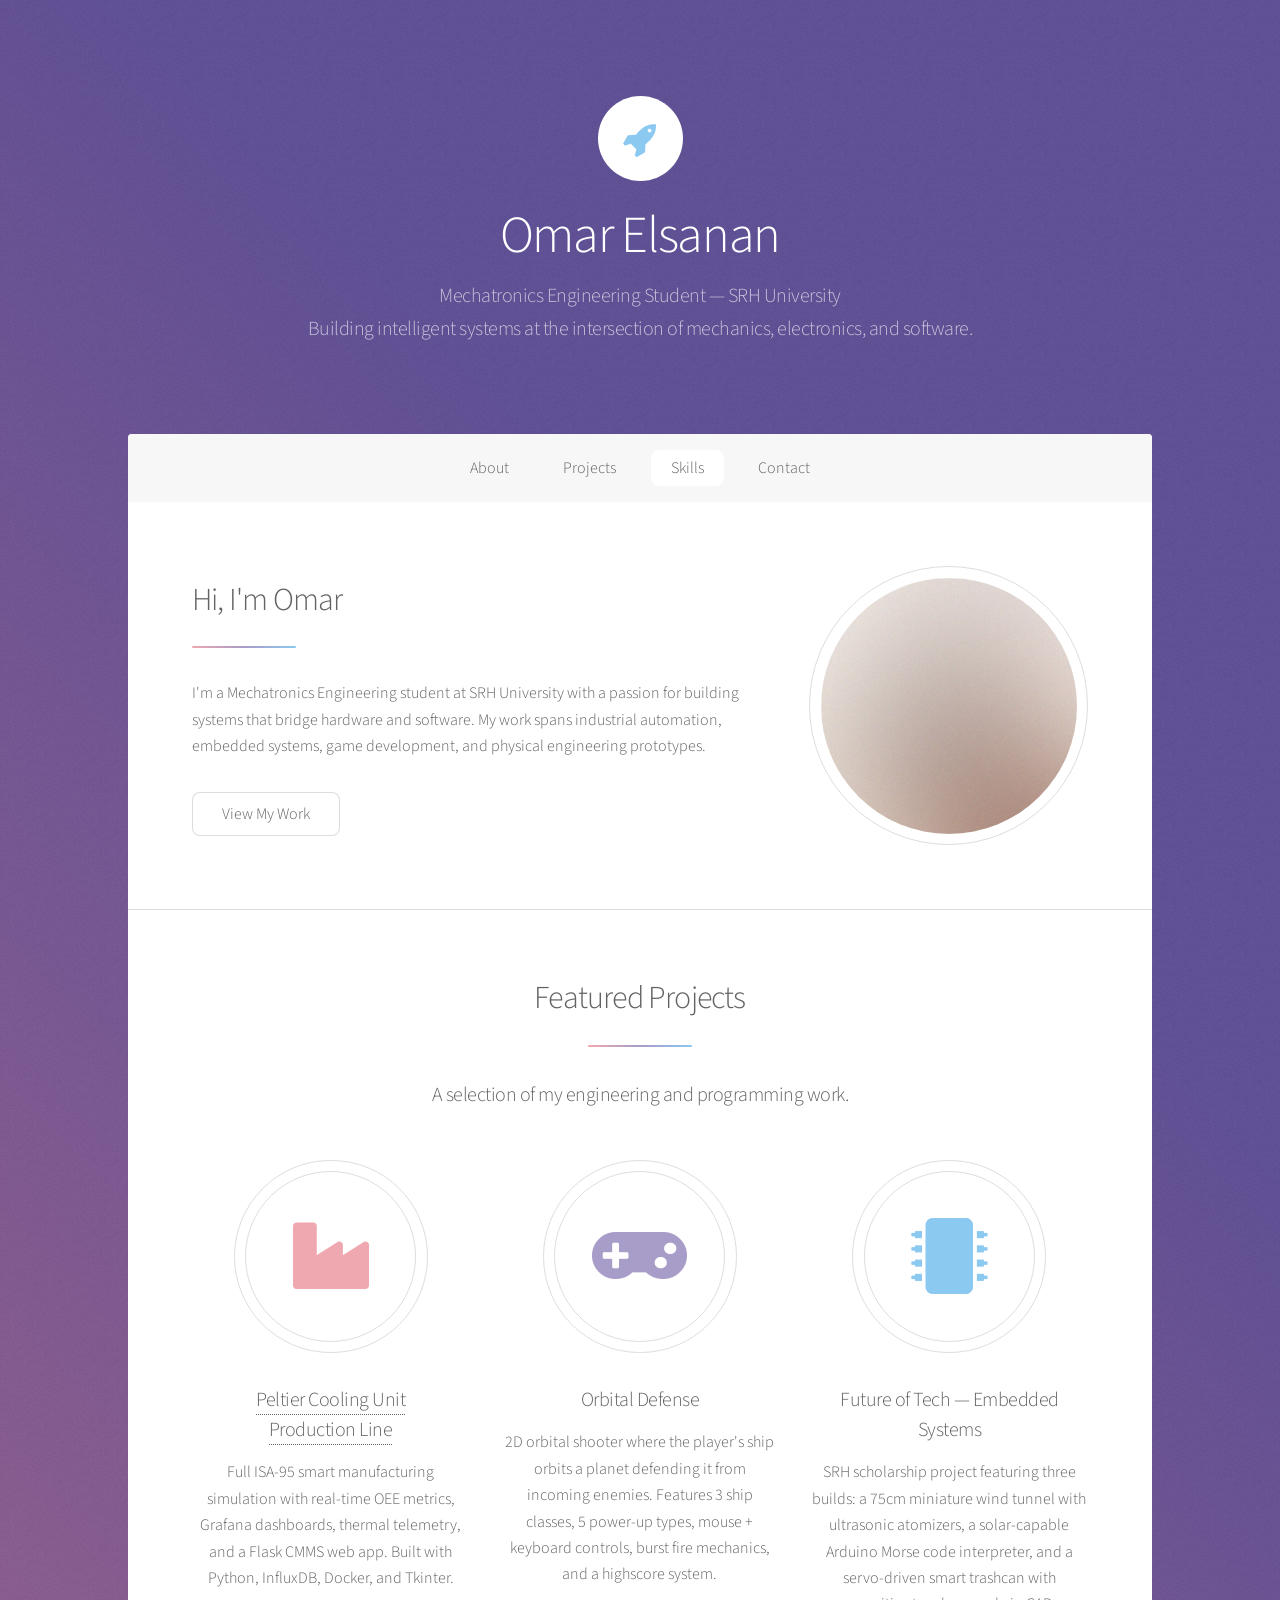
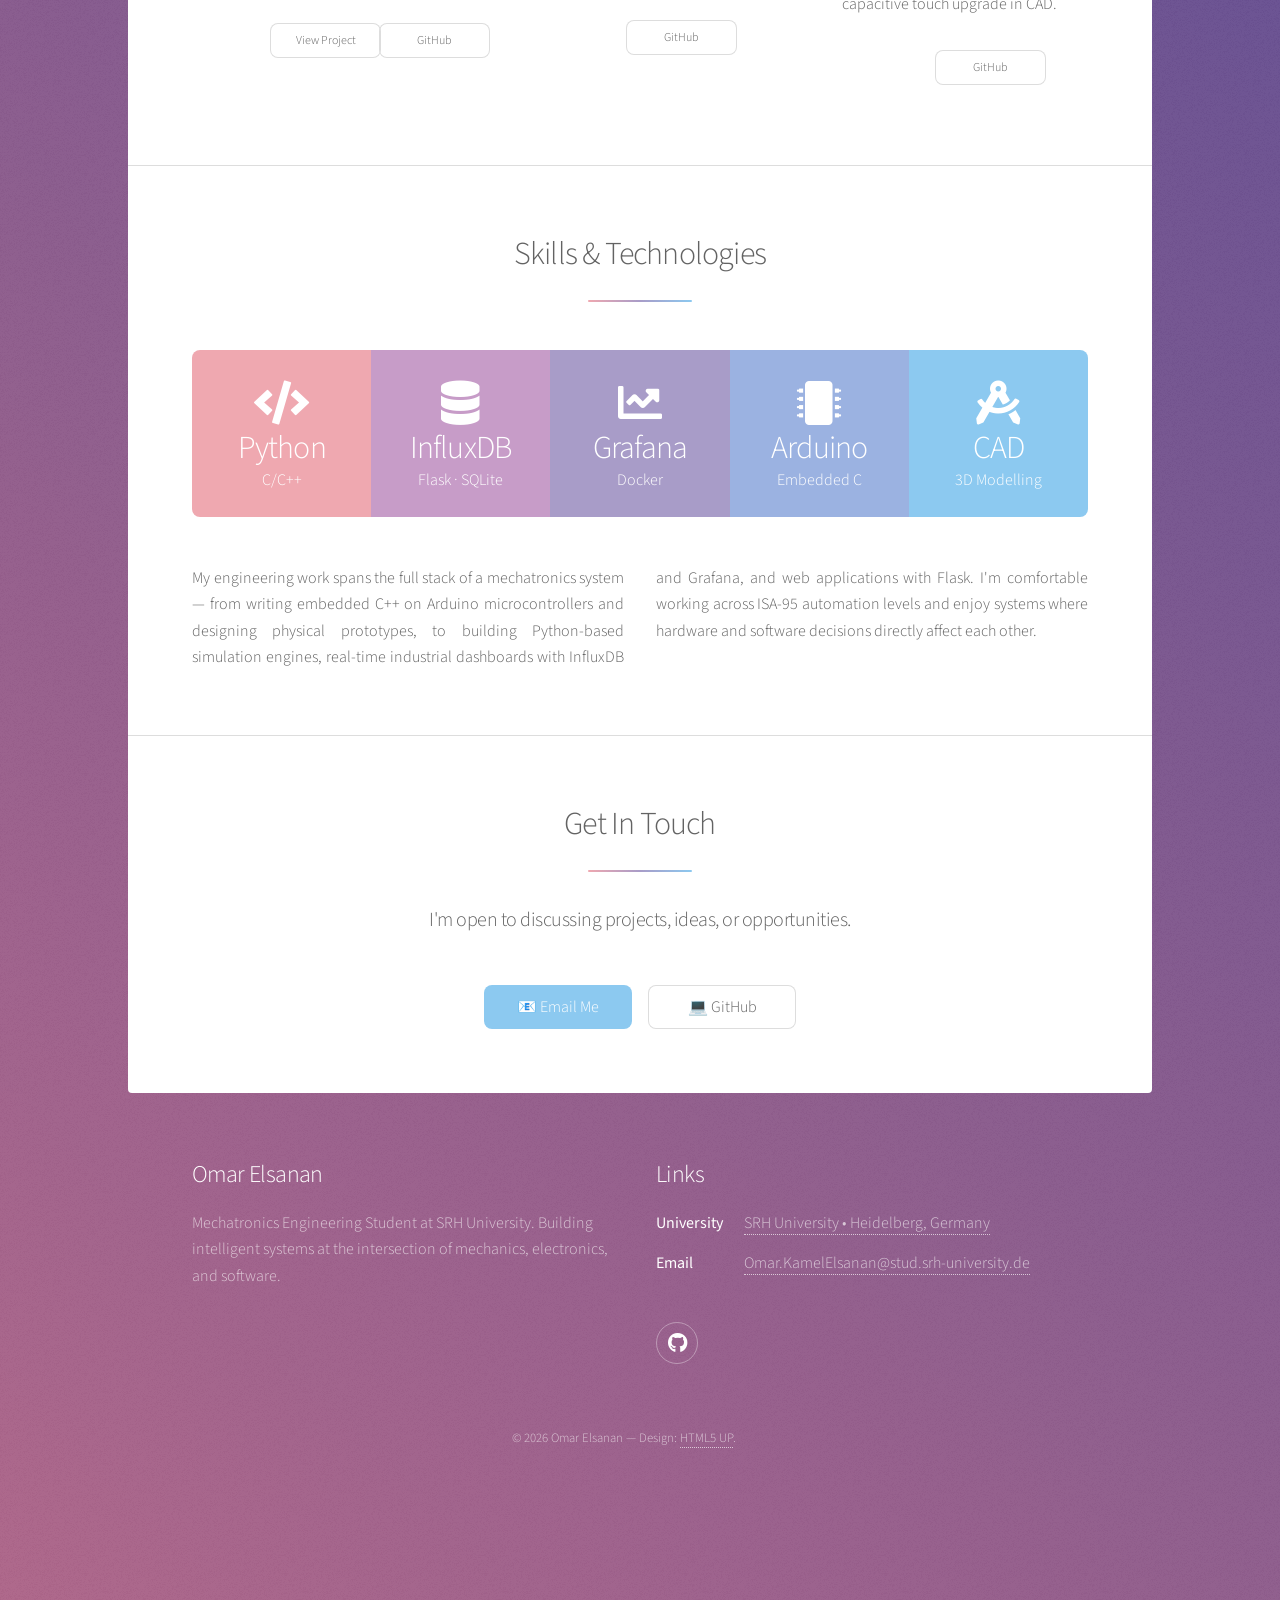
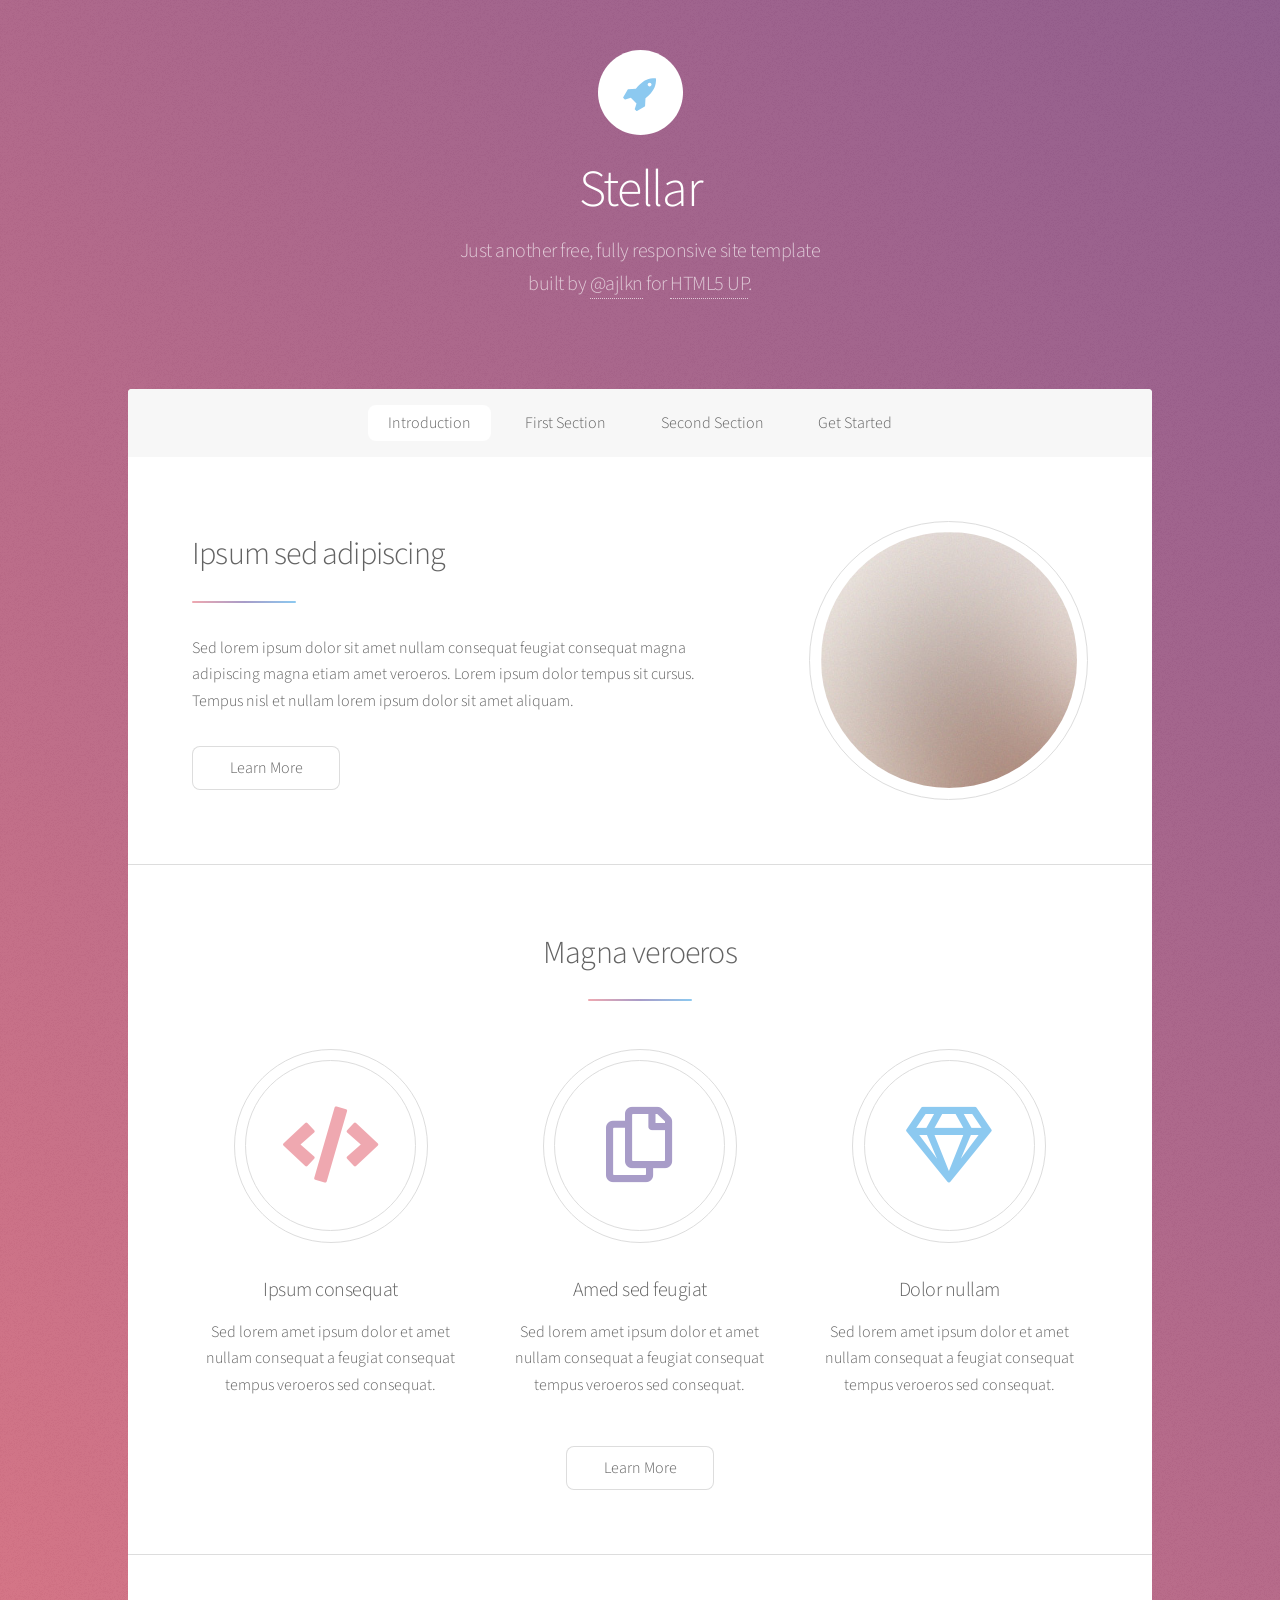
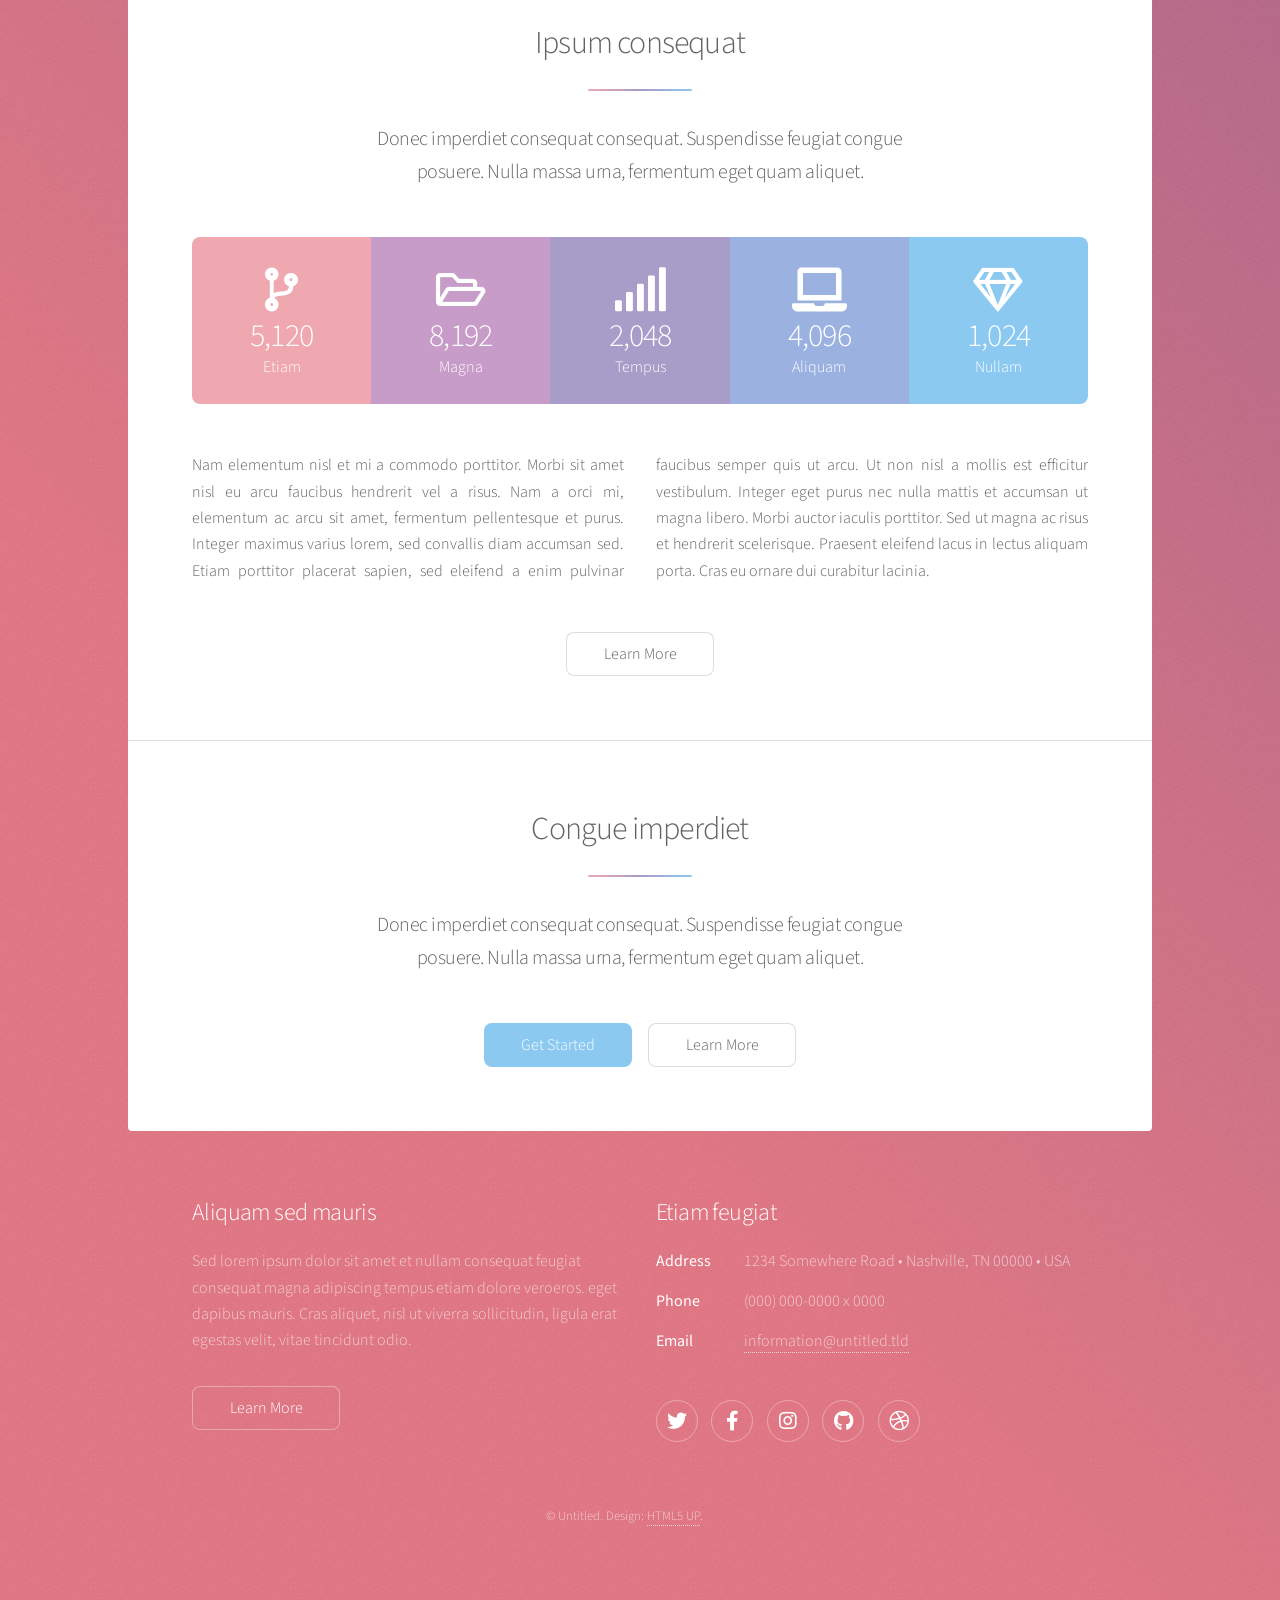
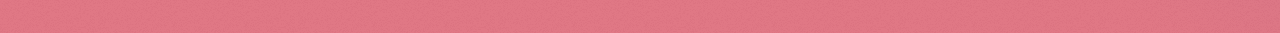
==== commit ce99850c: "Smaller horizontal buttons in feature cards" ====
--- a/index.html
+++ b/index.html
@@ -11,6 +11,10 @@
 		<meta name="viewport" content="width=device-width, initial-scale=1, user-scalable=no" />
 		<link rel="stylesheet" href="assets/css/main.css" />
 		<noscript><link rel="stylesheet" href="assets/css/noscript.css" /></noscript>
+		<style>
+			#projects .features li .actions { margin-top: 1rem; }
+			#projects .features li .actions .button { padding: 0 1rem; font-size: 0.75rem; height: 2.2rem; line-height: 2.2rem; }
+		</style>
 	</head>
 	<body class="is-preload">
 
@@ -160,7 +164,7 @@
 						<h2>Links</h2>
 						<dl class="alt">
 							<dt>University</dt>
-							<dd>SRH University &bull; Heidelberg, Germany</dd>
+							<dd><a href="https://www.srh-university.de/en/" target="_blank">SRH University &bull; Heidelberg, Germany</a></dd>
 							<dt>Email</dt>
 							<dd><a href="mailto:Omar.KamelElsanan@stud.srh-university.de">Omar.KamelElsanan@stud.srh-university.de</a></dd>
 						</dl>
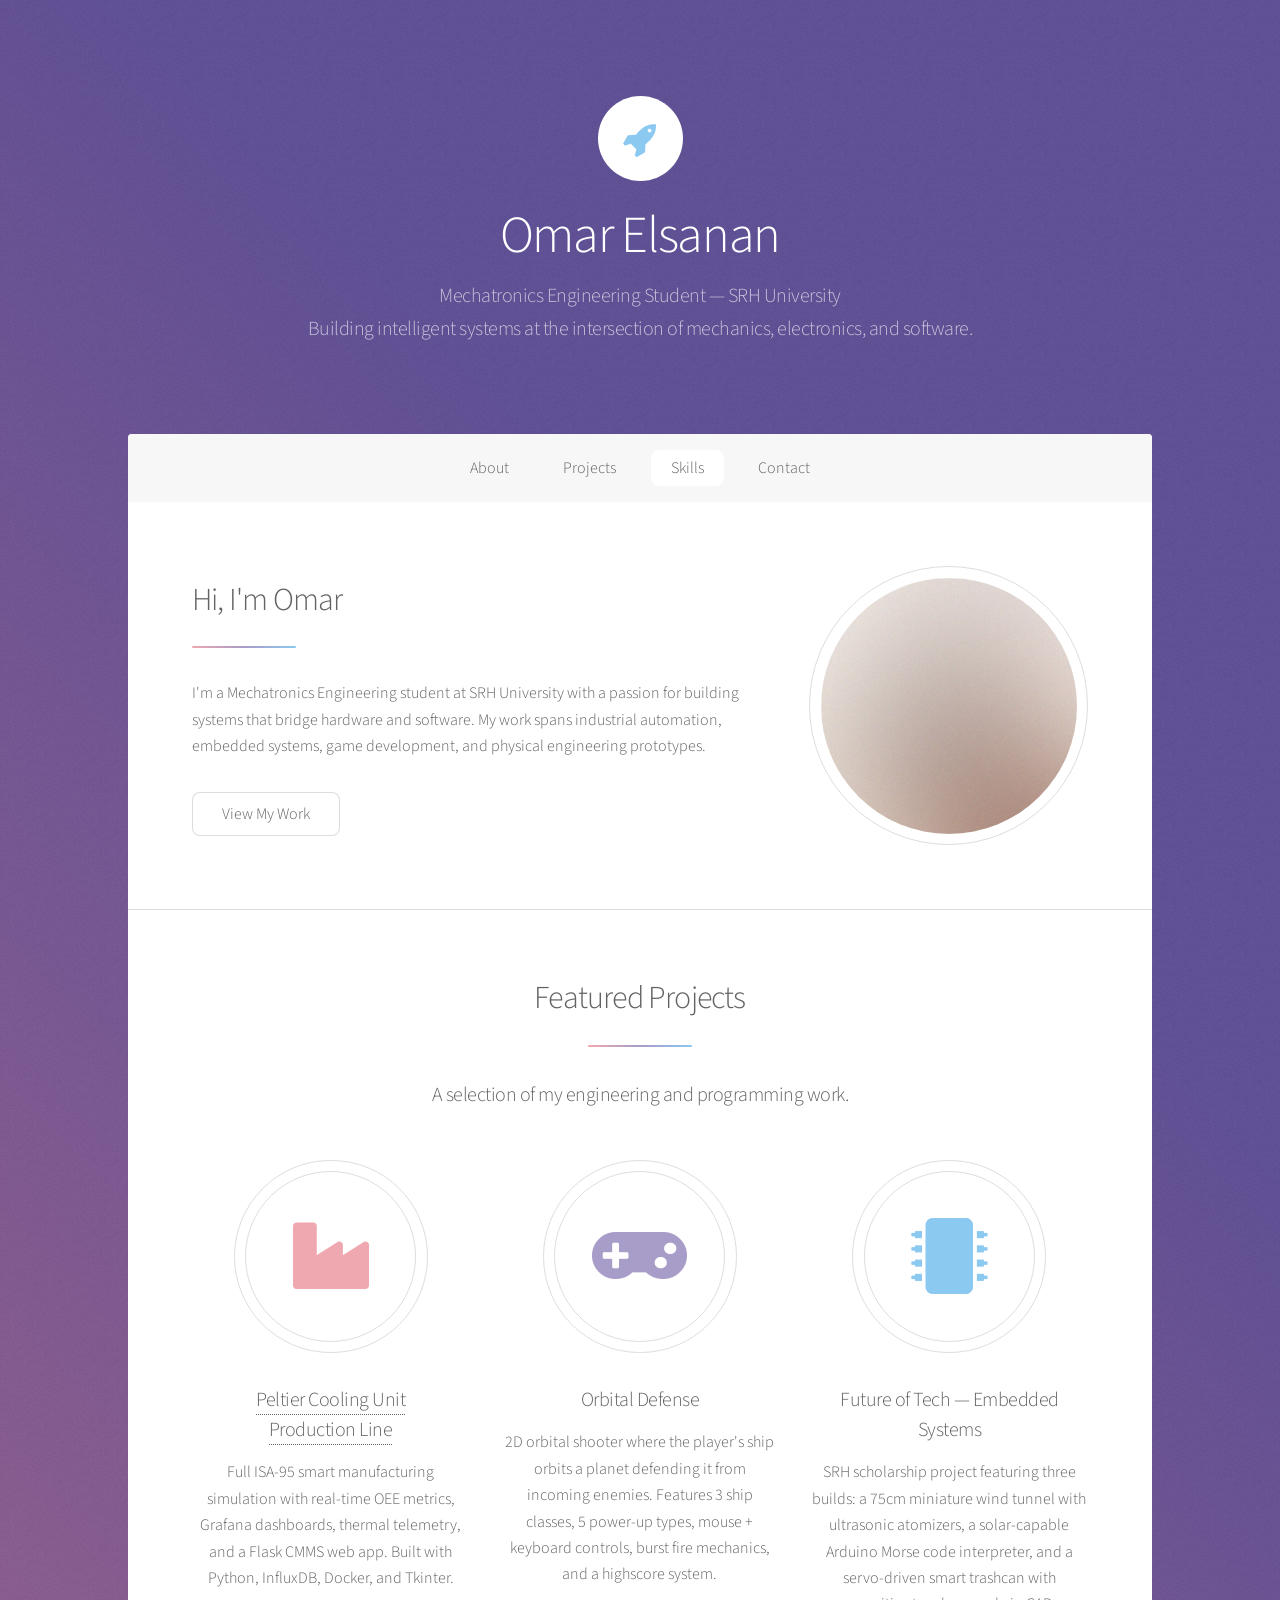
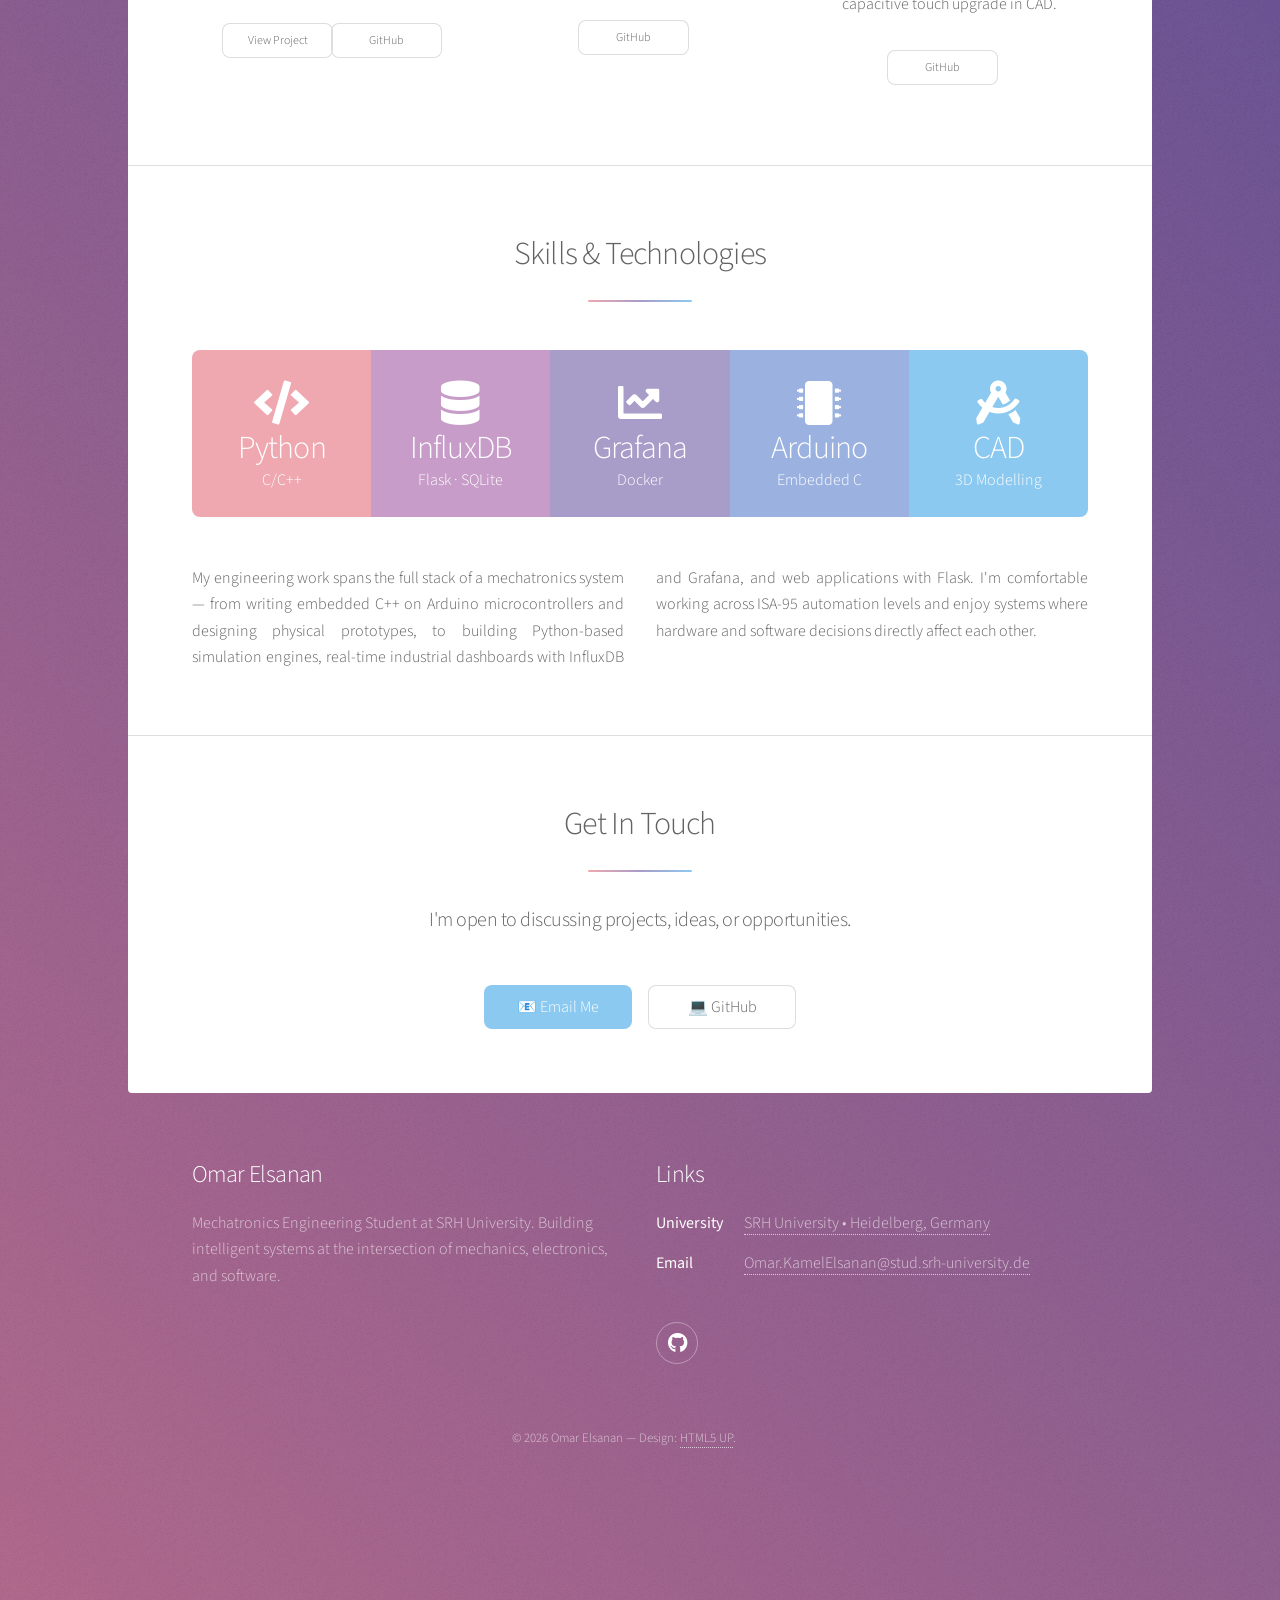
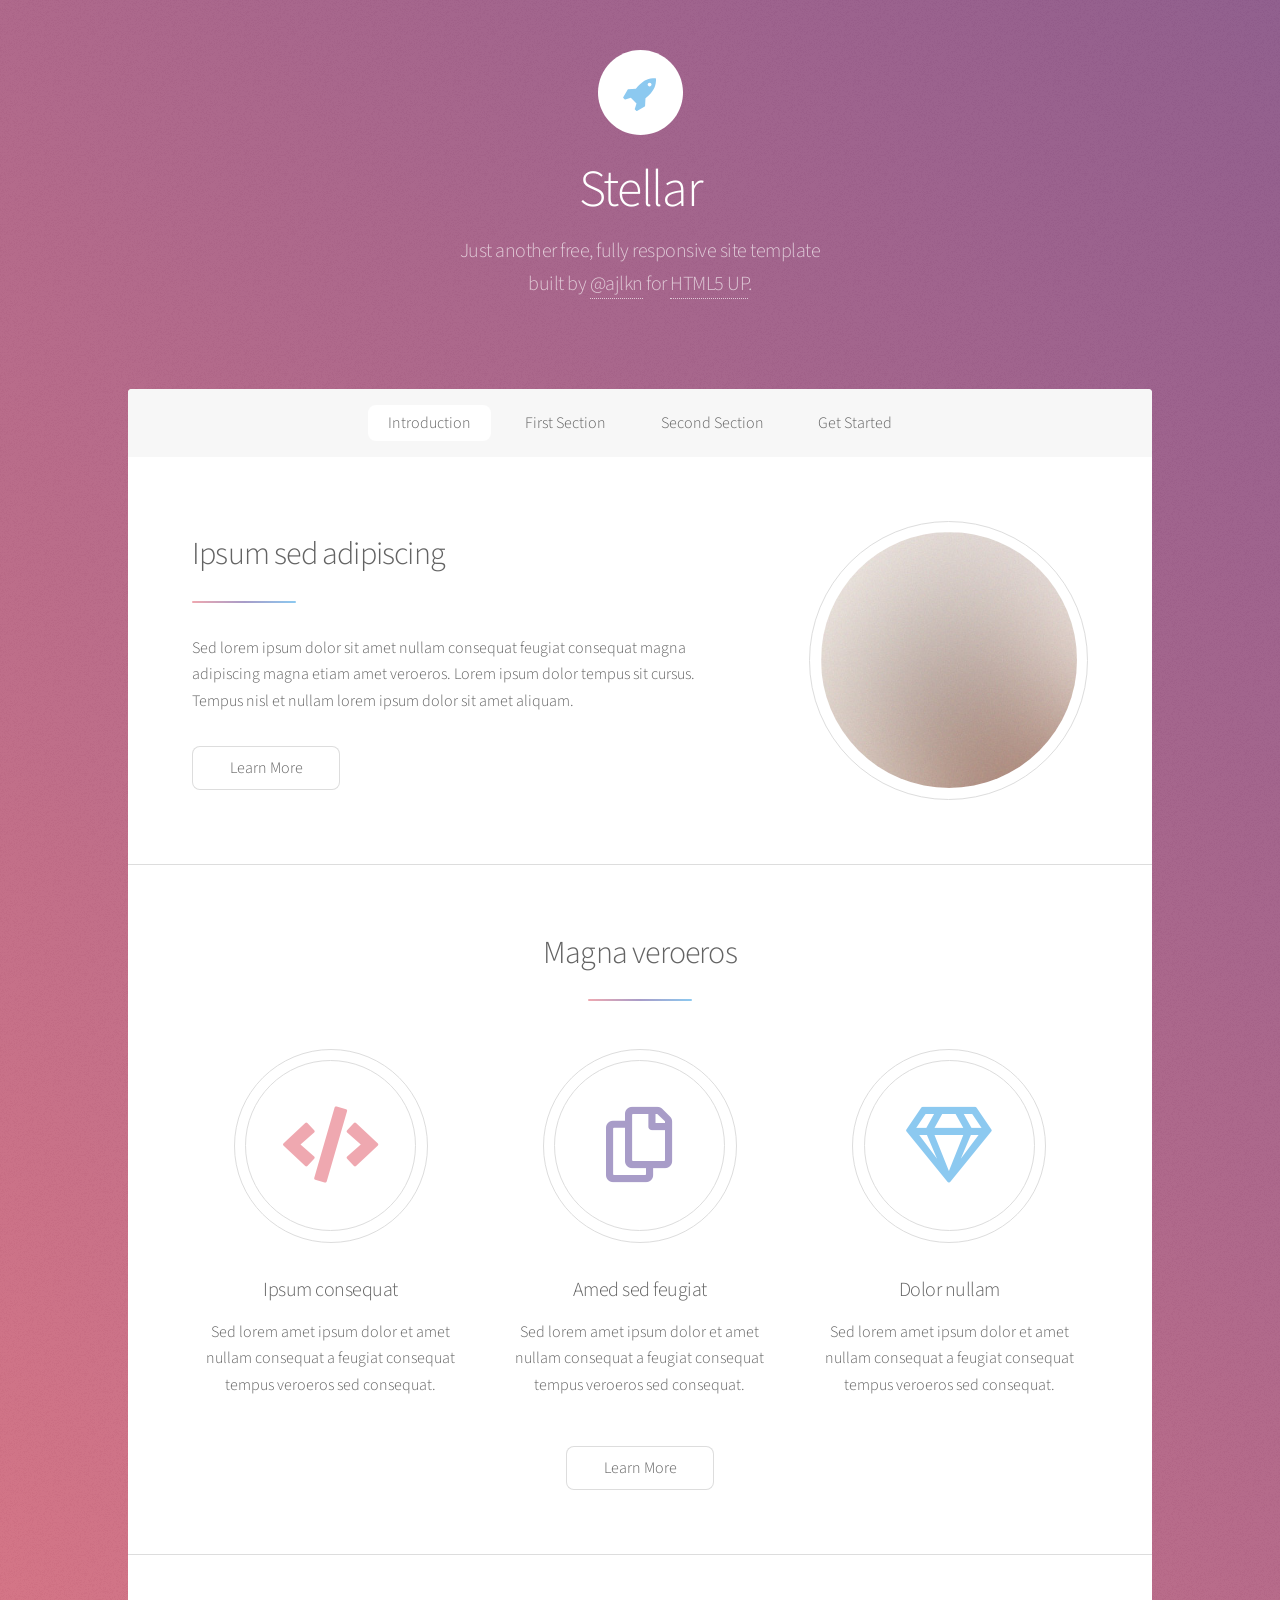
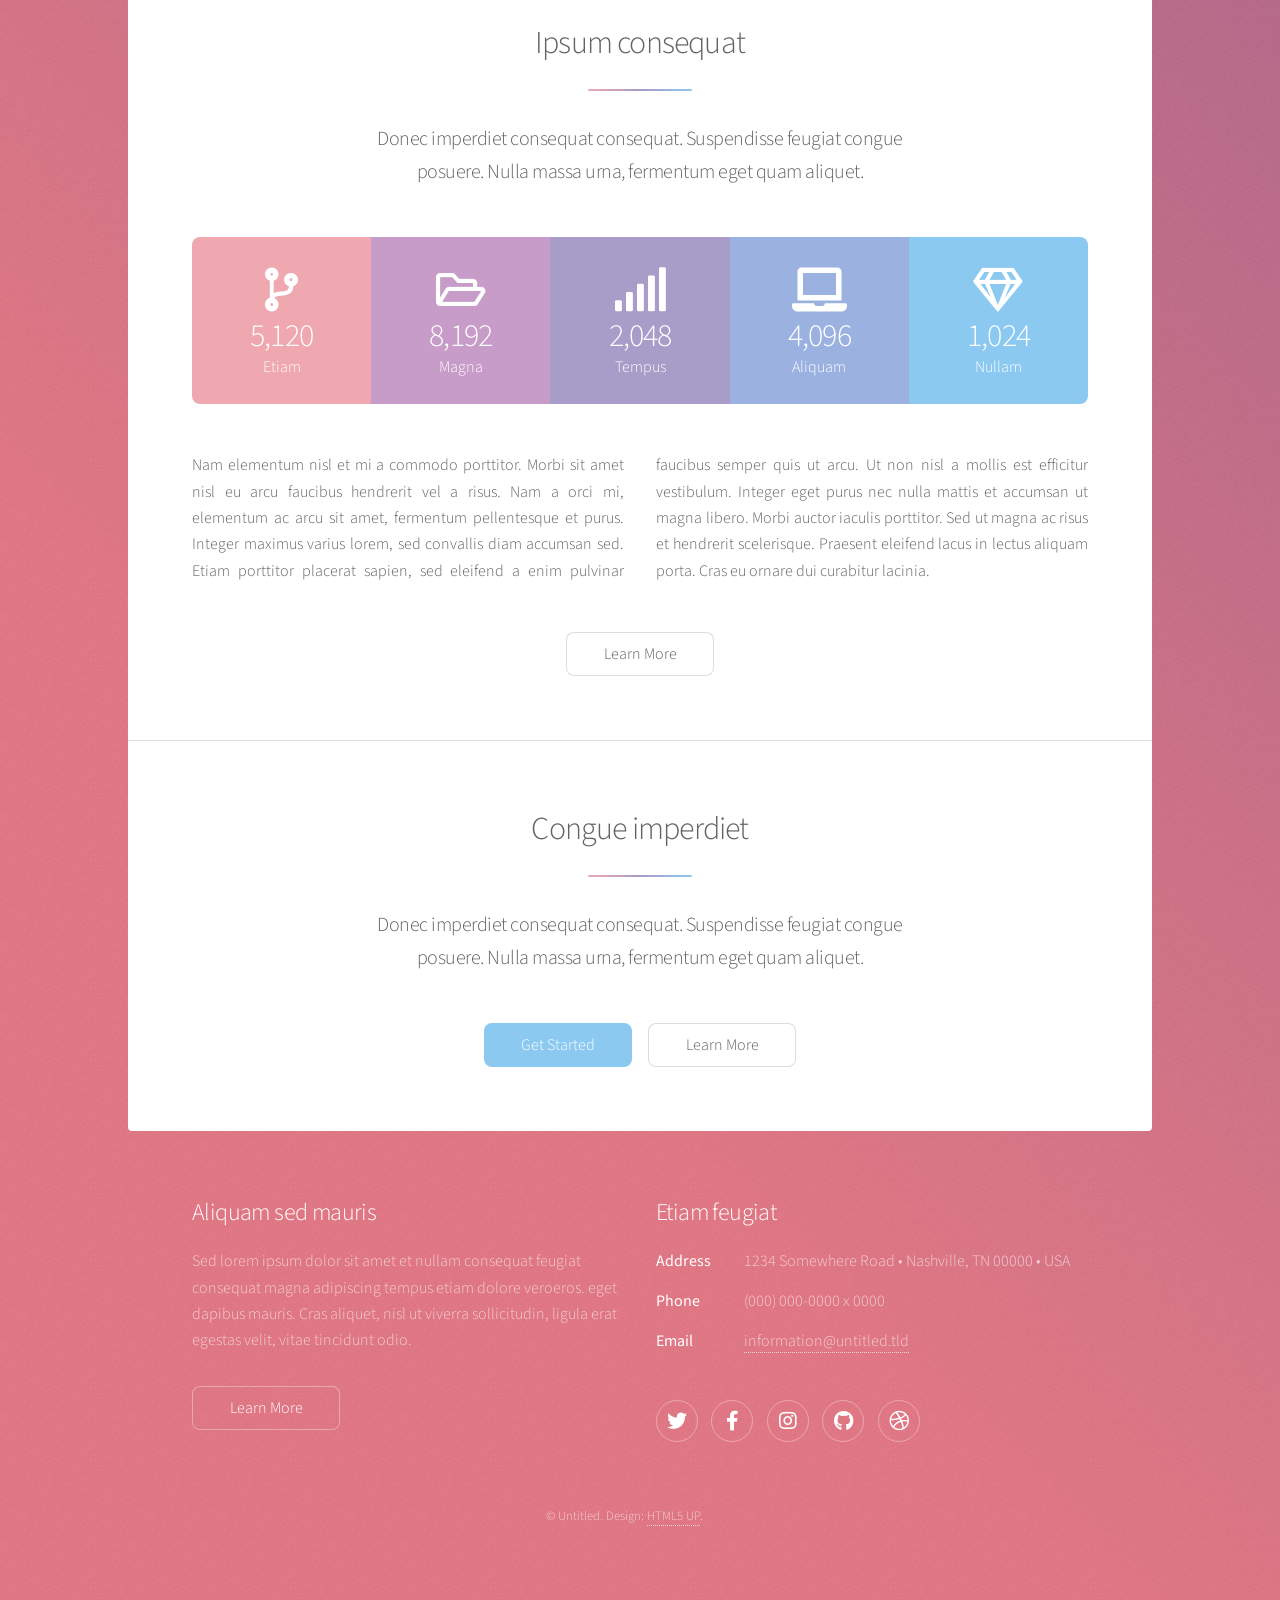
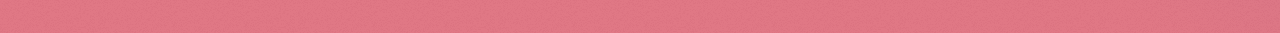
==== commit ac81554a: "Final portfolio adjustments" ====
--- a/index.html
+++ b/index.html
@@ -12,8 +12,9 @@
 		<link rel="stylesheet" href="assets/css/main.css" />
 		<noscript><link rel="stylesheet" href="assets/css/noscript.css" /></noscript>
 		<style>
-			#projects .features li .actions { margin-top: 1rem; }
+			#projects .features li .actions { margin-top: 1rem; margin-left: -3rem; }
 			#projects .features li .actions .button { padding: 0 1rem; font-size: 0.75rem; height: 2.2rem; line-height: 2.2rem; }
+      
 		</style>
 	</head>
 	<body class="is-preload">
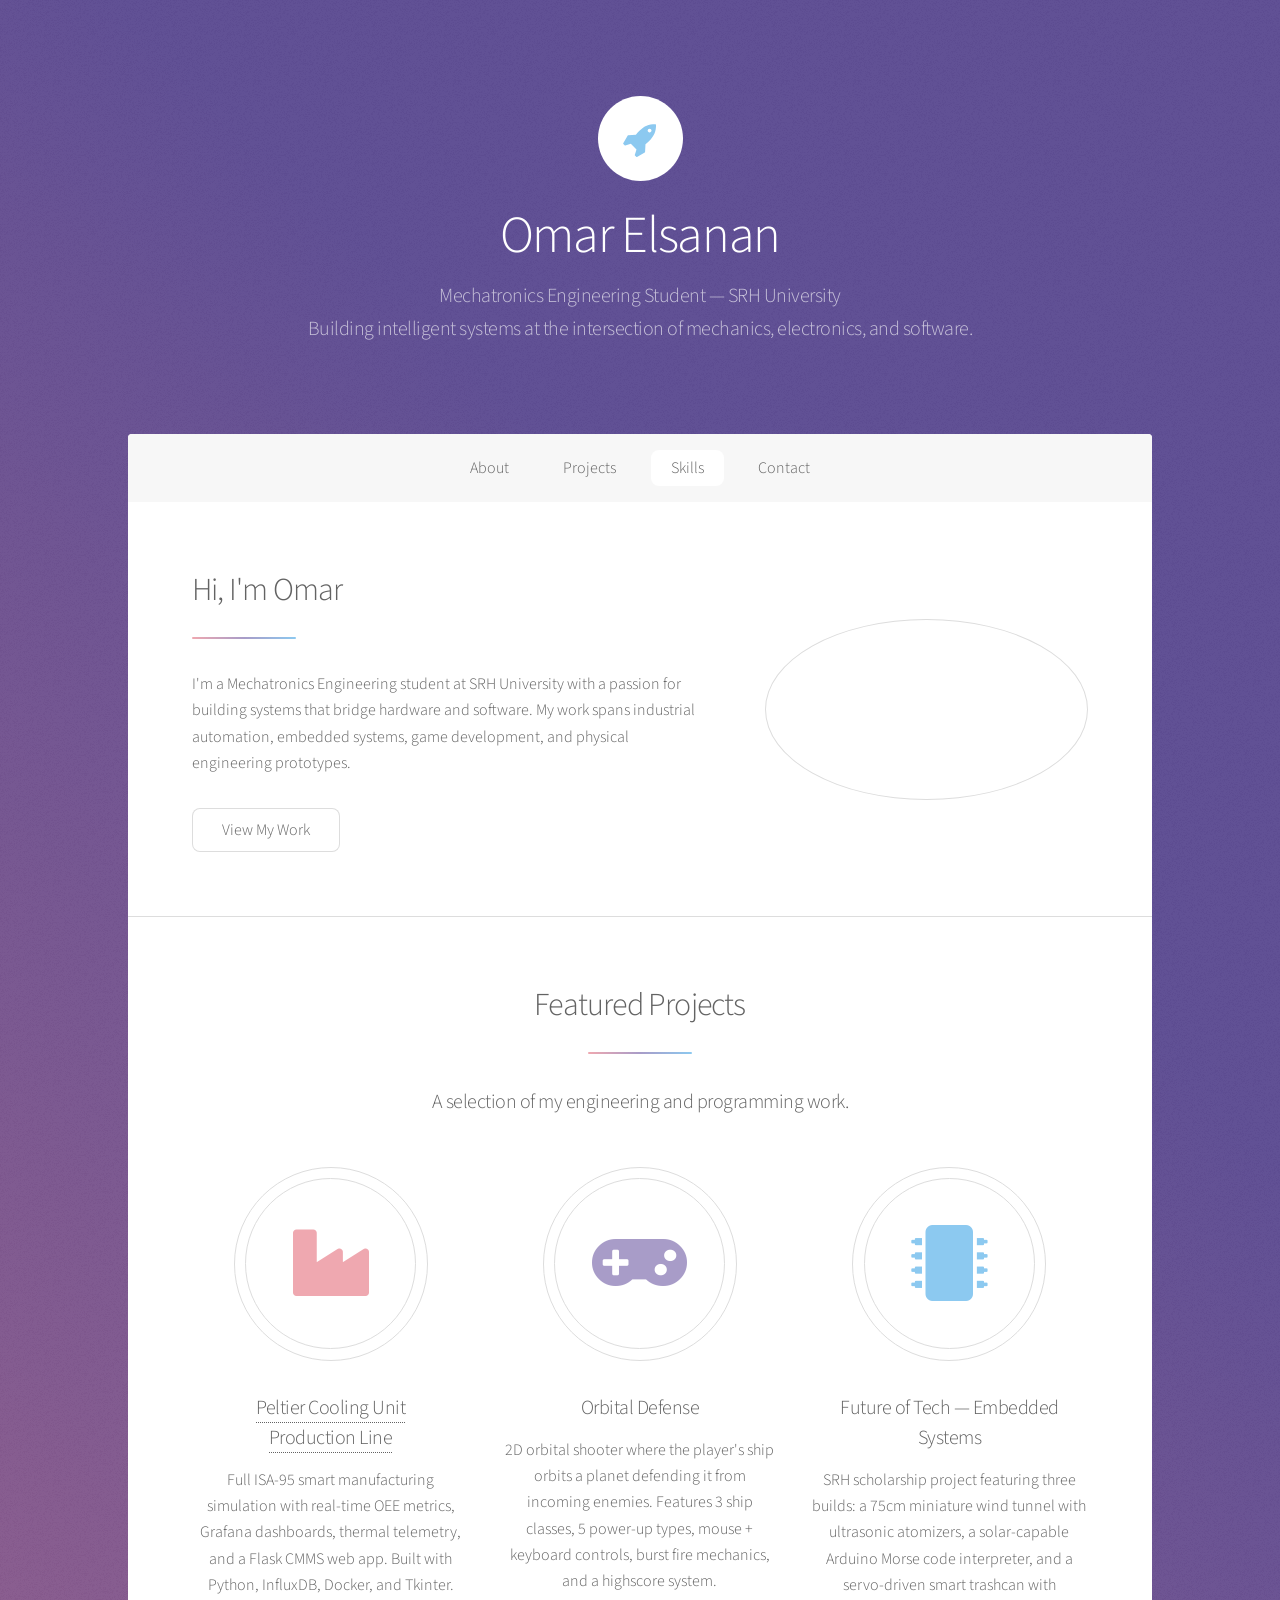
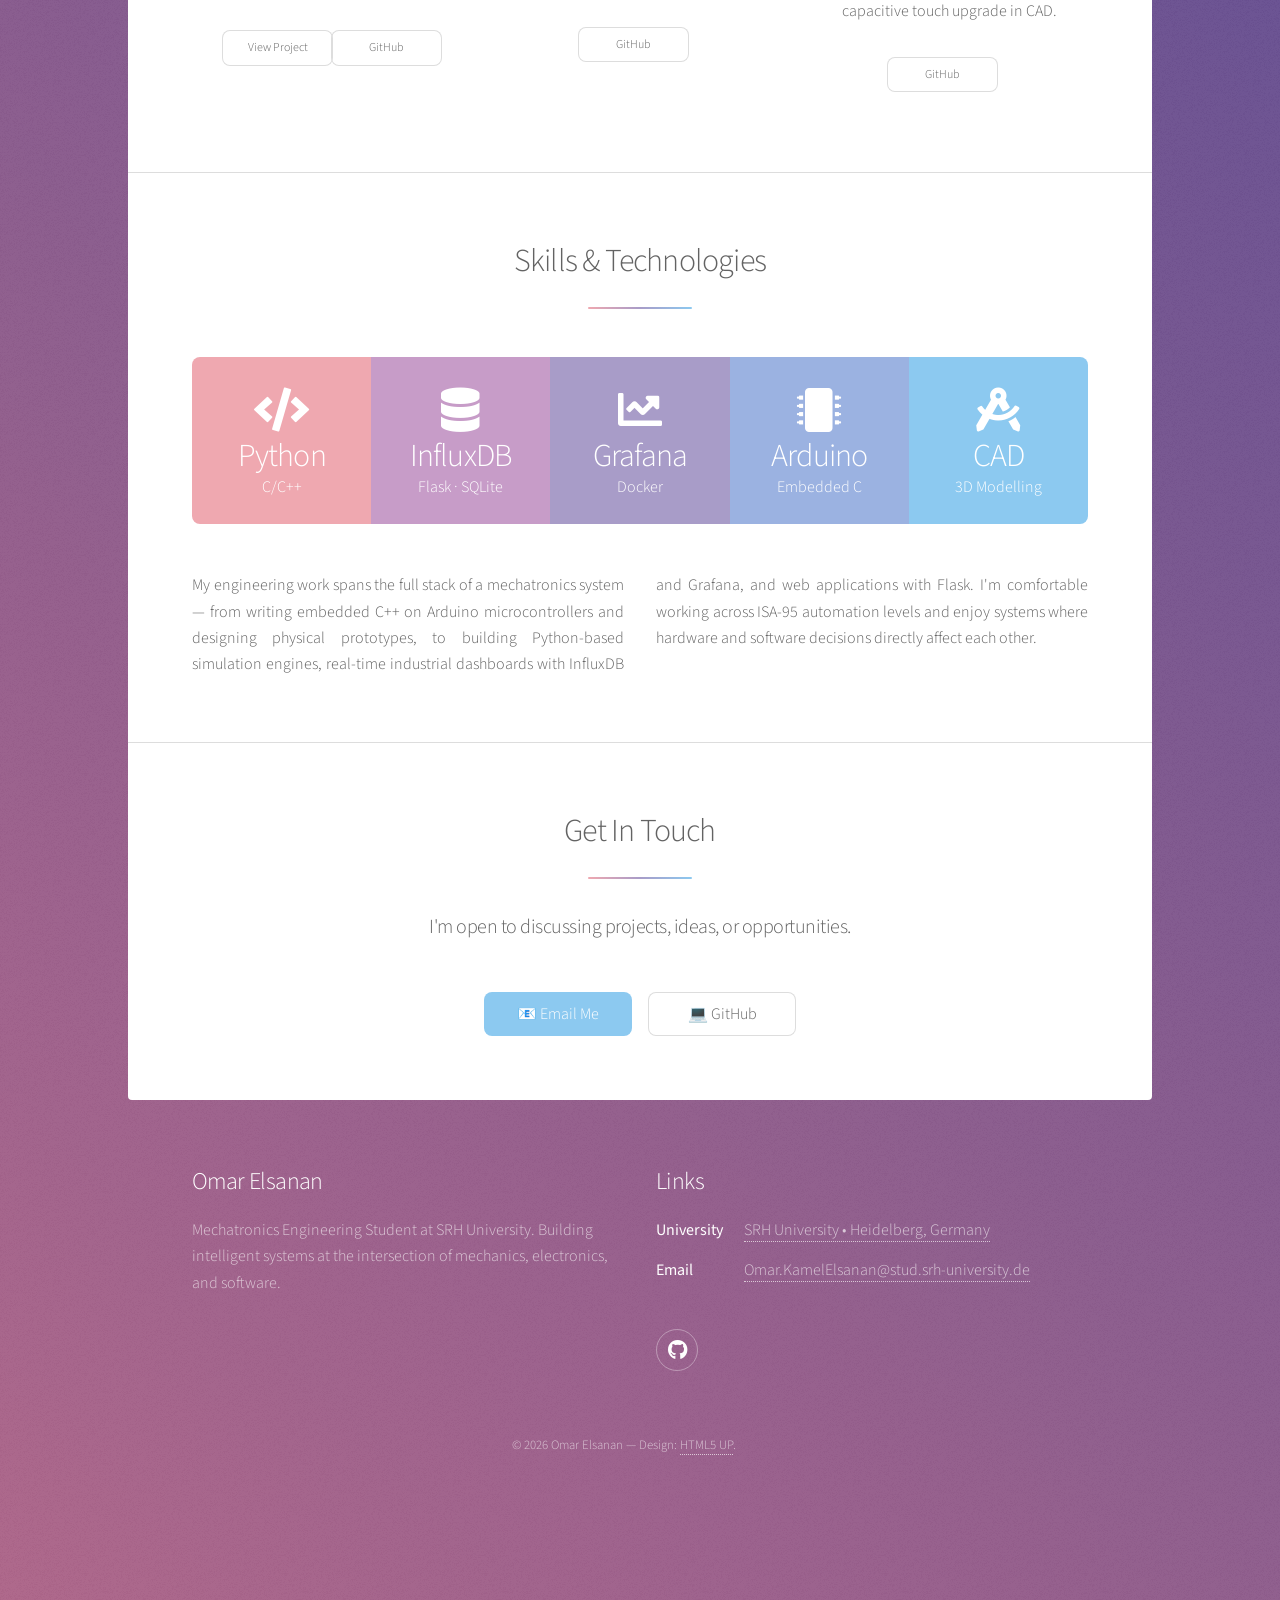
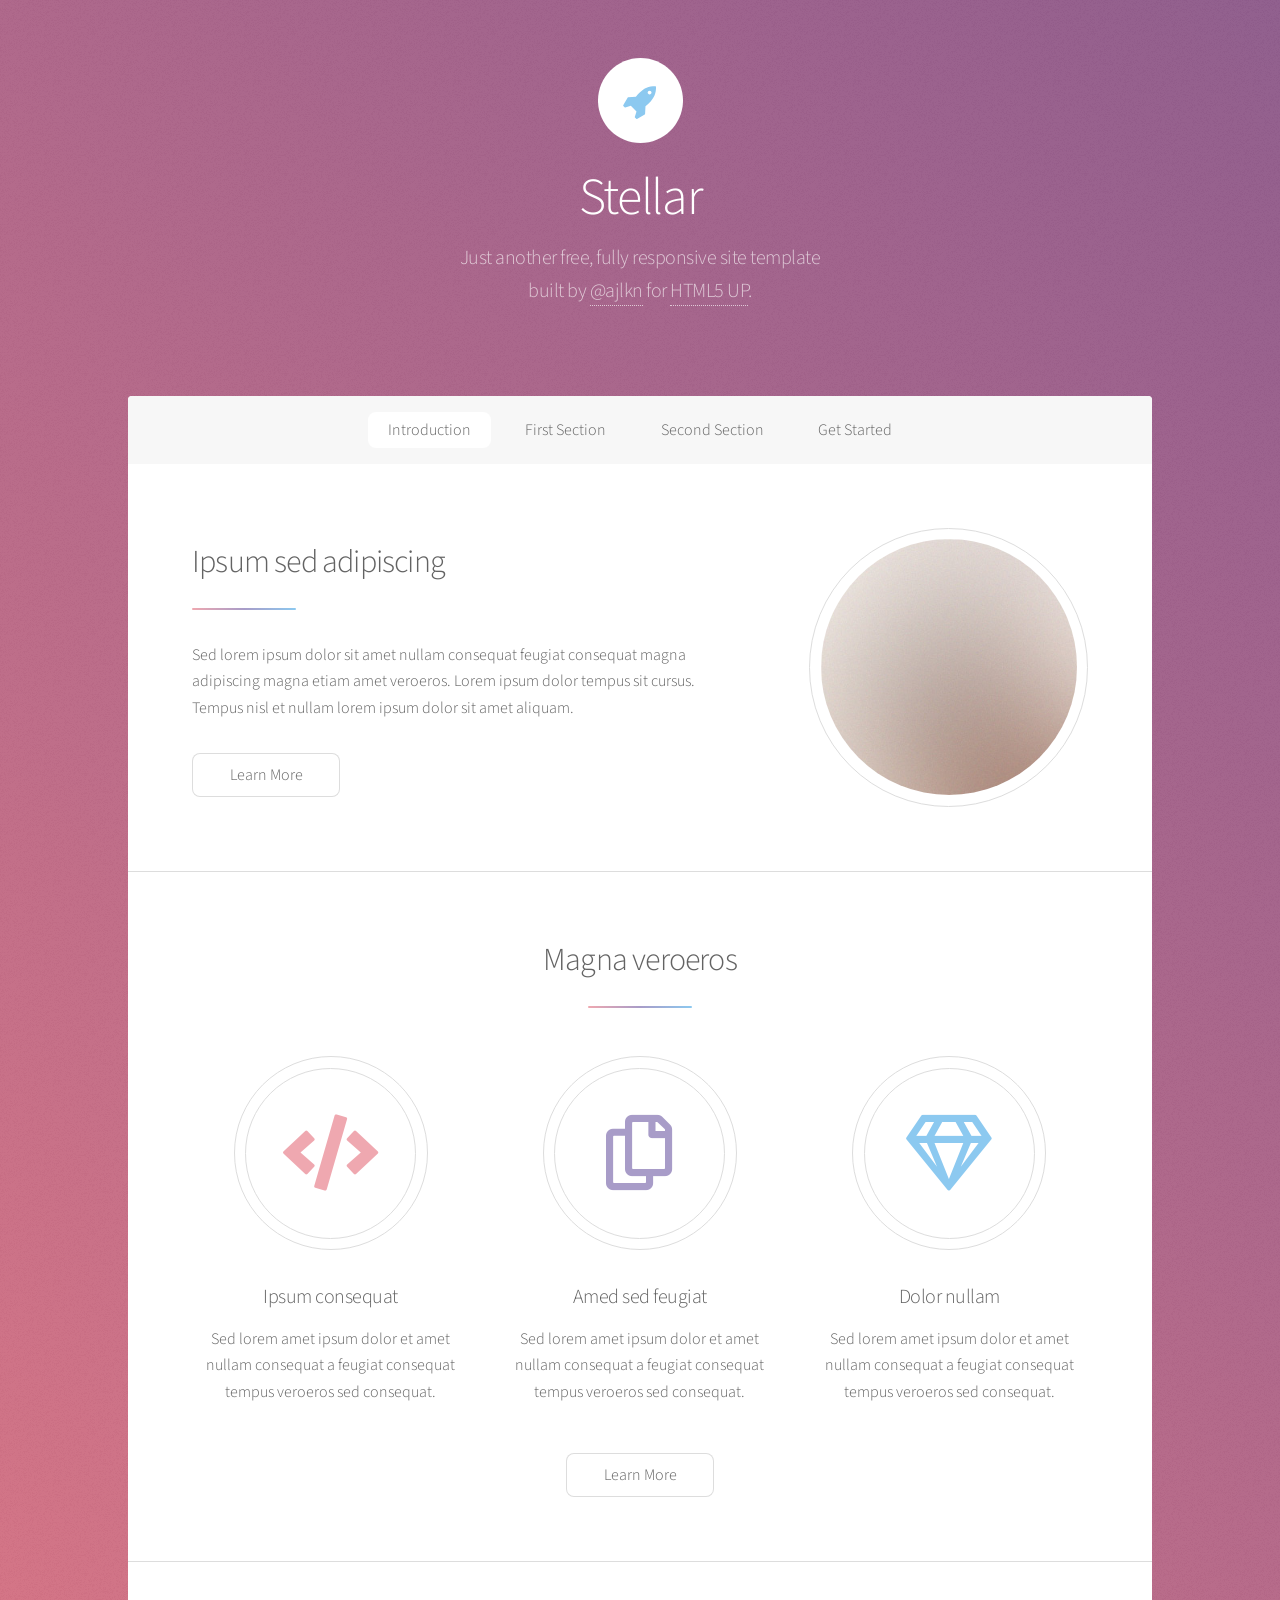
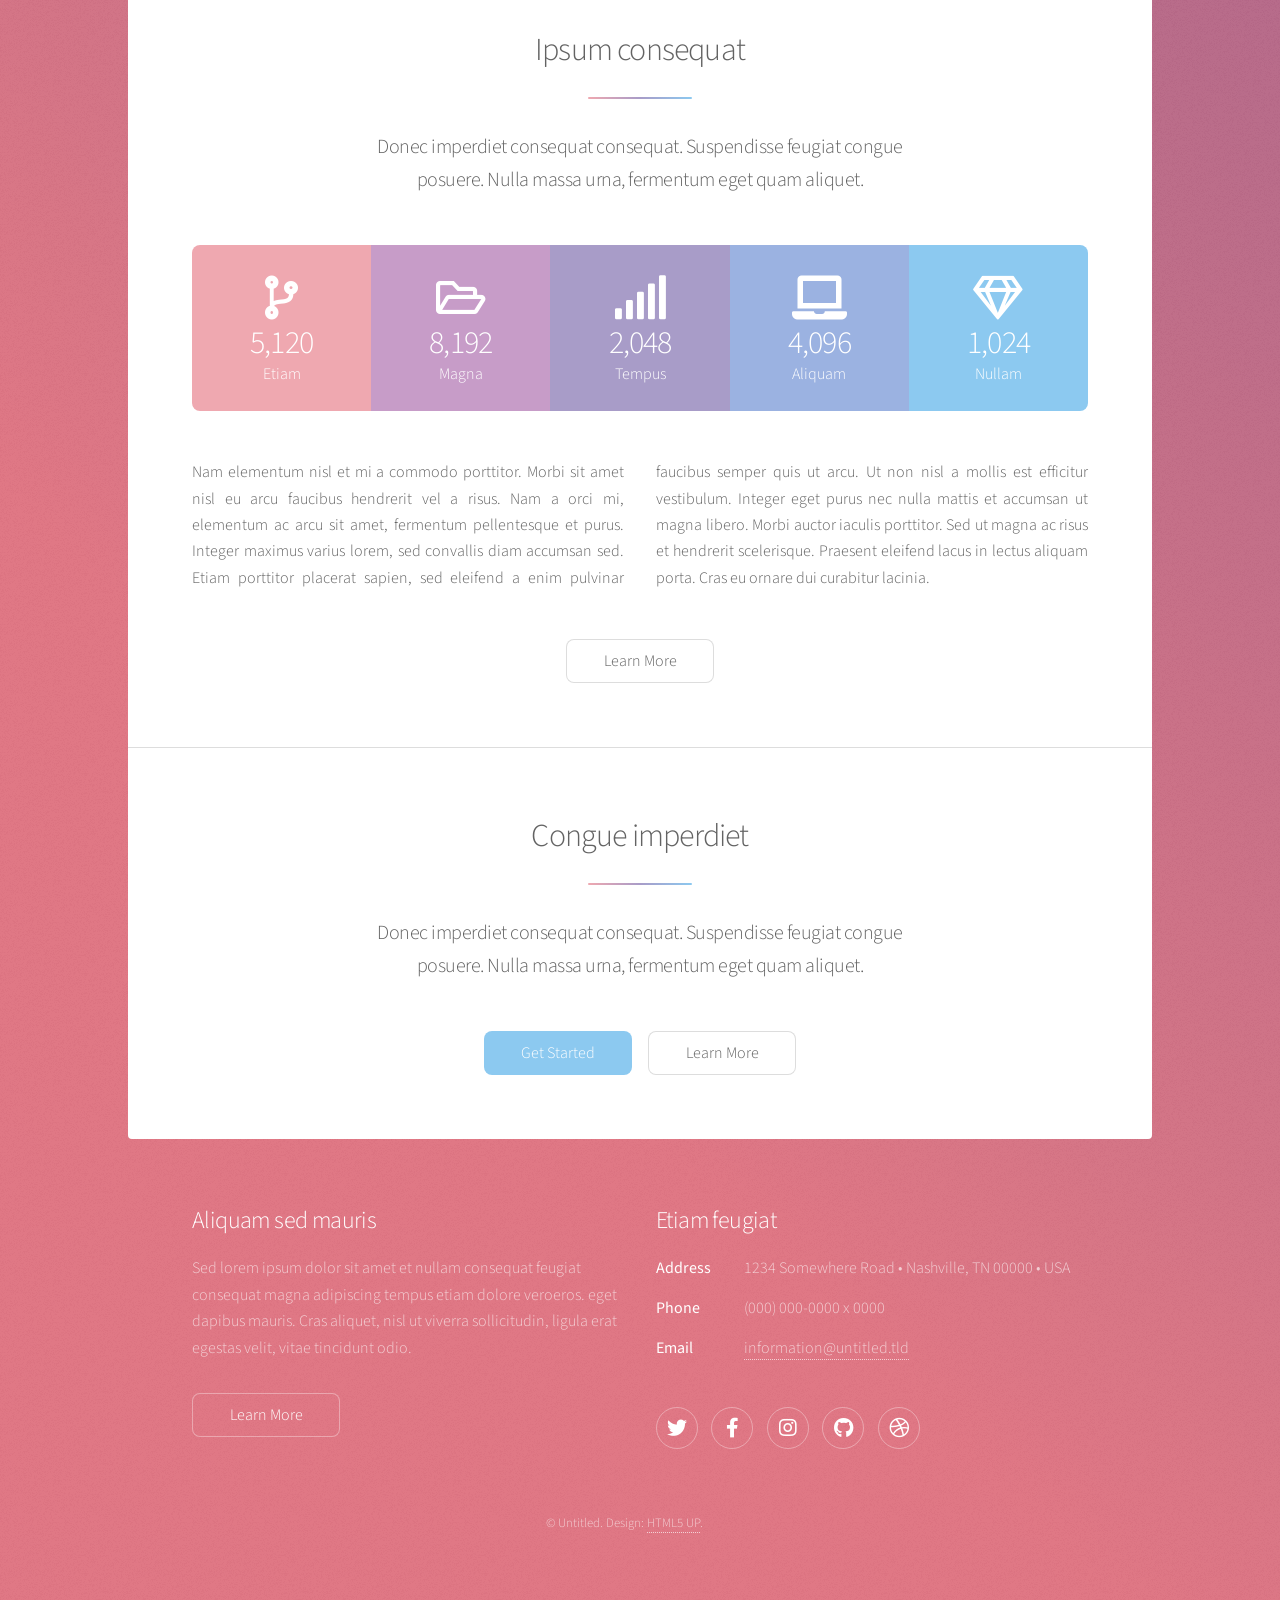
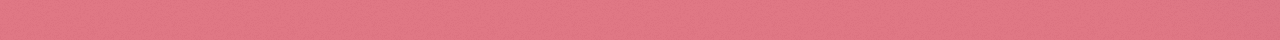
==== commit bd198ce0: "Add welding mask video to hero" ====
--- a/index.html
+++ b/index.html
@@ -56,7 +56,7 @@
 										<li><a href="#projects" class="button">View My Work</a></li>
 									</ul>
 								</div>
-								<span class="image"><img src="images/pic01.jpg" alt="" /></span>
+								<span class="image"><video autoplay loop muted playsinline style="width:100%;border-radius:8px;"><source src="images/portfolio pfp welding mask.mp4" type="video/mp4"></video></span>
 							</div>
 						</section>
 
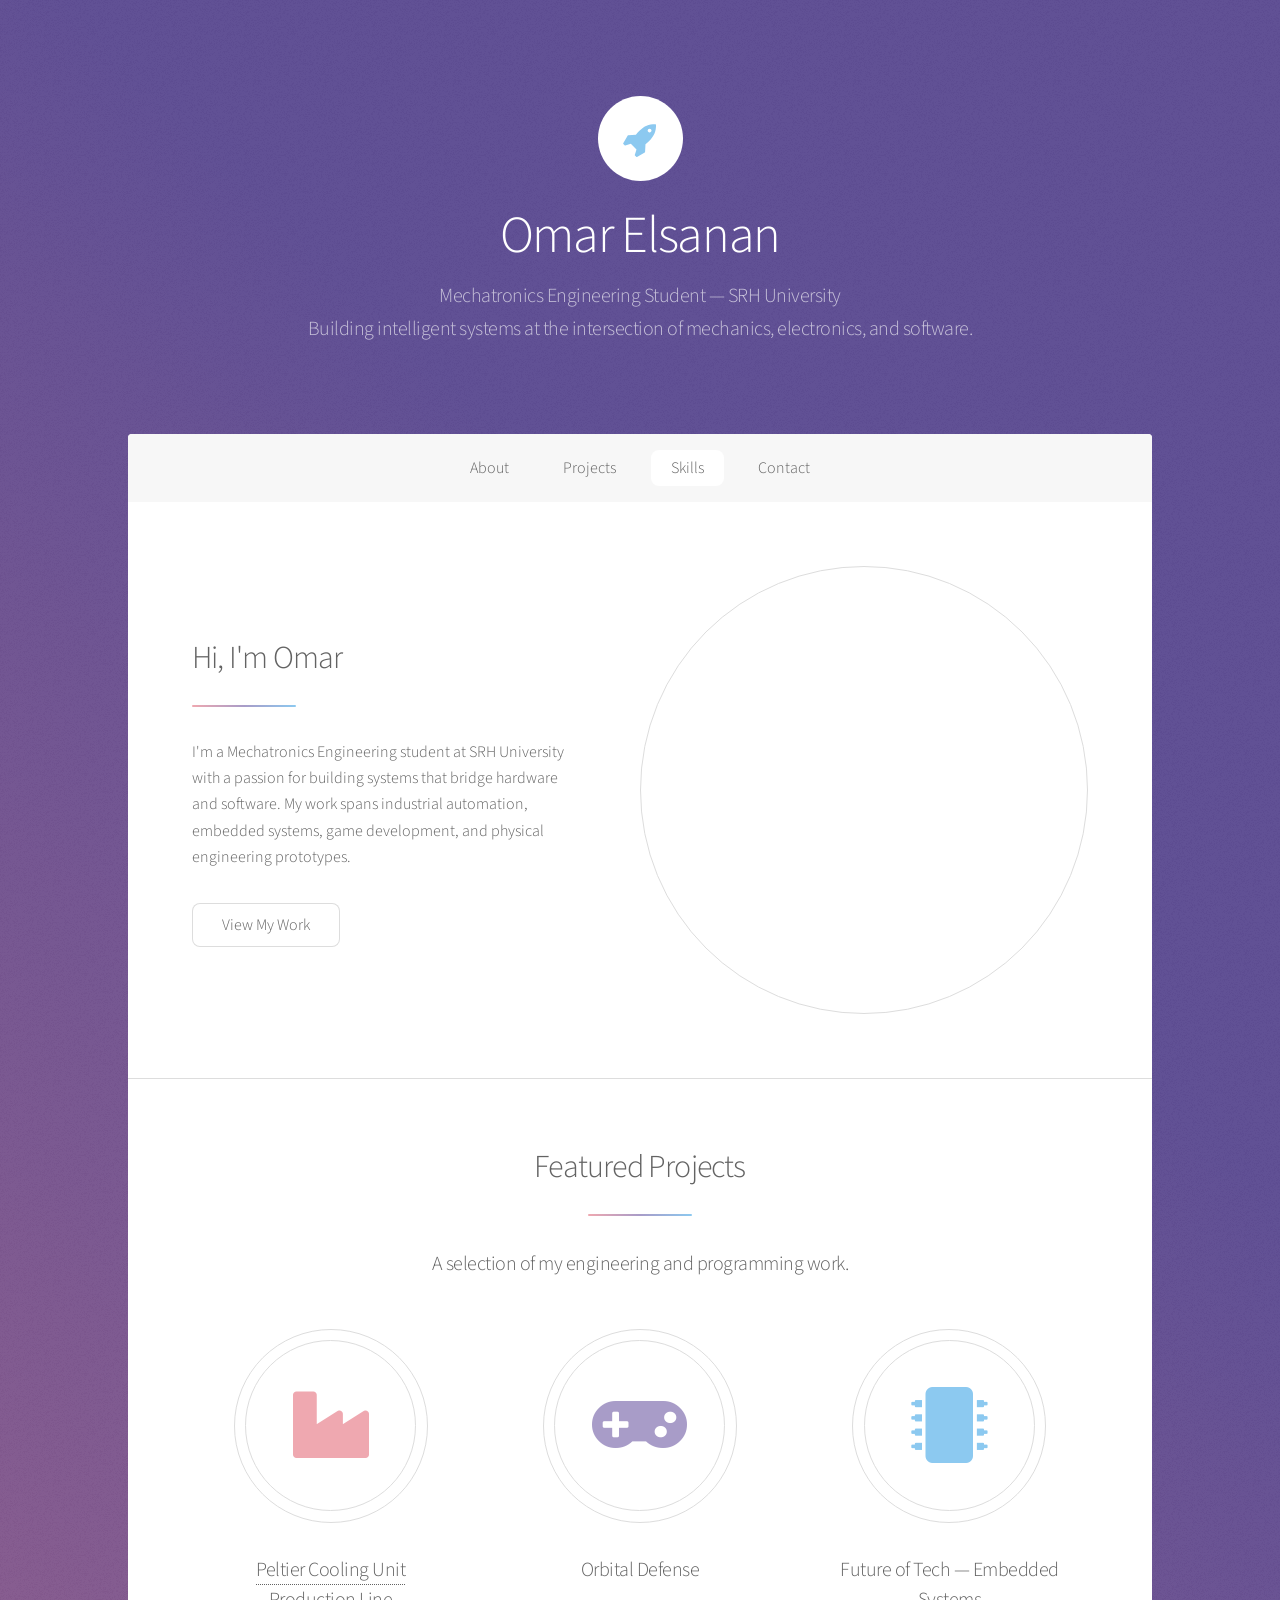
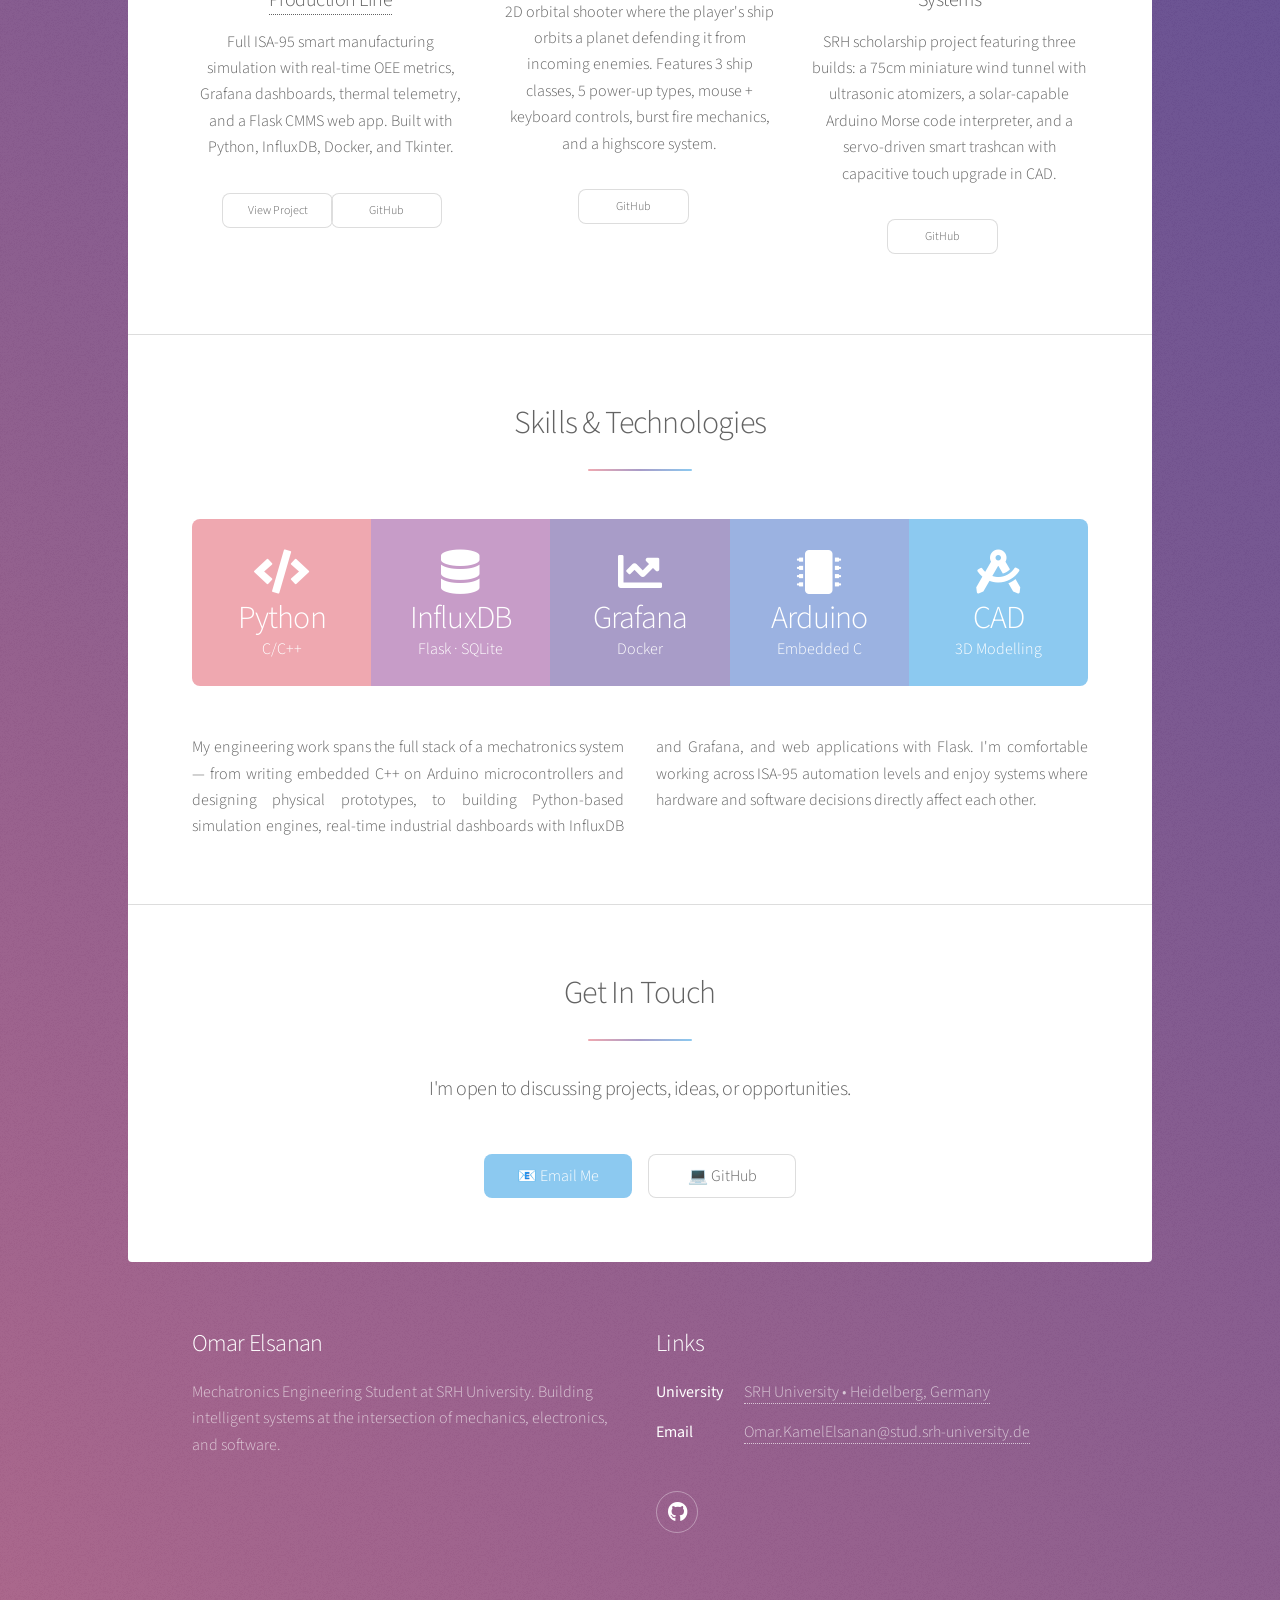
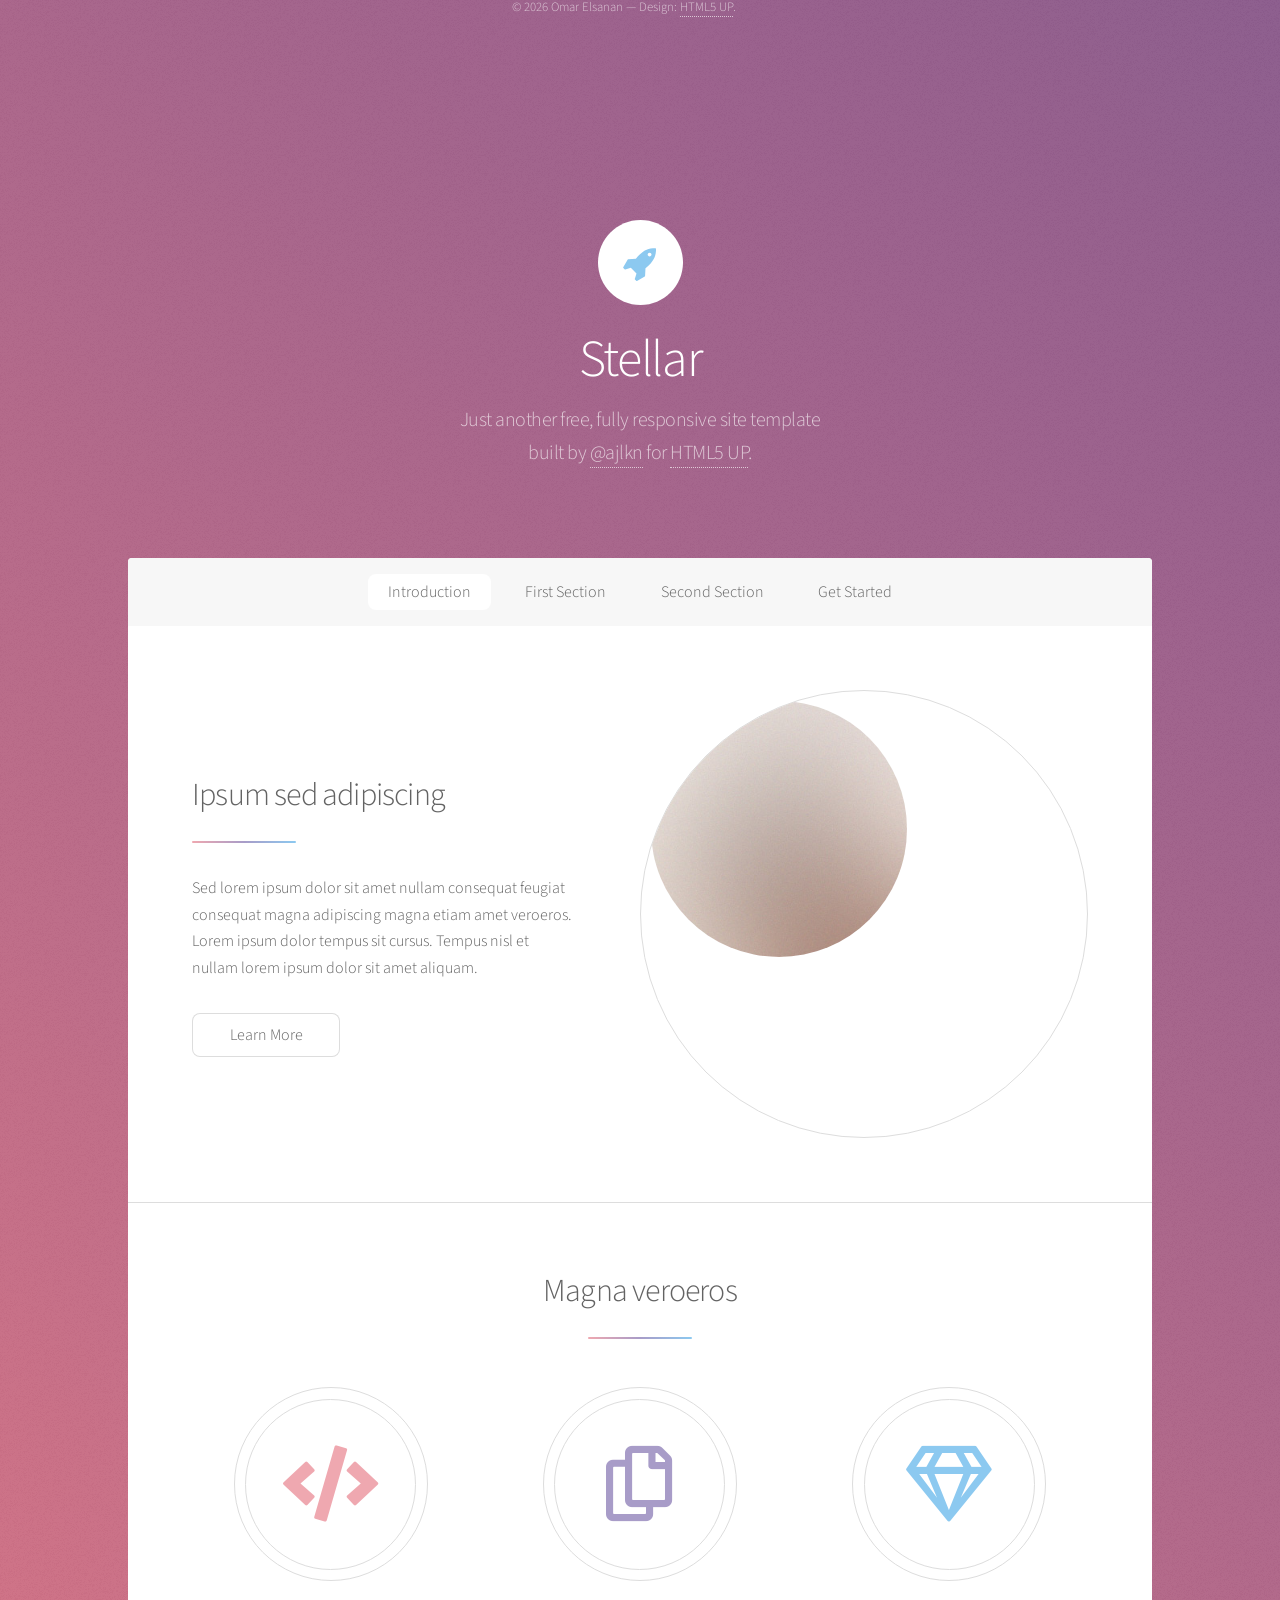
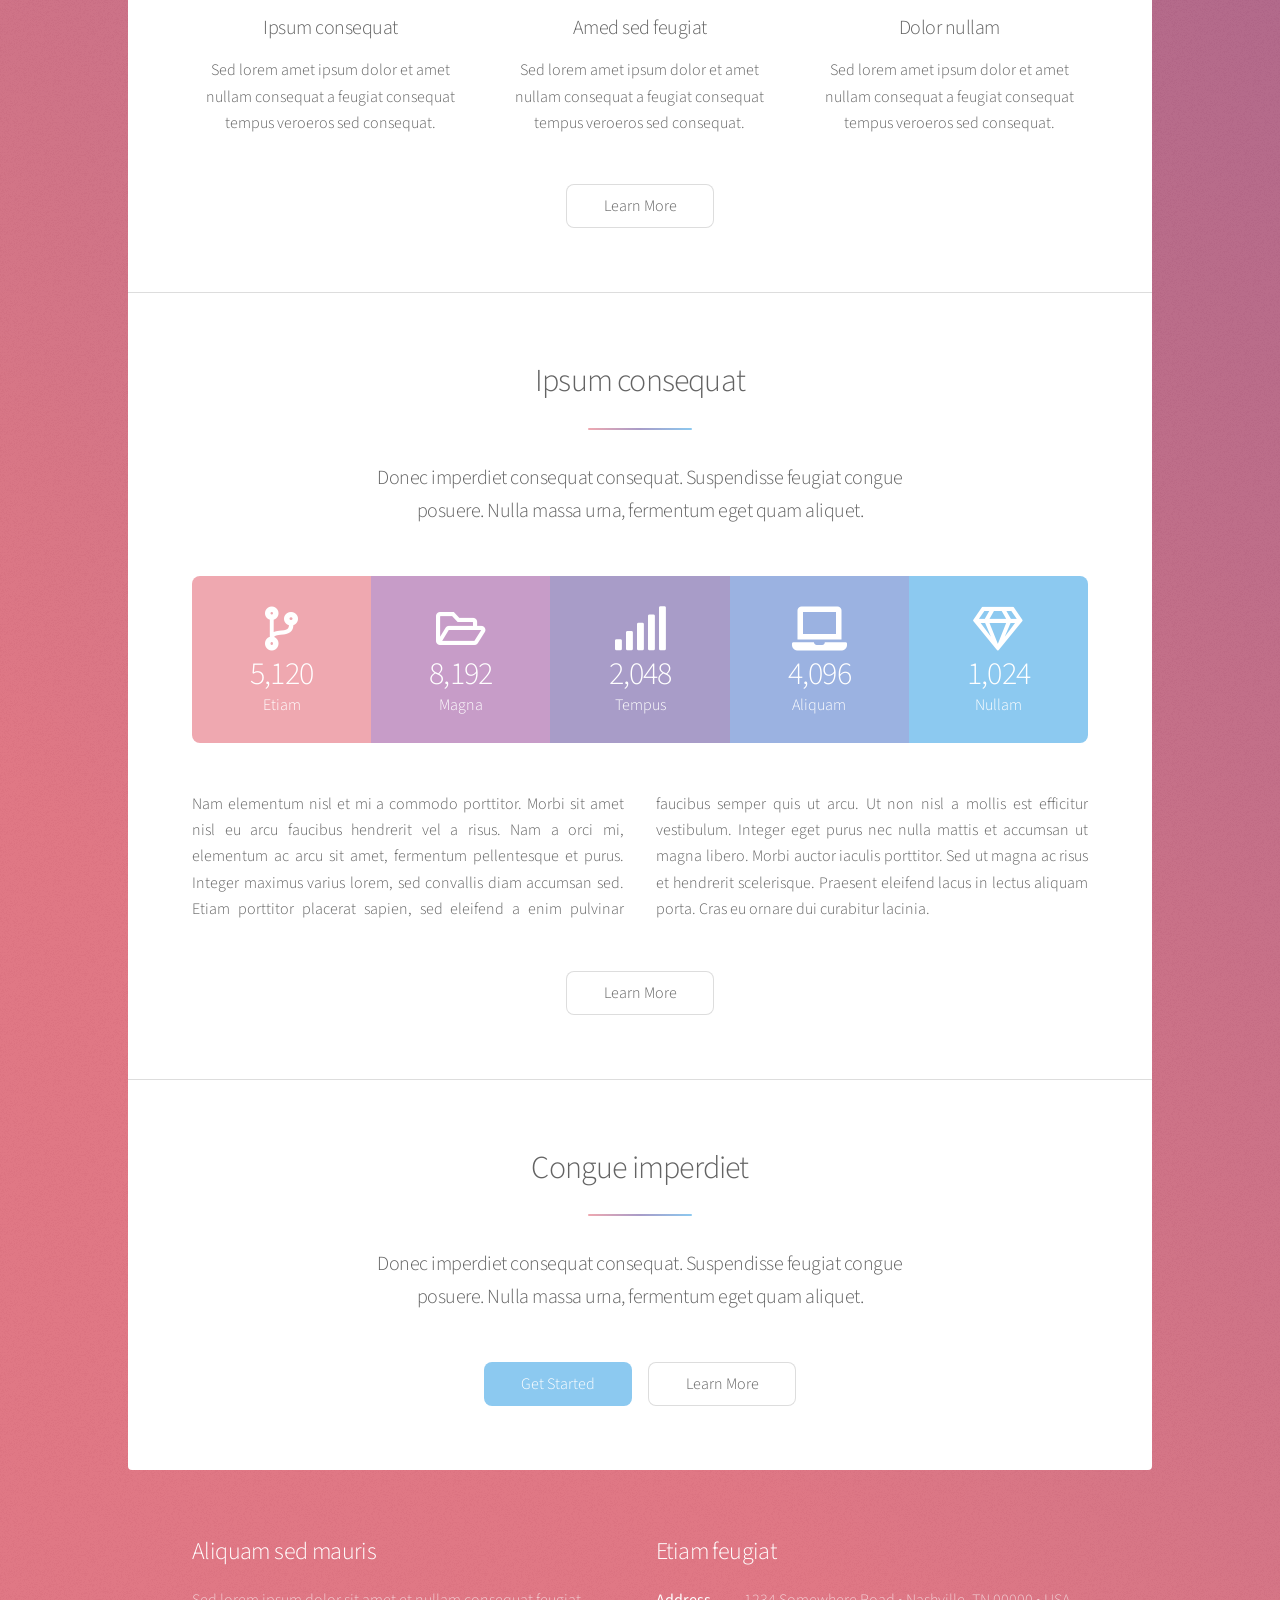
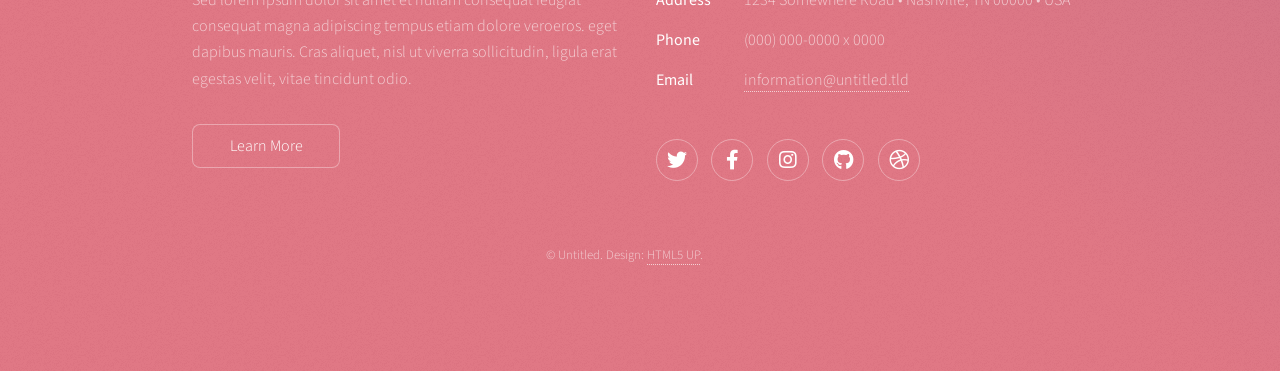
==== commit 4ea49a36: "Fix video to fit circular frame" ====
--- a/index.html
+++ b/index.html
@@ -14,7 +14,8 @@
 		<style>
 			#projects .features li .actions { margin-top: 1rem; margin-left: -3rem; }
 			#projects .features li .actions .button { padding: 0 1rem; font-size: 0.75rem; height: 2.2rem; line-height: 2.2rem; }
-      
+			#intro .spotlight .image { width: 28rem; height: 28rem; border-radius: 50%; overflow: hidden; flex-shrink: 0; }
+			#intro .spotlight .image video { width: 100%; height: 100%; object-fit: cover; }
 		</style>
 	</head>
 	<body class="is-preload">
@@ -56,7 +57,7 @@
 										<li><a href="#projects" class="button">View My Work</a></li>
 									</ul>
 								</div>
-								<span class="image"><video autoplay loop muted playsinline style="width:100%;border-radius:8px;"><source src="images/portfolio pfp welding mask.mp4" type="video/mp4"></video></span>
+								<span class="image"><video autoplay loop muted playsinline style="width:100%;height:100%;object-fit:cover;border-radius:50%;"><source src="images/portfolio pfp welding mask.mp4" type="video/mp4"></video></span>
 							</div>
 						</section>
 
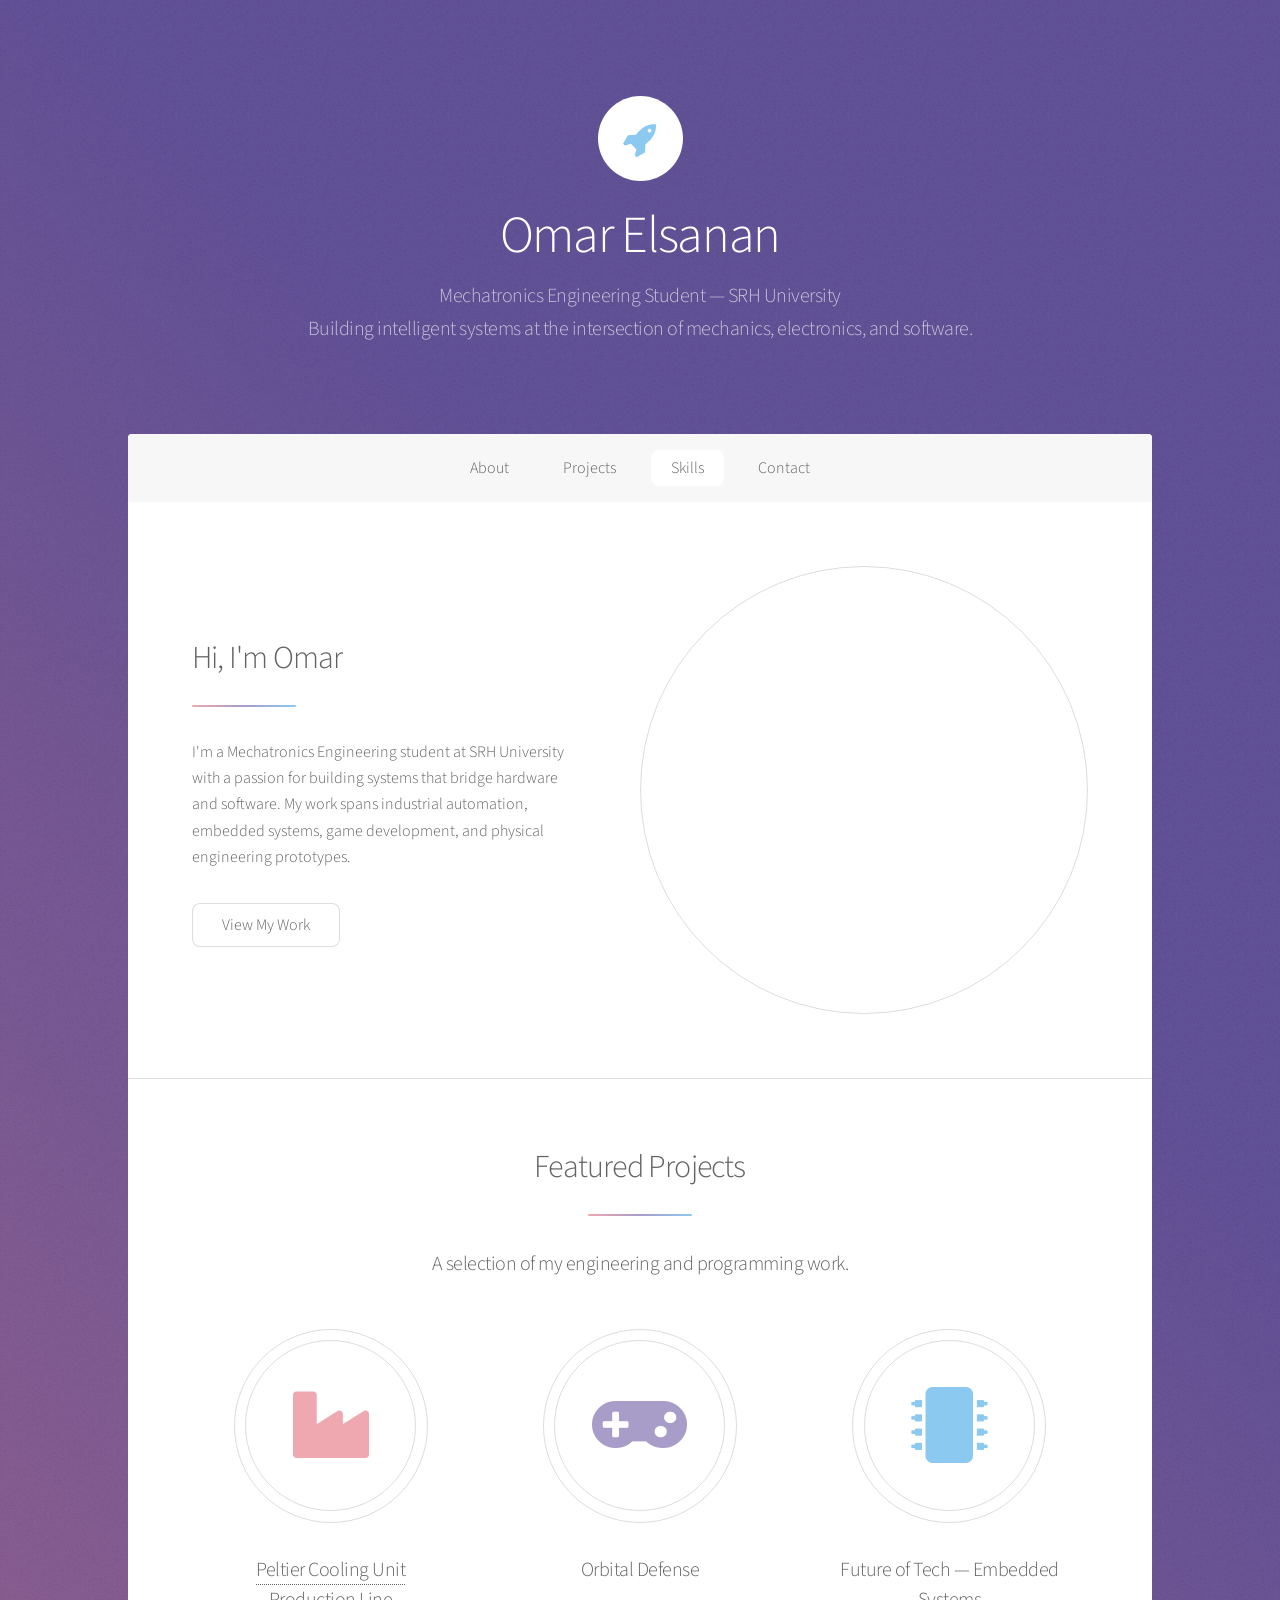
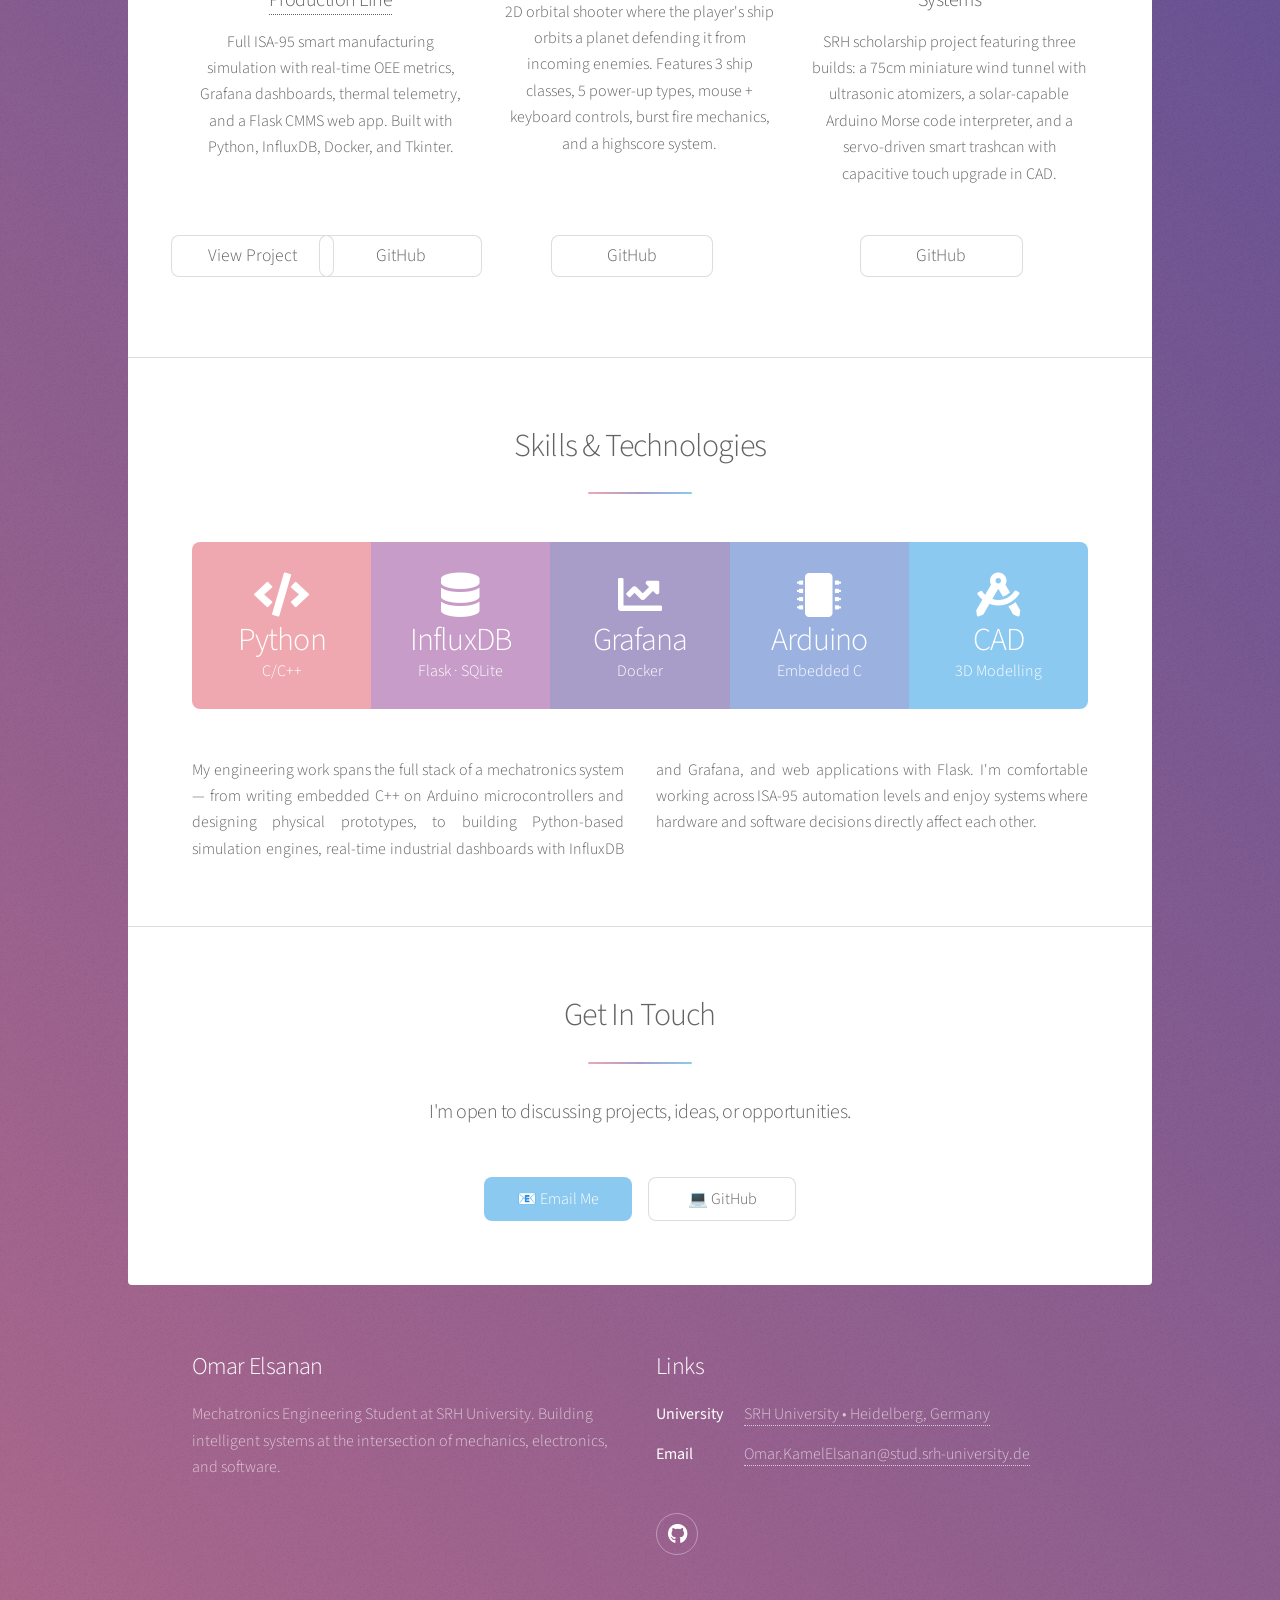
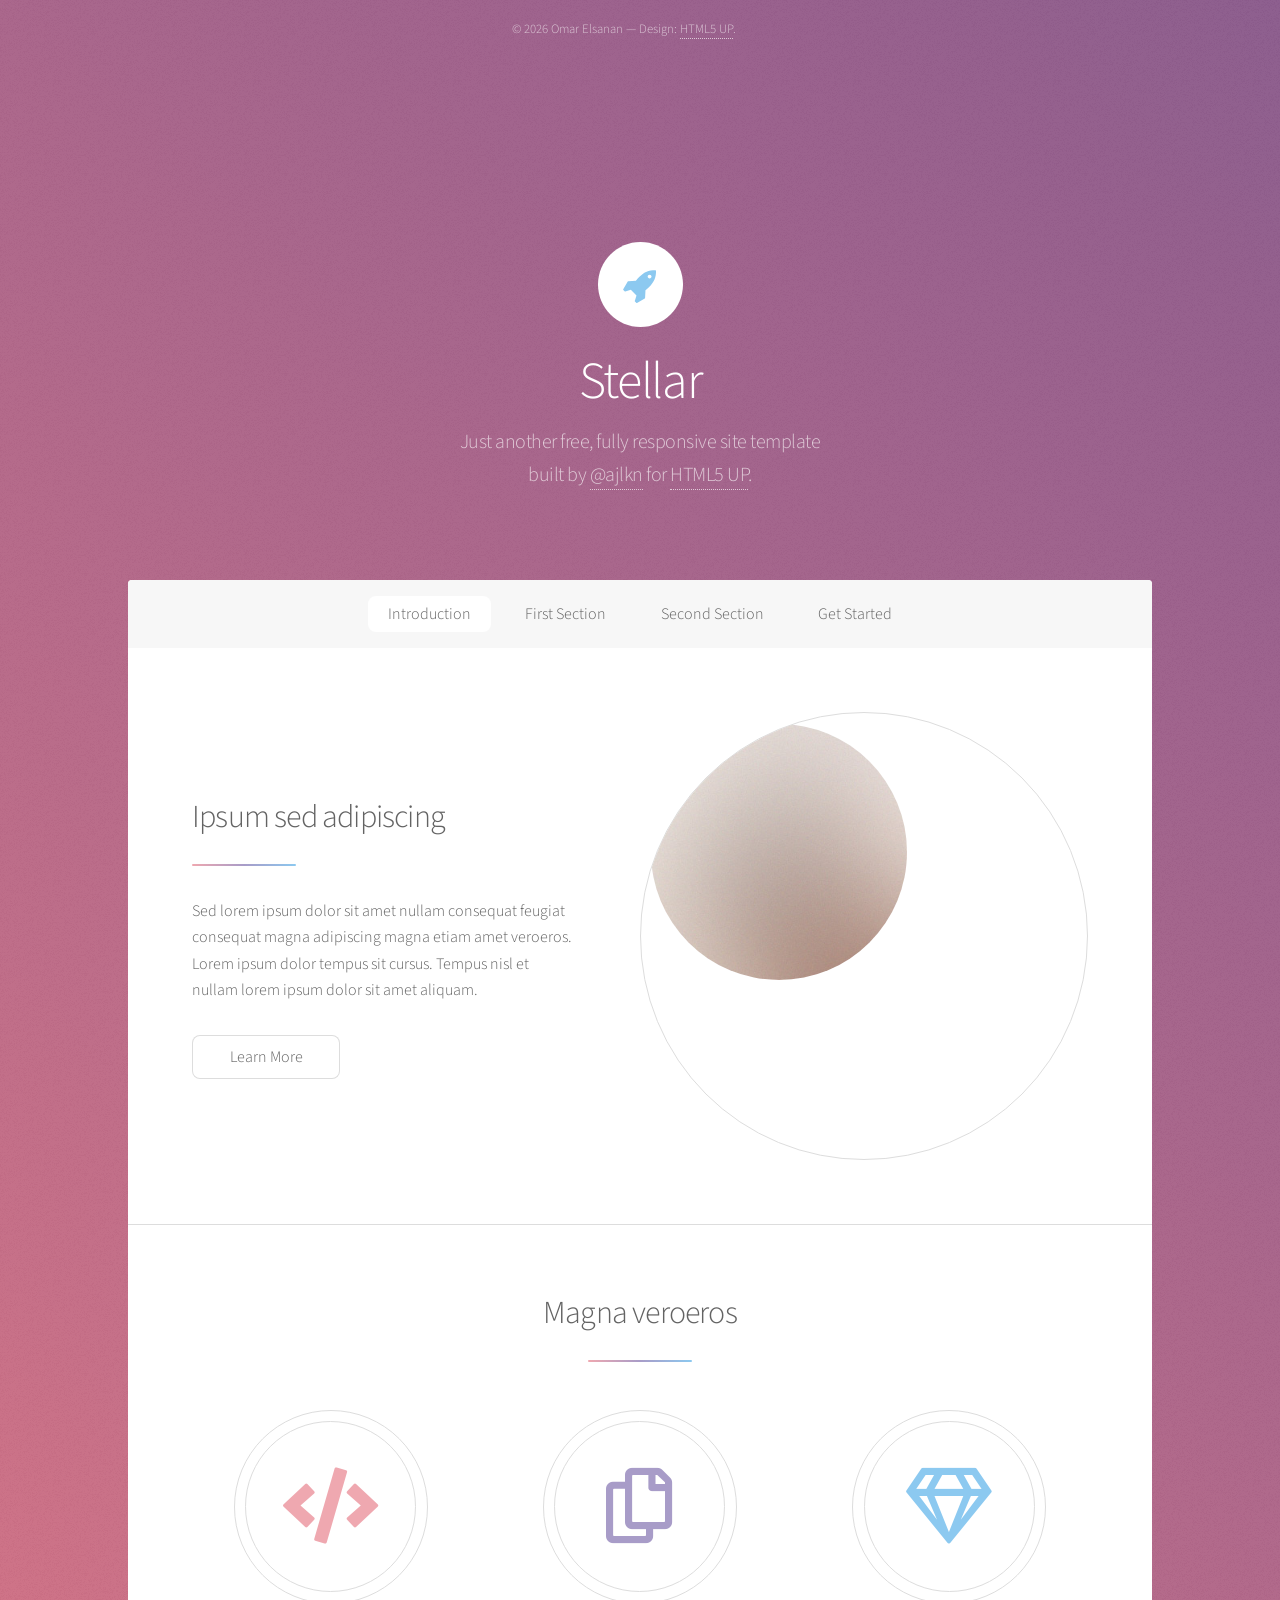
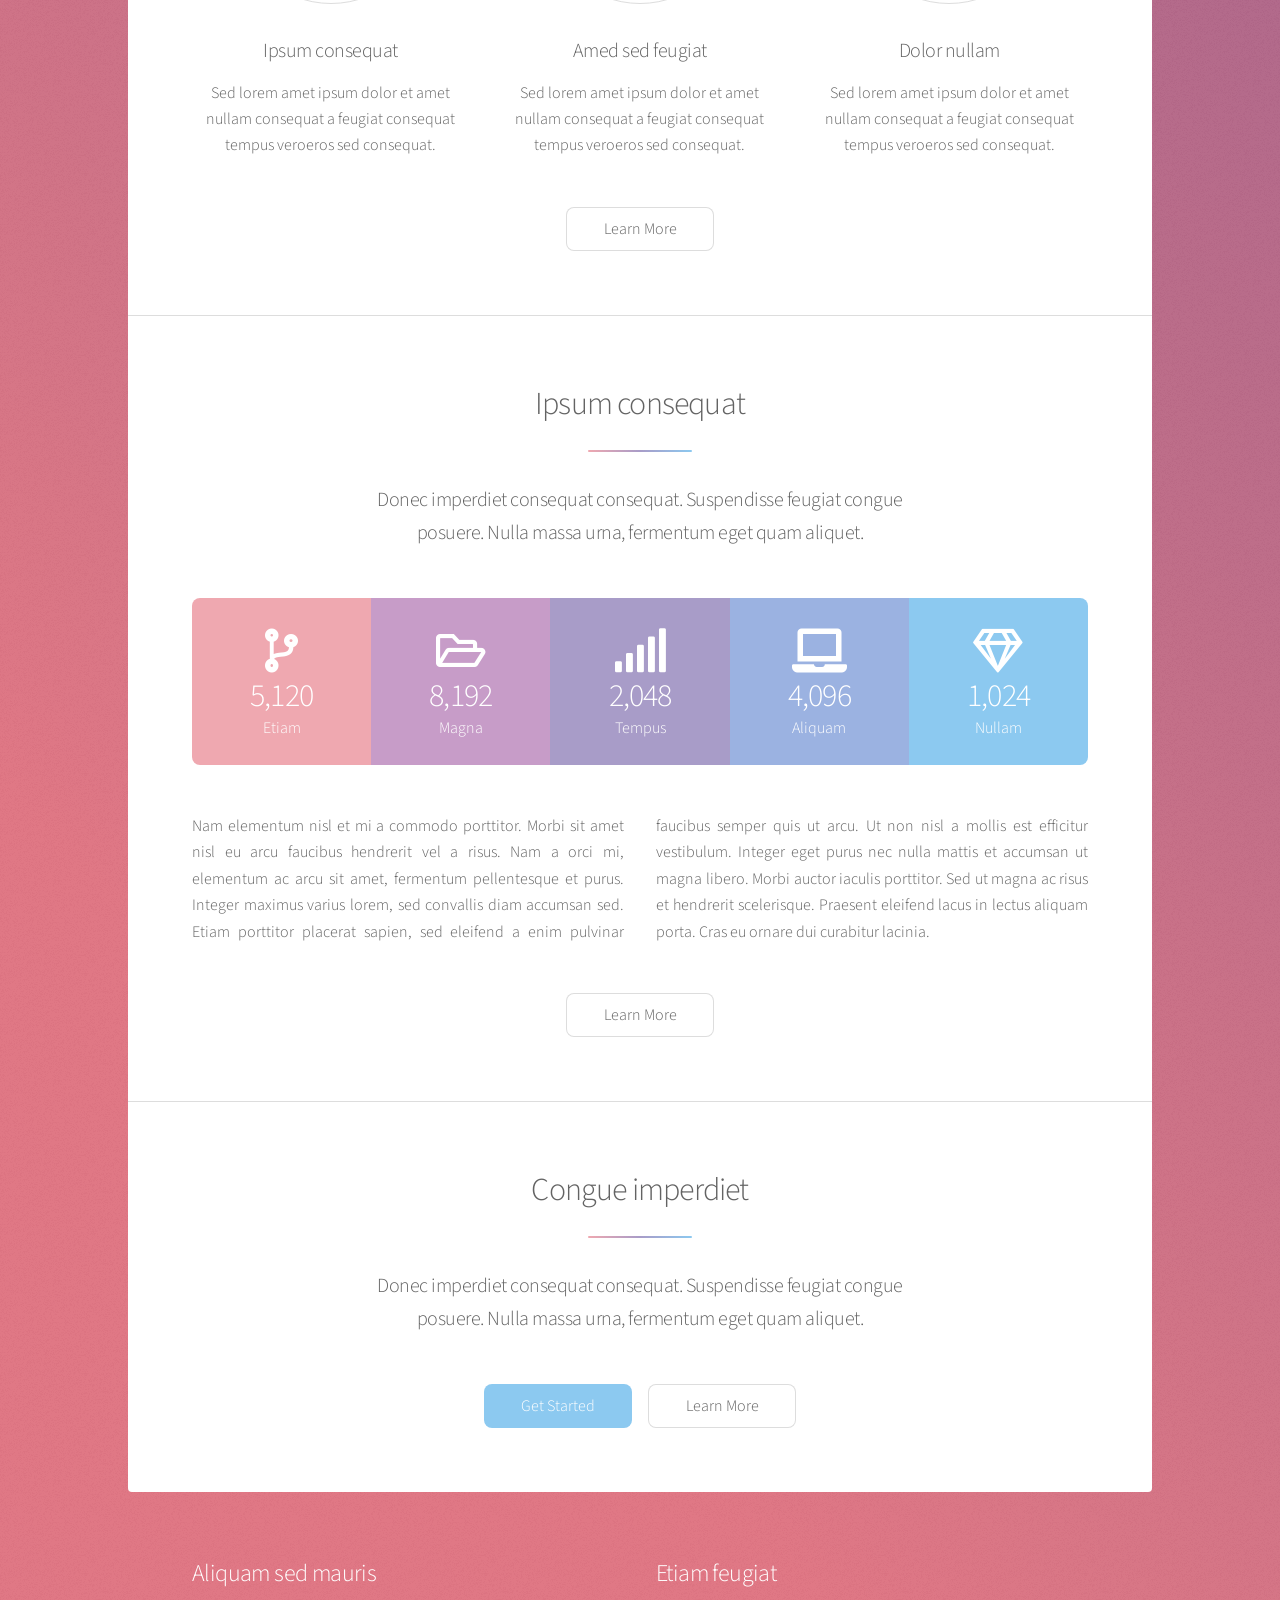
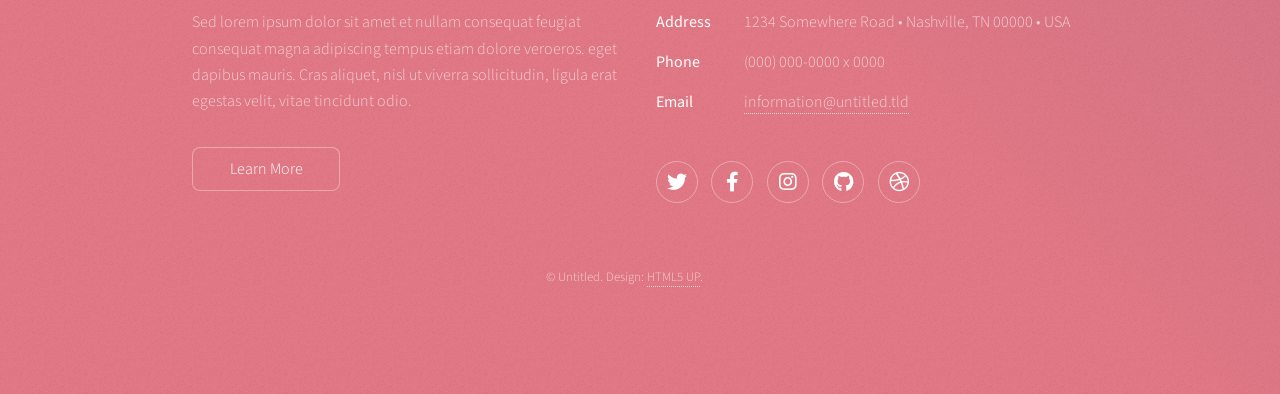
==== commit 1a21fd01: "Rebuild peltier page in Stellar style, add local screenshots" ====
--- a/index.html
+++ b/index.html
@@ -12,8 +12,10 @@
 		<link rel="stylesheet" href="assets/css/main.css" />
 		<noscript><link rel="stylesheet" href="assets/css/noscript.css" /></noscript>
 		<style>
-			#projects .features li .actions { margin-top: 1rem; margin-left: -3rem; }
-			#projects .features li .actions .button { padding: 0 1rem; font-size: 0.75rem; height: 2.2rem; line-height: 2.2rem; }
+			#projects .features { align-items: stretch; }
+			#projects .features li { display: flex; flex-direction: column; align-items: center; }
+			#projects .features li .actions { margin-top: auto; padding-top: 1rem; margin-left: -3rem; display: flex; gap: 3rem;}
+			#projects .features li .actions .button { padding: 0 1rem; font-size: 1.1rem; height: 2.6rem; line-height: 2.6rem; }
 			#intro .spotlight .image { width: 28rem; height: 28rem; border-radius: 50%; overflow: hidden; flex-shrink: 0; }
 			#intro .spotlight .image video { width: 100%; height: 100%; object-fit: cover; }
 		</style>
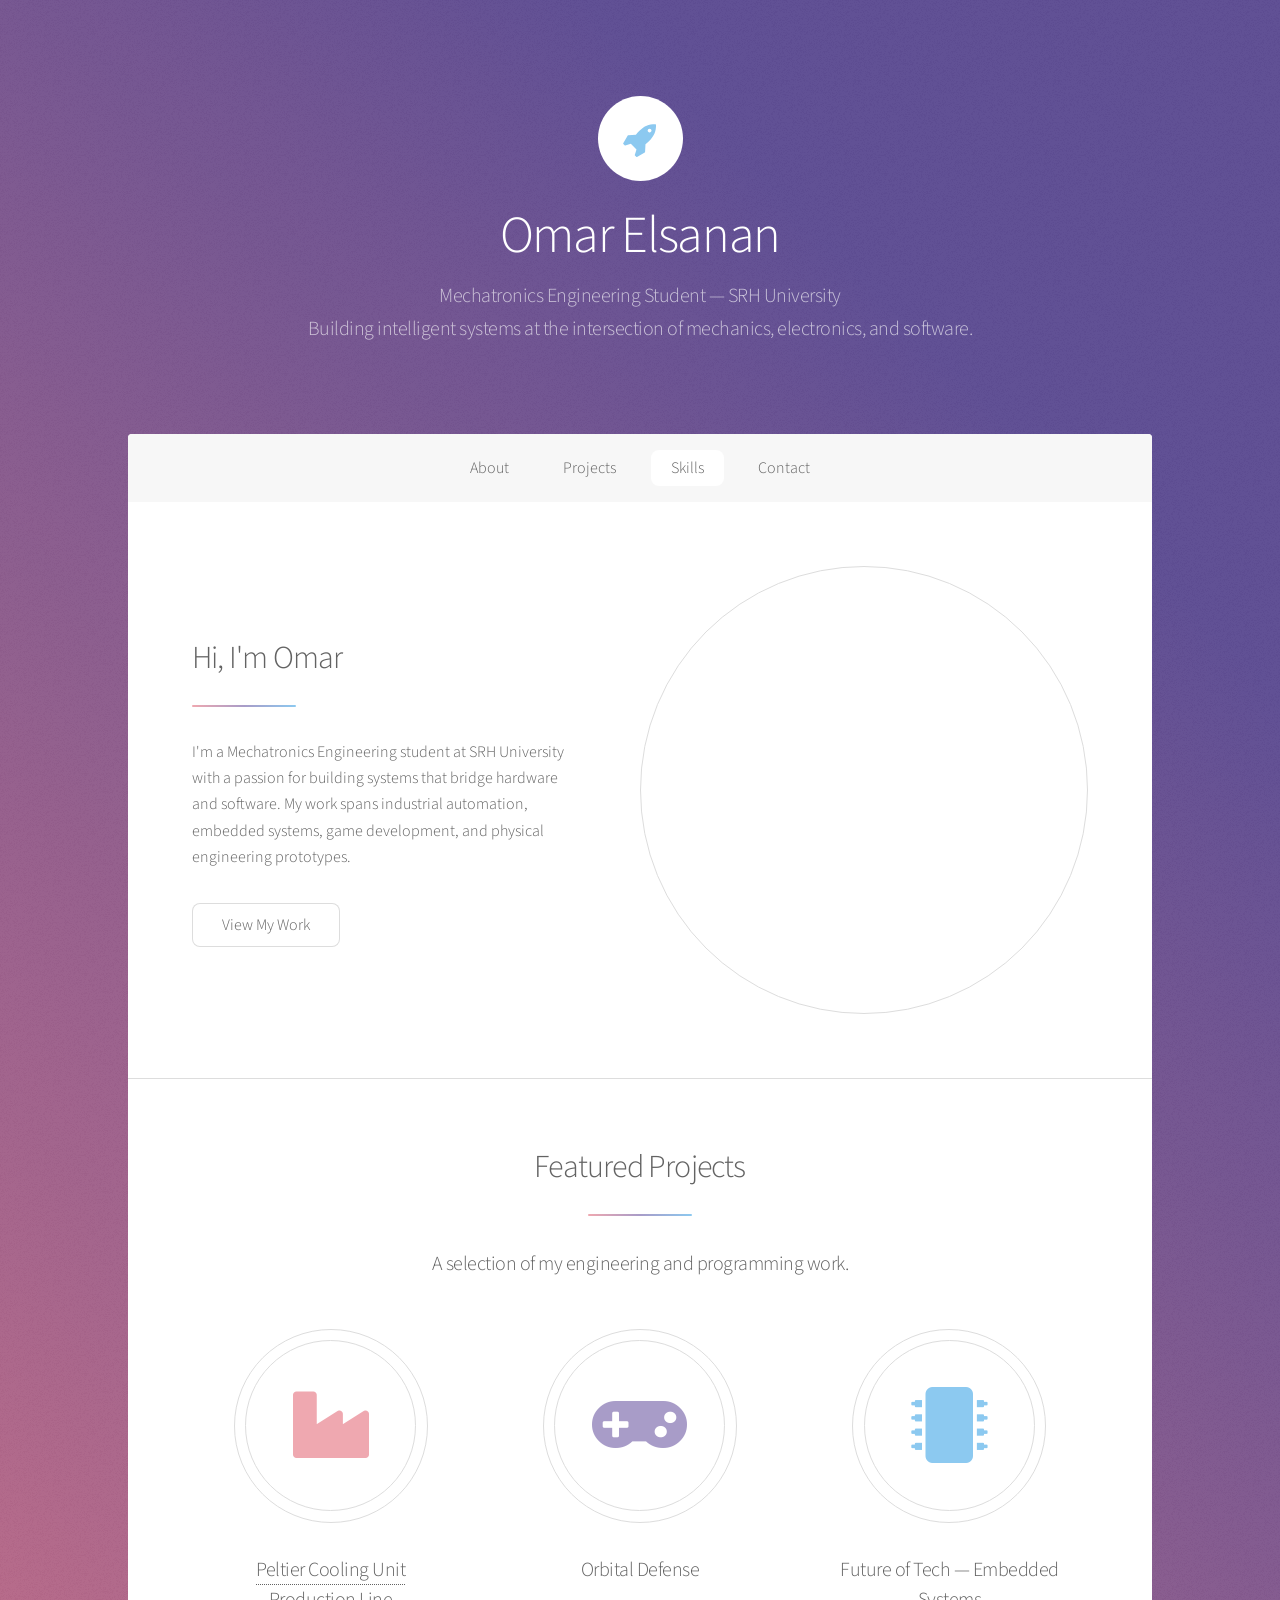
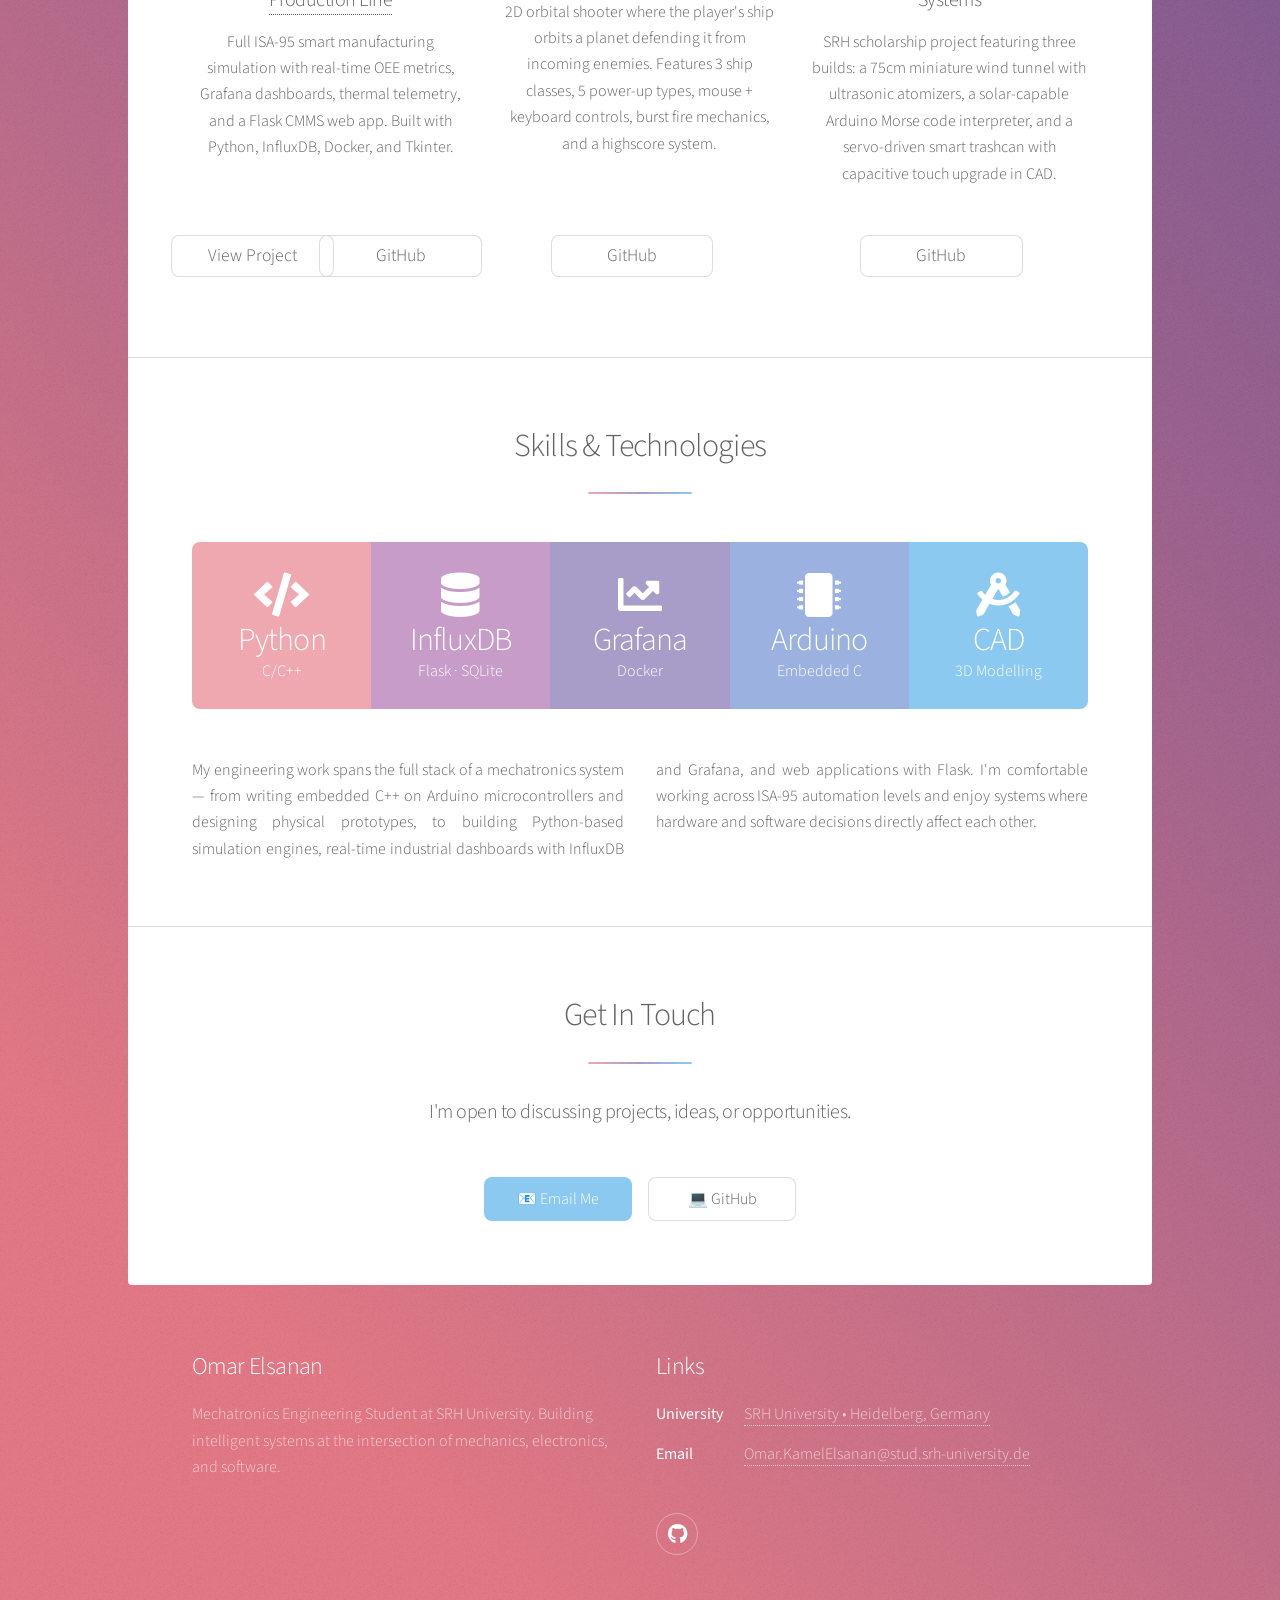
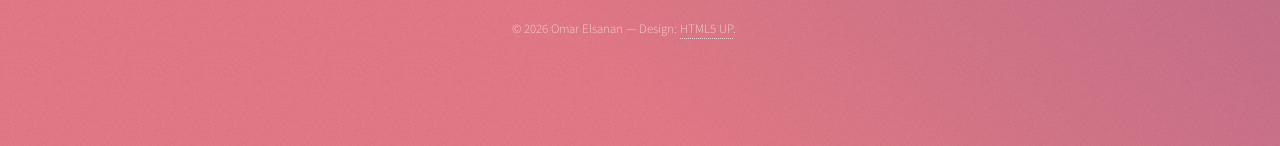
==== commit 19f9597b: "REMOVE SECOND COPY OF HTML5 TEMPLATE LMAO" ====
--- a/index.html
+++ b/index.html
@@ -191,181 +191,3 @@
 			<script src="assets/js/main.js"></script>
 
 	</body>
-</html>
-	<head>
-		<title>Stellar by HTML5 UP</title>
-		<meta charset="utf-8" />
-		<meta name="viewport" content="width=device-width, initial-scale=1, user-scalable=no" />
-		<link rel="stylesheet" href="assets/css/main.css" />
-		<noscript><link rel="stylesheet" href="assets/css/noscript.css" /></noscript>
-	</head>
-	<body class="is-preload">
-
-		<!-- Wrapper -->
-			<div id="wrapper">
-
-				<!-- Header -->
-					<header id="header" class="alt">
-						<span class="logo"><img src="images/logo.svg" alt="" /></span>
-						<h1>Stellar</h1>
-						<p>Just another free, fully responsive site template<br />
-						built by <a href="https://twitter.com/ajlkn">@ajlkn</a> for <a href="https://html5up.net">HTML5 UP</a>.</p>
-					</header>
-
-				<!-- Nav -->
-					<nav id="nav">
-						<ul>
-							<li><a href="#intro" class="active">Introduction</a></li>
-							<li><a href="#first">First Section</a></li>
-							<li><a href="#second">Second Section</a></li>
-							<li><a href="#cta">Get Started</a></li>
-						</ul>
-					</nav>
-
-				<!-- Main -->
-					<div id="main">
-
-						<!-- Introduction -->
-							<section id="intro" class="main">
-								<div class="spotlight">
-									<div class="content">
-										<header class="major">
-											<h2>Ipsum sed adipiscing</h2>
-										</header>
-										<p>Sed lorem ipsum dolor sit amet nullam consequat feugiat consequat magna
-										adipiscing magna etiam amet veroeros. Lorem ipsum dolor tempus sit cursus.
-										Tempus nisl et nullam lorem ipsum dolor sit amet aliquam.</p>
-										<ul class="actions">
-											<li><a href="generic.html" class="button">Learn More</a></li>
-										</ul>
-									</div>
-									<span class="image"><img src="images/pic01.jpg" alt="" /></span>
-								</div>
-							</section>
-
-						<!-- First Section -->
-							<section id="first" class="main special">
-								<header class="major">
-									<h2>Magna veroeros</h2>
-								</header>
-								<ul class="features">
-									<li>
-										<span class="icon solid major style1 fa-code"></span>
-										<h3>Ipsum consequat</h3>
-										<p>Sed lorem amet ipsum dolor et amet nullam consequat a feugiat consequat tempus veroeros sed consequat.</p>
-									</li>
-									<li>
-										<span class="icon major style3 fa-copy"></span>
-										<h3>Amed sed feugiat</h3>
-										<p>Sed lorem amet ipsum dolor et amet nullam consequat a feugiat consequat tempus veroeros sed consequat.</p>
-									</li>
-									<li>
-										<span class="icon major style5 fa-gem"></span>
-										<h3>Dolor nullam</h3>
-										<p>Sed lorem amet ipsum dolor et amet nullam consequat a feugiat consequat tempus veroeros sed consequat.</p>
-									</li>
-								</ul>
-								<footer class="major">
-									<ul class="actions special">
-										<li><a href="generic.html" class="button">Learn More</a></li>
-									</ul>
-								</footer>
-							</section>
-
-						<!-- Second Section -->
-							<section id="second" class="main special">
-								<header class="major">
-									<h2>Ipsum consequat</h2>
-									<p>Donec imperdiet consequat consequat. Suspendisse feugiat congue<br />
-									posuere. Nulla massa urna, fermentum eget quam aliquet.</p>
-								</header>
-								<ul class="statistics">
-									<li class="style1">
-										<span class="icon solid fa-code-branch"></span>
-										<strong>5,120</strong> Etiam
-									</li>
-									<li class="style2">
-										<span class="icon fa-folder-open"></span>
-										<strong>8,192</strong> Magna
-									</li>
-									<li class="style3">
-										<span class="icon solid fa-signal"></span>
-										<strong>2,048</strong> Tempus
-									</li>
-									<li class="style4">
-										<span class="icon solid fa-laptop"></span>
-										<strong>4,096</strong> Aliquam
-									</li>
-									<li class="style5">
-										<span class="icon fa-gem"></span>
-										<strong>1,024</strong> Nullam
-									</li>
-								</ul>
-								<p class="content">Nam elementum nisl et mi a commodo porttitor. Morbi sit amet nisl eu arcu faucibus hendrerit vel a risus. Nam a orci mi, elementum ac arcu sit amet, fermentum pellentesque et purus. Integer maximus varius lorem, sed convallis diam accumsan sed. Etiam porttitor placerat sapien, sed eleifend a enim pulvinar faucibus semper quis ut arcu. Ut non nisl a mollis est efficitur vestibulum. Integer eget purus nec nulla mattis et accumsan ut magna libero. Morbi auctor iaculis porttitor. Sed ut magna ac risus et hendrerit scelerisque. Praesent eleifend lacus in lectus aliquam porta. Cras eu ornare dui curabitur lacinia.</p>
-								<footer class="major">
-									<ul class="actions special">
-										<li><a href="generic.html" class="button">Learn More</a></li>
-									</ul>
-								</footer>
-							</section>
-
-						<!-- Get Started -->
-							<section id="cta" class="main special">
-								<header class="major">
-									<h2>Congue imperdiet</h2>
-									<p>Donec imperdiet consequat consequat. Suspendisse feugiat congue<br />
-									posuere. Nulla massa urna, fermentum eget quam aliquet.</p>
-								</header>
-								<footer class="major">
-									<ul class="actions special">
-										<li><a href="generic.html" class="button primary">Get Started</a></li>
-										<li><a href="generic.html" class="button">Learn More</a></li>
-									</ul>
-								</footer>
-							</section>
-
-					</div>
-
-				<!-- Footer -->
-					<footer id="footer">
-						<section>
-							<h2>Aliquam sed mauris</h2>
-							<p>Sed lorem ipsum dolor sit amet et nullam consequat feugiat consequat magna adipiscing tempus etiam dolore veroeros. eget dapibus mauris. Cras aliquet, nisl ut viverra sollicitudin, ligula erat egestas velit, vitae tincidunt odio.</p>
-							<ul class="actions">
-								<li><a href="generic.html" class="button">Learn More</a></li>
-							</ul>
-						</section>
-						<section>
-							<h2>Etiam feugiat</h2>
-							<dl class="alt">
-								<dt>Address</dt>
-								<dd>1234 Somewhere Road &bull; Nashville, TN 00000 &bull; USA</dd>
-								<dt>Phone</dt>
-								<dd>(000) 000-0000 x 0000</dd>
-								<dt>Email</dt>
-								<dd><a href="#">information@untitled.tld</a></dd>
-							</dl>
-							<ul class="icons">
-								<li><a href="#" class="icon brands fa-twitter alt"><span class="label">Twitter</span></a></li>
-								<li><a href="#" class="icon brands fa-facebook-f alt"><span class="label">Facebook</span></a></li>
-								<li><a href="#" class="icon brands fa-instagram alt"><span class="label">Instagram</span></a></li>
-								<li><a href="#" class="icon brands fa-github alt"><span class="label">GitHub</span></a></li>
-								<li><a href="#" class="icon brands fa-dribbble alt"><span class="label">Dribbble</span></a></li>
-							</ul>
-						</section>
-						<p class="copyright">&copy; Untitled. Design: <a href="https://html5up.net">HTML5 UP</a>.</p>
-					</footer>
-
-			</div>
-
-		<!-- Scripts -->
-			<script src="assets/js/jquery.min.js"></script>
-			<script src="assets/js/jquery.scrollex.min.js"></script>
-			<script src="assets/js/jquery.scrolly.min.js"></script>
-			<script src="assets/js/browser.min.js"></script>
-			<script src="assets/js/breakpoints.min.js"></script>
-			<script src="assets/js/util.js"></script>
-			<script src="assets/js/main.js"></script>
-
-	</body>
-</html>
